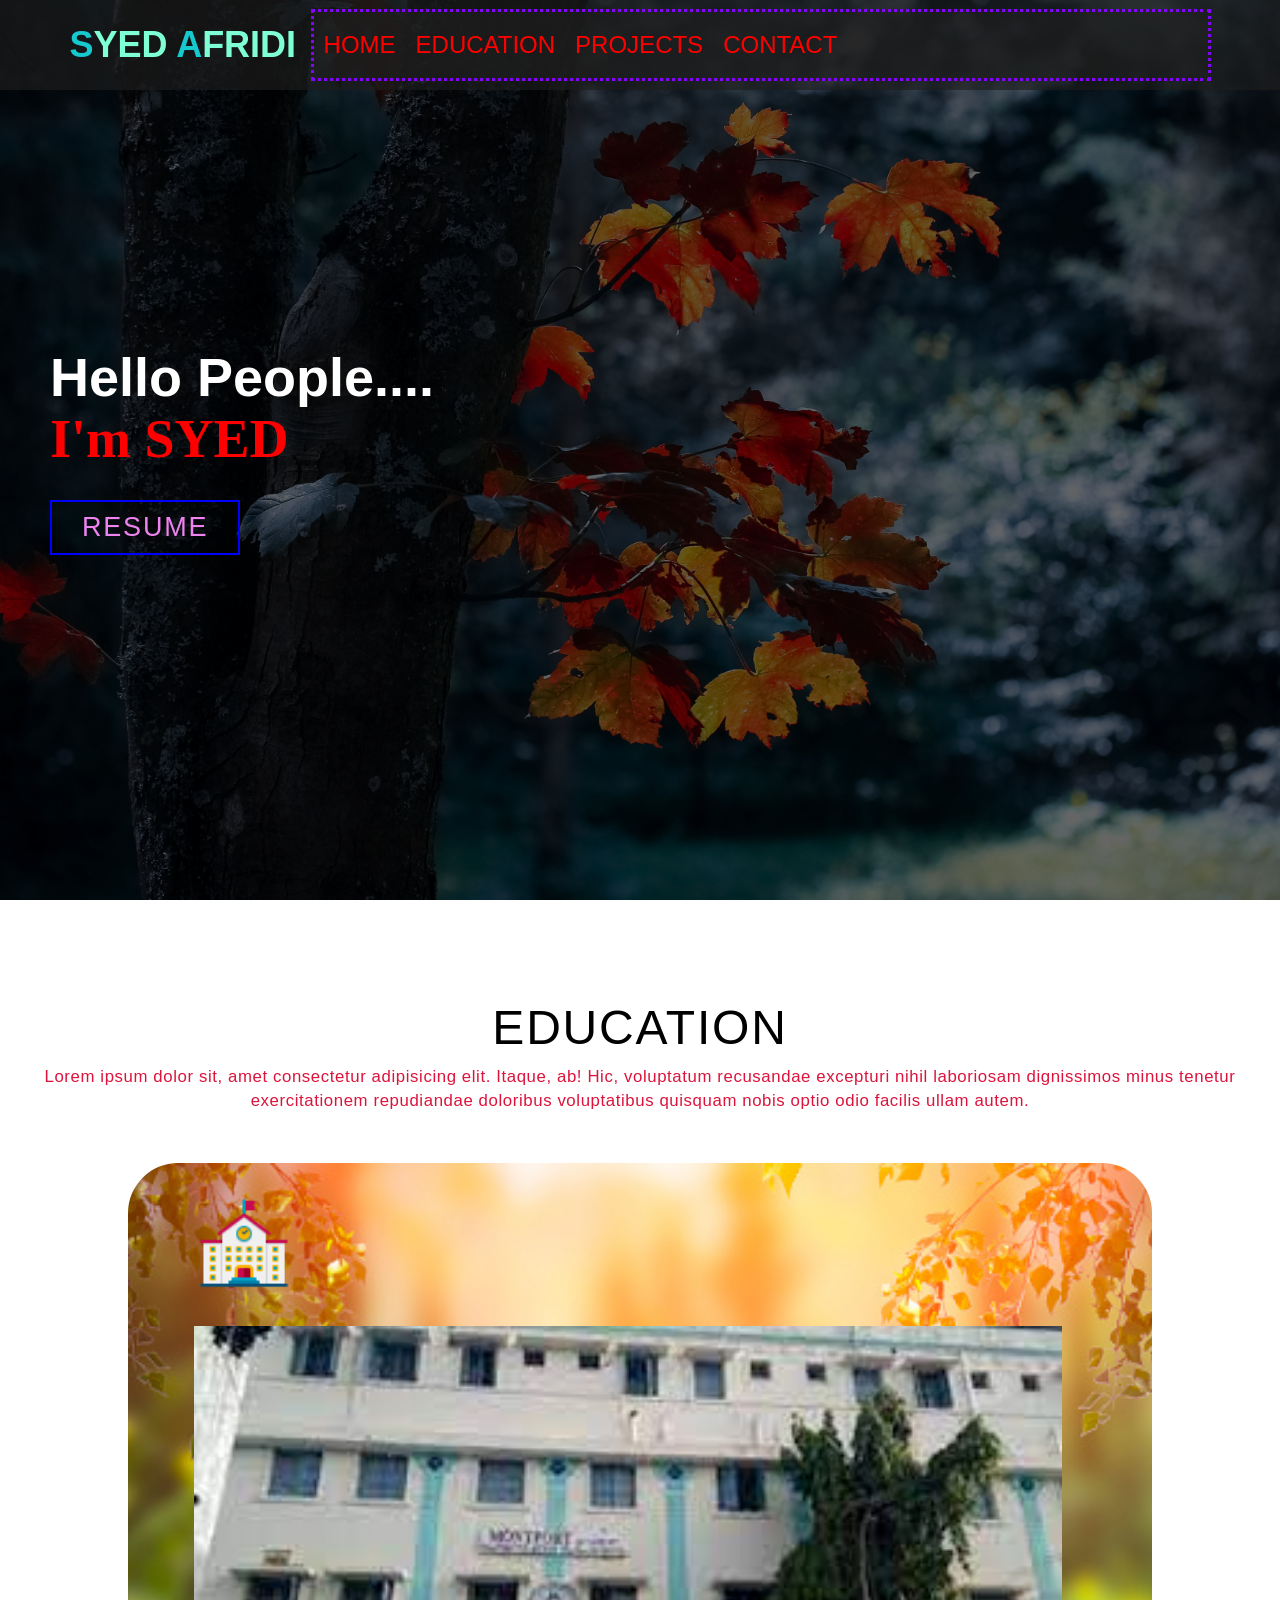
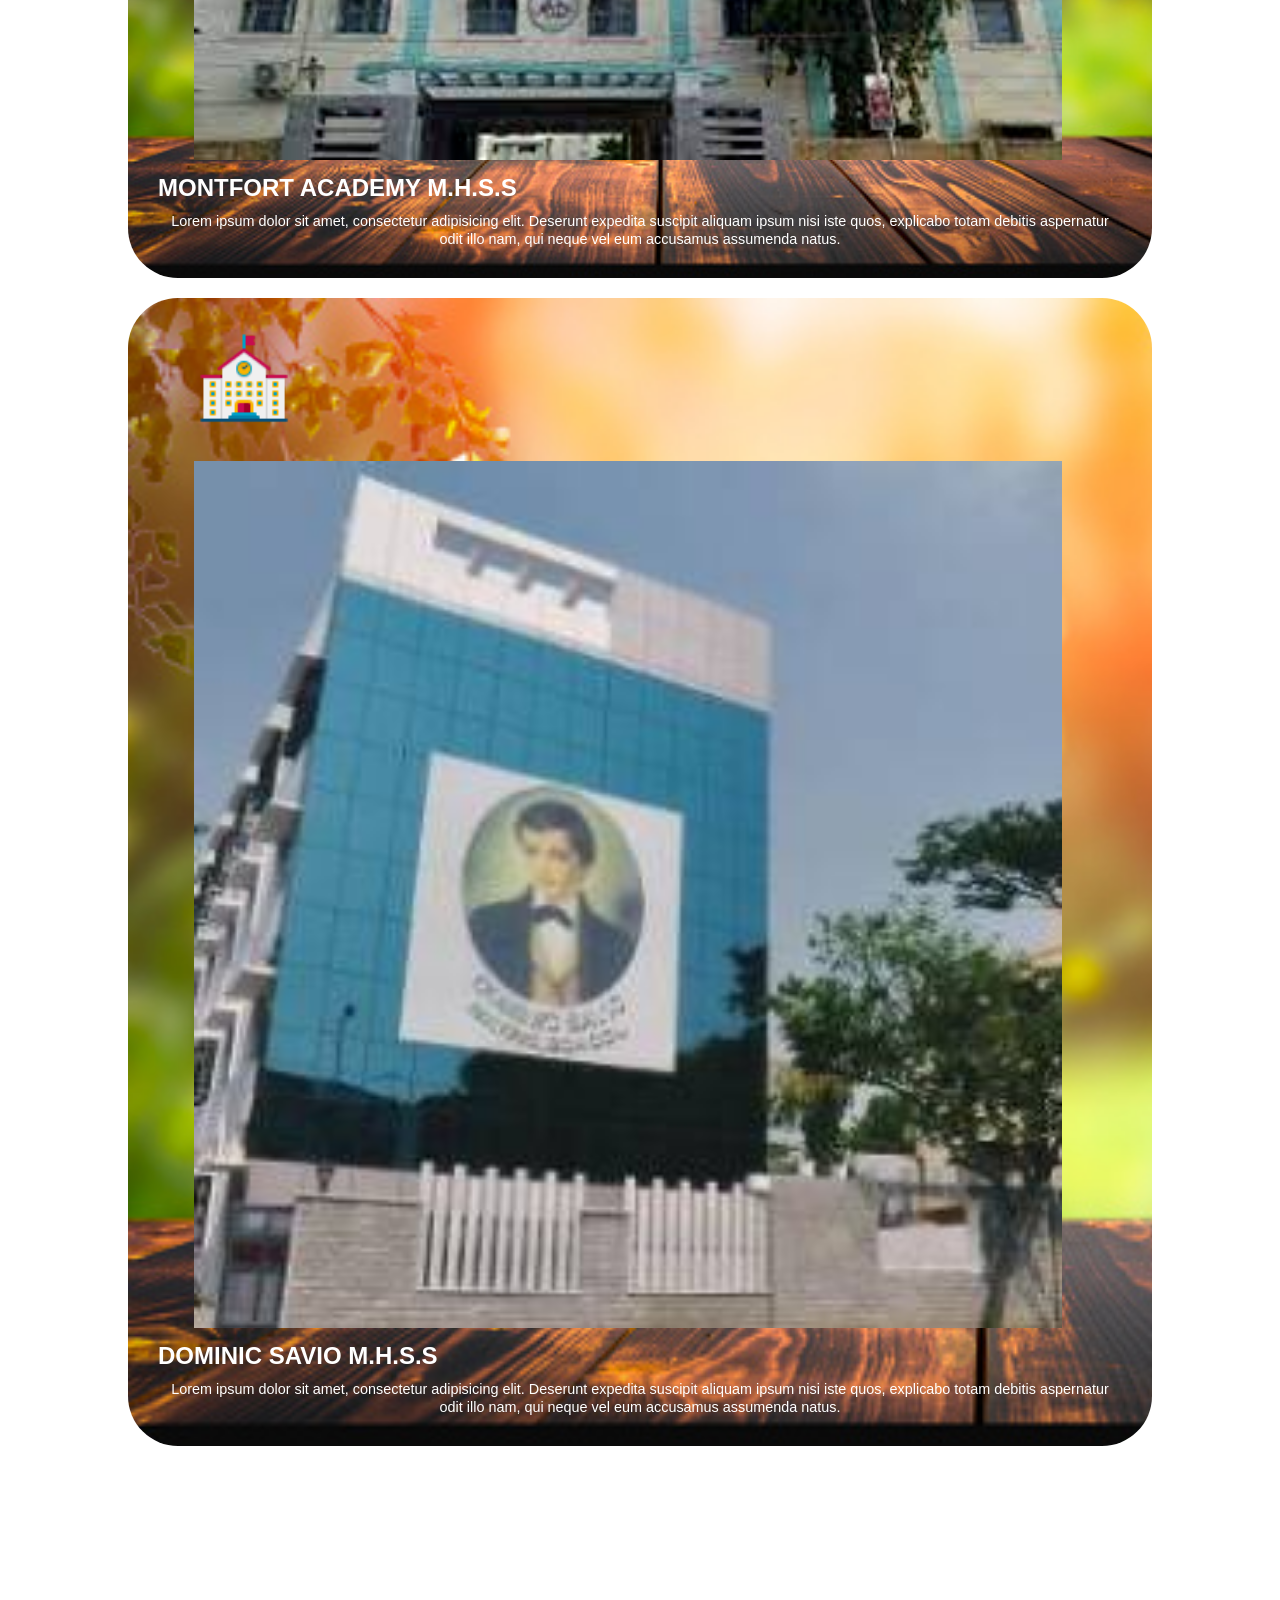
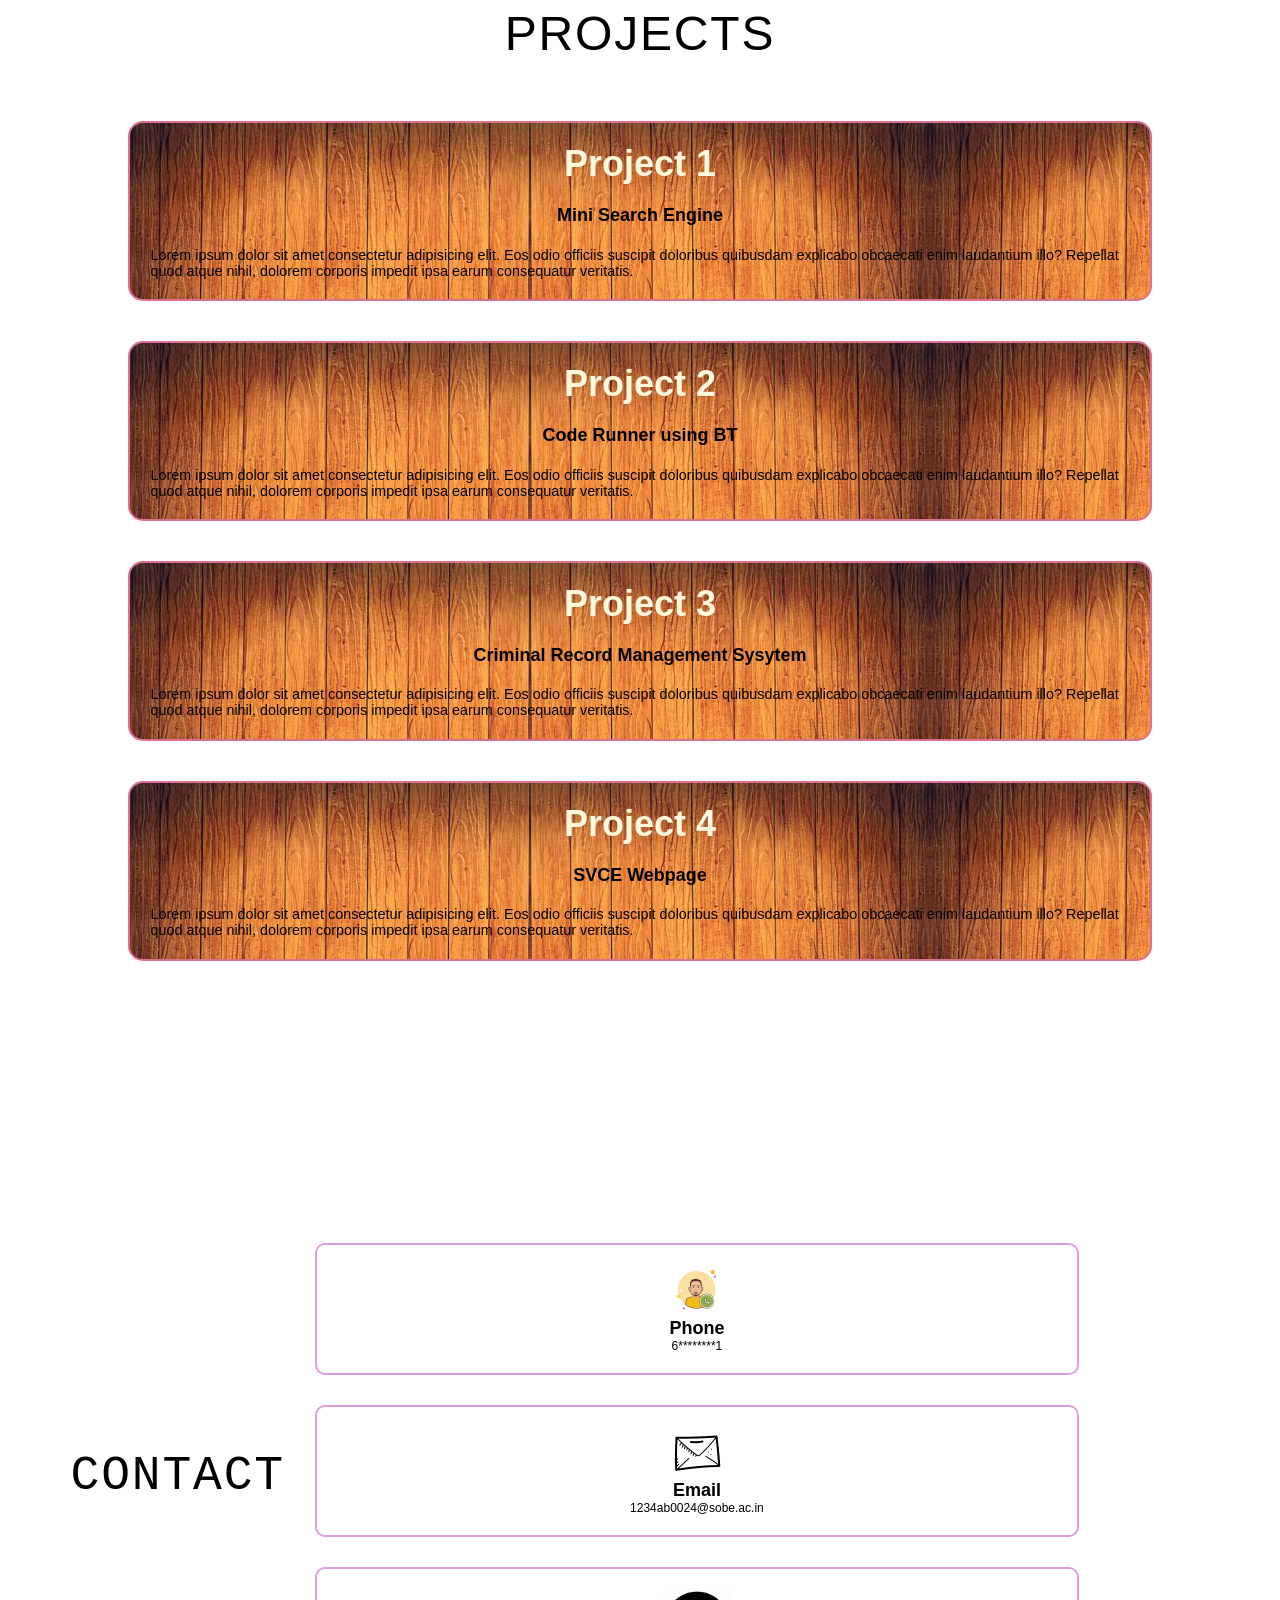
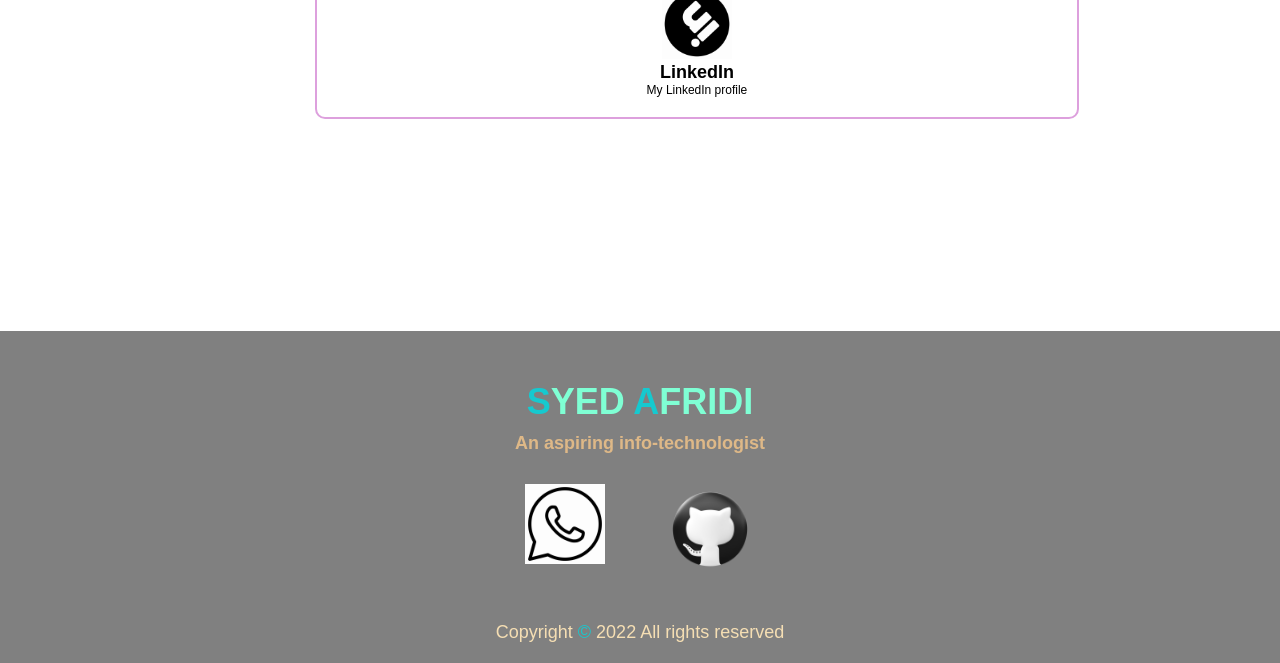
==== index.html @ 88360a67 "Add files via upload" ====
<!DOCTYPE html>
<html lang="en">

<head>
    <meta charset="UTF-8">
    <meta http-equiv="X-UA-Compatible" content="IE=edge">
    <meta name="viewport" content="width=device-width, initial-scale=1.0">
    <link rel="stylesheet" href="style.css">
    <title>Portfolio</title>
</head>

<body>
    <section id="header">
        <div class="header container">
            <div class="navbar">
                <div class="brand">
                    <h1><span>S</span>YED <span>A</span>FRIDI</h1>
                </div>
                <div class="list">
                    <ul>
                        <li><a href="#home">HOME</a></li>
                        <li><a href="#education">EDUCATION</a></li>
                        <li><a href="#project">PROJECTS</a></li>
                        <li><a href="#contact">CONTACT</a></li>
                    </ul>
                </div>
            </div>

        </div>
    </section>

    <section id="home">
        <div class="home container">
            <div>
                <h1>Hello People....<span></span></h1>
                <h1>I'm SYED<span></span></h1>
                <a href="resume1.jpg" download="RESUME"><button class="btn">Resume</button></a>
            </div>
        </div>
    </section>

    <section id="education">
        <div class="education container">
            <div class="edu_top">
                <h1 class="title">EDUCATION</h1>
                <p>Lorem ipsum dolor sit, amet consectetur adipisicing elit. Itaque, ab! Hic, voluptatum recusandae
                    excepturi nihil laboriosam dignissimos minus tenetur exercitationem repudiandae doloribus
                    voluptatibus quisquam nobis optio odio facilis ullam autem.
                </p>
            </div>
            <div class="edu_bot">
                <div class="school">
                    <div class="icon"><img src="school.png" alt="" width="100%"></div>
                    <img src="montfort.png" alt="" width="90%"><br>
                    <h2 style="color: white;">MONTFORT ACADEMY M.H.S.S</h2>
                    <p style="color: white;">Lorem ipsum dolor sit amet, consectetur adipisicing elit. Deserunt expedita
                        suscipit aliquam ipsum nisi iste quos, explicabo totam debitis aspernatur odit illo nam, qui
                        neque vel eum accusamus assumenda natus.</p>
                </div>
                <div class="school">
                    <div class="icon"><img src="school.png" alt="" width="100%"></div>
                    <img src="ds.jpg" alt="" width="90%" height="20%"> <br>
                    <h2 style="color: white;">DOMINIC SAVIO M.H.S.S</h2>
                    <p style="color: white;">Lorem ipsum dolor sit amet, consectetur adipisicing elit. Deserunt expedita
                        suscipit aliquam ipsum nisi iste quos, explicabo totam debitis aspernatur odit illo nam, qui
                        neque vel eum accusamus assumenda natus.</p>
                </div>
            </div>
        </div>
    </section>

    <section id="project">
        <div class="pro container">
            <div class="head">
                <h1 class="title">PROJECTS</h1>
            </div>
            <div class="list">
                <div class="each">
                    <div class="info">
                        <h1>Project 1</h1>
                        <h2>Mini Search Engine</h2>
                        <p>Lorem ipsum dolor sit amet consectetur adipisicing elit. Eos odio officiis suscipit doloribus
                            quibusdam explicabo obcaecati enim laudantium illo? Repellat quod atque nihil, dolorem
                            corporis impedit ipsa earum consequatur veritatis.</p>
                    </div>
                    <div class="info">
                        <h1>Project 2</h1>
                        <h2>Code Runner using BT</h2>
                        <p>Lorem ipsum dolor sit amet consectetur adipisicing elit. Eos odio officiis suscipit doloribus
                            quibusdam explicabo obcaecati enim laudantium illo? Repellat quod atque nihil, dolorem
                            corporis impedit ipsa earum consequatur veritatis.</p>
                    </div>
                    <div class="info">
                        <h1>Project 3</h1>
                        <h2>Criminal Record Management Sysytem</h2>
                        <p>Lorem ipsum dolor sit amet consectetur adipisicing elit. Eos odio officiis suscipit doloribus
                            quibusdam explicabo obcaecati enim laudantium illo? Repellat quod atque nihil, dolorem
                            corporis impedit ipsa earum consequatur veritatis.</p>
                    </div>
                    <div class="info">
                        <h1>Project 4</h1>
                        <h2>SVCE Webpage</h2>
                        <p>Lorem ipsum dolor sit amet consectetur adipisicing elit. Eos odio officiis suscipit doloribus
                            quibusdam explicabo obcaecati enim laudantium illo? Repellat quod atque nihil, dolorem
                            corporis impedit ipsa earum consequatur veritatis.</p>
                    </div>
                </div>
            </div>
        </div>
    </section>


    <section id="contact">
        <div class="contact container">
            <div class="head">
                <h1 class="title">
                    <pre> CONTACT</pre>
                </h1>
            </div>
            <div class="items">
                <div class="each">
                    <div class="icon">
                        <img src="call.png" alt="">
                    </div>
                    <div class="info">
                        <h2>Phone</h1>
                            <p>6********1</p>
                    </div>
                </div>
                <div class="each">
                    <div class="icon">
                        <img src="mail.png" alt="">
                    </div>
                    <div class="info">
                        <h2>Email</h1>
                            <p>1234ab0024@sobe.ac.in</p>
                    </div>
                </div>
                <div class="each">
                    <div class="icon">
                        <img src="linkedin.gif" alt="" width="70px">
                    </div>
                    <div class="info">
                        <h2>LinkedIn</h1>
                            <p>My LinkedIn profile</p>
                    </div>
                </div>
            </div>
        </div>
    </section>

    <section id="footer">
        <div class="footer container">
            <div class="brand">
                <h1><span>S</span>YED <span>A</span>FRIDI</h1>
            </div>
            <h2>An aspiring info-technologist</h2>
            <div class="media">
                <div class="items">
                    <a href="#"><img src="whatsapp.gif" alt="" width="80px"></a>
                </div>
                <div class="items">
                    <a href="#"><img src="insta.gif" alt="" width="80px"></a>
                </div>
                <div class="items">
                    <a href="#"><img src="git.png" alt="" width="90px"></a>
                </div>
            </div>
            <p style="color: wheat;">Copyright <span style="color: rgb(22, 201, 207);;">&#169</span> 2022 All rights
                reserved</p>
        </div>
    </section>
</body>

</html>
---- style.css ----
* {
    padding: 0;
    margin: 0;
    box-sizing: border-box;
}

html {
    font-size: 12px;
    font-family: Verdana, Geneva, Tahoma, sans-serif;
}

.container {
    min-height: 100vh;
    width: 100%;
    display: flex;
    align-items: center;
    justify-content: center;
}

.brand h1 {
    font-size: 3rem;
    color: aquamarine;
}

.brand h1 span {
    color: rgb(22, 201, 207);
}

/*HEADER*/
#header {
    position: relative;
    z-index: 1000;
    left: 0;
    top: 0;
    width: 60vh;
    height: auto;
    margin-top: 0;
}

#header .header {
    min-height: 10vh;
    background-color: rgba(31, 30, 30, 0.64);
    position: fixed;
}

#header .navbar {
    display: flex;
    align-items: center;
    justify-content: space-evenly;
    width: 100%;
    height: 0%;
    max-width: 1200px;
    padding: 0 15px;
    padding-top: 0%;
}

#header .list ul {
    list-style: none;
    padding-left: -5%;
    width: 100vh;
    height: 8vh;
    border: 3px dotted rgb(131, 4, 250);
    background-color: rgba(31, 30, 30, 0.64);
    display: flex;
    justify-items: center;
    align-items: center;
}

#header .list li {
    padding: 10px;
}

#header .list a {
    font-size: 2rem;
    font-weight: 400;
    text-decoration: none;
    color: red;
}

#header .list a:hover {
    color: greenyellow;
    font-size: xx-large;
}

/*HOME*/
#home {
    background-image: url(bg_img.jpg);
    background-size: cover;
    background-position: top center;
    position: relative;
    z-index: 1;
}

#home::after {
    content: '';
    position: absolute;
    left: 0;
    top: 0;
    height: 100%;
    width: 100%;
    background-color: black;
    opacity: .6;
    z-index: -1;
}

#home .home {
    max-width: 1300px;
    margin: 0 auto;
    padding: 0 50px;
    justify-content: flex-start;
}

#home h1 {
    display: block;
    width: fit-content;
    font-size: 4.5rem;
    position: relative;
    color: transparent;
    animation: txt_revl 2.5s ease forwards;
    animation-delay: 1s;
}

#home h1:nth-child(1) {
    animation-delay: 2.5s;
}

#home h1:nth-child(2) {
    animation: txt_revl_syed 2s ease forwards;
    animation-delay: 3.5s;
}

#home h1 span {
    position: absolute;
    top: 0;
    left: 0;
    width: 0;
    height: 100%;
    background-color: rgb(189, 224, 255);
    animation: txt_revl_box 2s ease;
    animation-delay: 1s;
}

#home h1:nth-child(1) span {
    animation-delay: 2s;
}

#home h1:nth-child(2) span {
    animation-delay: 3s;
}

/*PORTFOLIO BUTTON*/
.btn {
    display: inline-block;
    padding: 10px 30px;
    color: violet;
    background-color: transparent;
    border: 2px solid blue;
    font-size: 2.25rem;
    text-transform: uppercase;
    letter-spacing: .15rem;
    margin-top: 30px;
    transition: .5s ease-in-out;
    transition-property: baground-color, color;
    cursor: grab;
}

.btn:hover {
    cursor: grabbing;
    color: crimson;
    background-color: blanchedalmond;
}

/*EDUCATION*/

#education .education {
    flex-direction: column;
    text-align: center;
    max-width: 1300px;
    margin: 0 auto;
    padding: 100px 0;
}

.title {
    font-size: 4rem;
    font-weight: 300;
    margin-bottom: 10px;
    letter-spacing: .15rem;
}

#education .edu_top p {
    font-size: 1.4rem;
    margin-top: 5px;
    letter-spacing: .05rem;
    line-height: 2rem;
    color: crimson;
}

#education .edu_bot {
    margin-top: 40px;
    display: flex;
    align-items: center;
    justify-content: center;
    flex-wrap: wrap;
}

#education .edu_bot .school h2 {
    color: black;
    font-size: 2rem;
    margin-bottom: 10px;
}

#education .edu_bot .school p {
    color: rgb(65, 18, 18);
    font-size: 1.2rem;
    line-height: 1.5rem;
}

#education .edu_bot .icon {
    margin-bottom: 30px;
}

#education .edu_bot .school img {
    flex-basis: 50%;
    margin-left: 3rem;
    /* height: 300px; */
    overflow: hidden;
}

#education .school {
    display: flex;
    flex-basis: 80%;
    flex-direction: column;
    align-items: flex-start;
    padding: 30px;
    border-radius: 50px;
    margin: 10px 5%;
    background-image: url(bgg_img.jpg);
    background-size: cover;
    position: relative;
}


/*PROJECT*/


#project .pro {
    flex-direction: column;
    max-width: 1300px;
    margin: 0 auto;
    padding: 50px 0;
}

#project .head h1 {
    margin-bottom: 40px;
}

#project .each {
    display: flex;
    align-items: center;
    justify-content: center;
    flex-direction: column;
}

#project .info {
    display: flex;
    align-items: center;
    justify-content: center;
    flex-direction: column;
    width: 80%;
    margin: 20px;
    border-radius: 15px;
    border: 2px solid palevioletred;
    background-image: url(bg3.png);
}



#project .info h1 {
    padding: 20px;
    flex-basis: 50%;
    height: 100%;
    display: flex;
    align-items: flex-start;
    flex-direction: column;
    color: cornsilk;
    font-size: 3rem;
}

#project .info p {
    padding: 2%;
    font-size: 1.2rem;
    font-weight: 400;
}

/*CONTACT*/
#contact .contact {
    flex-direction: row;
    min-width: 300px;
    max-width: 1200px;
    margin: 0 auto;
    padding: 50px, 0;
}

#contact .items {
    width: 100%;
}

#contact .each {
    display: flex;
    flex-direction: column;
    width: 80%;
    padding: 20px;
    text-align: center;
    border-radius: 10px;
    margin: 30px;
    justify-content: center;
    align-items: center;
    border: 2px double plum;
}

/*FOOTER*/
#footer {
    background-color: gray;
}

#footer .footer {
    min-height: 250px;
    flex-direction: column;
    padding-top: 50px;
    padding-bottom: 20px;
}

#footer h2 {
    color: burlywood;
    font-size: 1.5rem;
    padding: 10px;
    padding-bottom: 15px;
    font-weight: bolder;
}

#footer .media {
    display: flex;
    flex-direction: row;
    margin-bottom: 30px;
}

#footer .media .items {
    padding: 15px;
}

#footer .media .items img {
    filter: grayscale(1.5);
}

#footer .media .items :hover img {
    filter: grayscale(0);
}

#footer p {
    font-size: 1.5rem;
}

/*ANIMATIONS*/
@keyframes txt_revl_box {
    50% {
        width: 100%;
        left: 0;
    }

    100% {
        width: 0;
        left: 100%;
    }
}

@keyframes txt_revl {
    100% {
        color: white;
    }
}

@keyframes txt_revl_syed {
    100% {
        color: red;
        font-family: Georgia, 'Times New Roman', Times, serif;
        font-weight: bolder;
    }
}
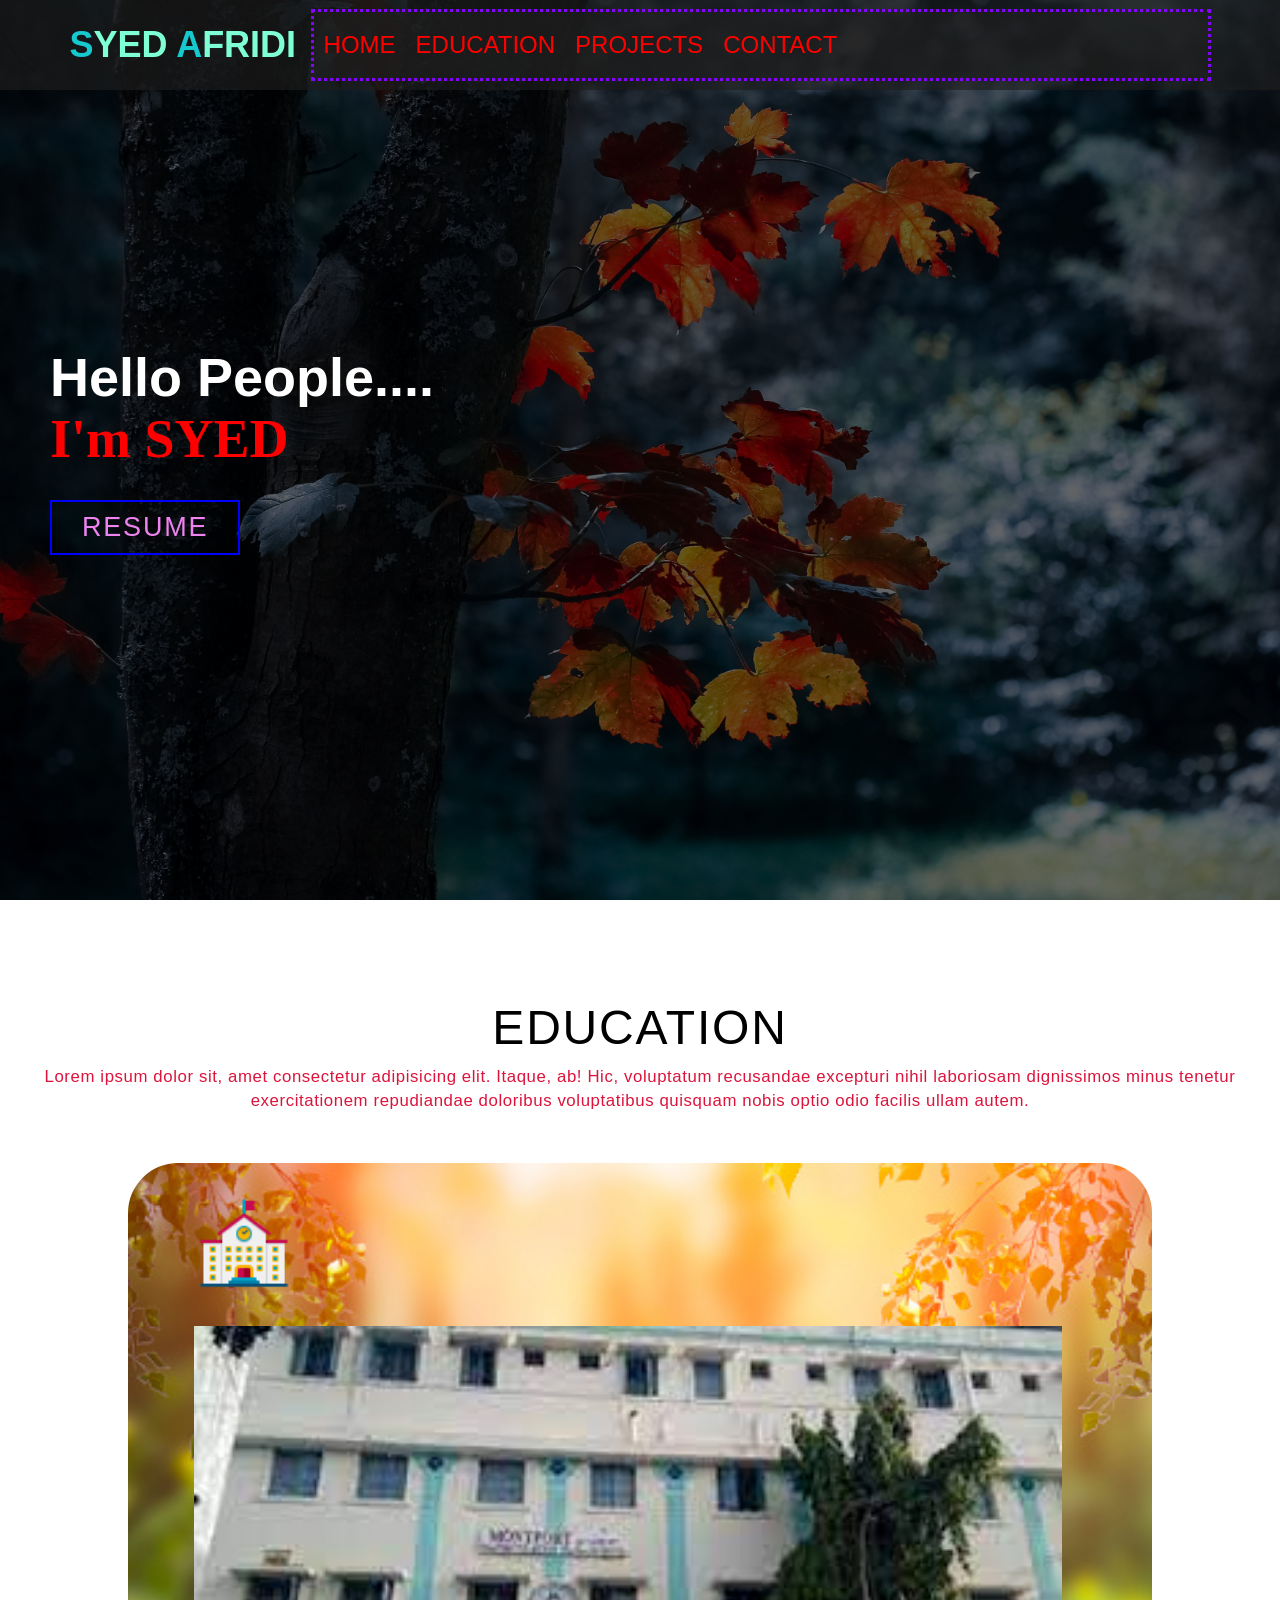
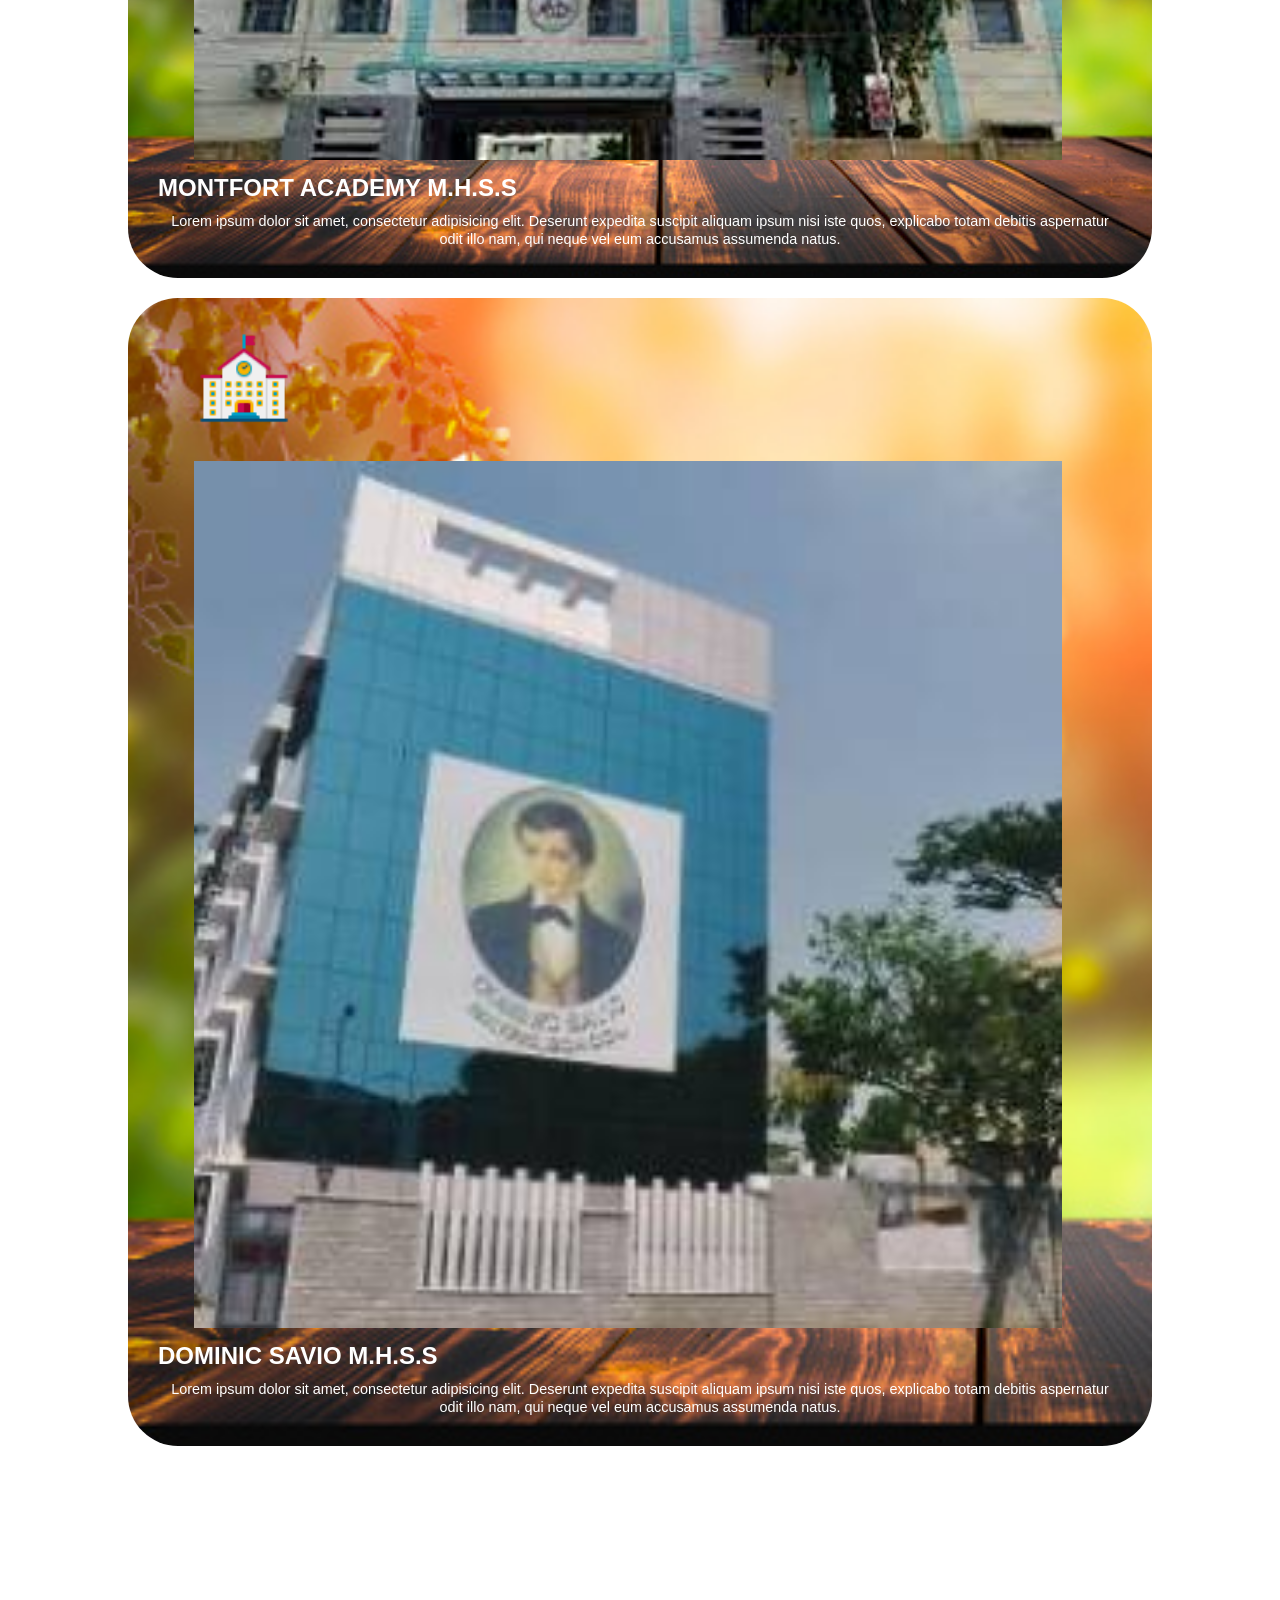
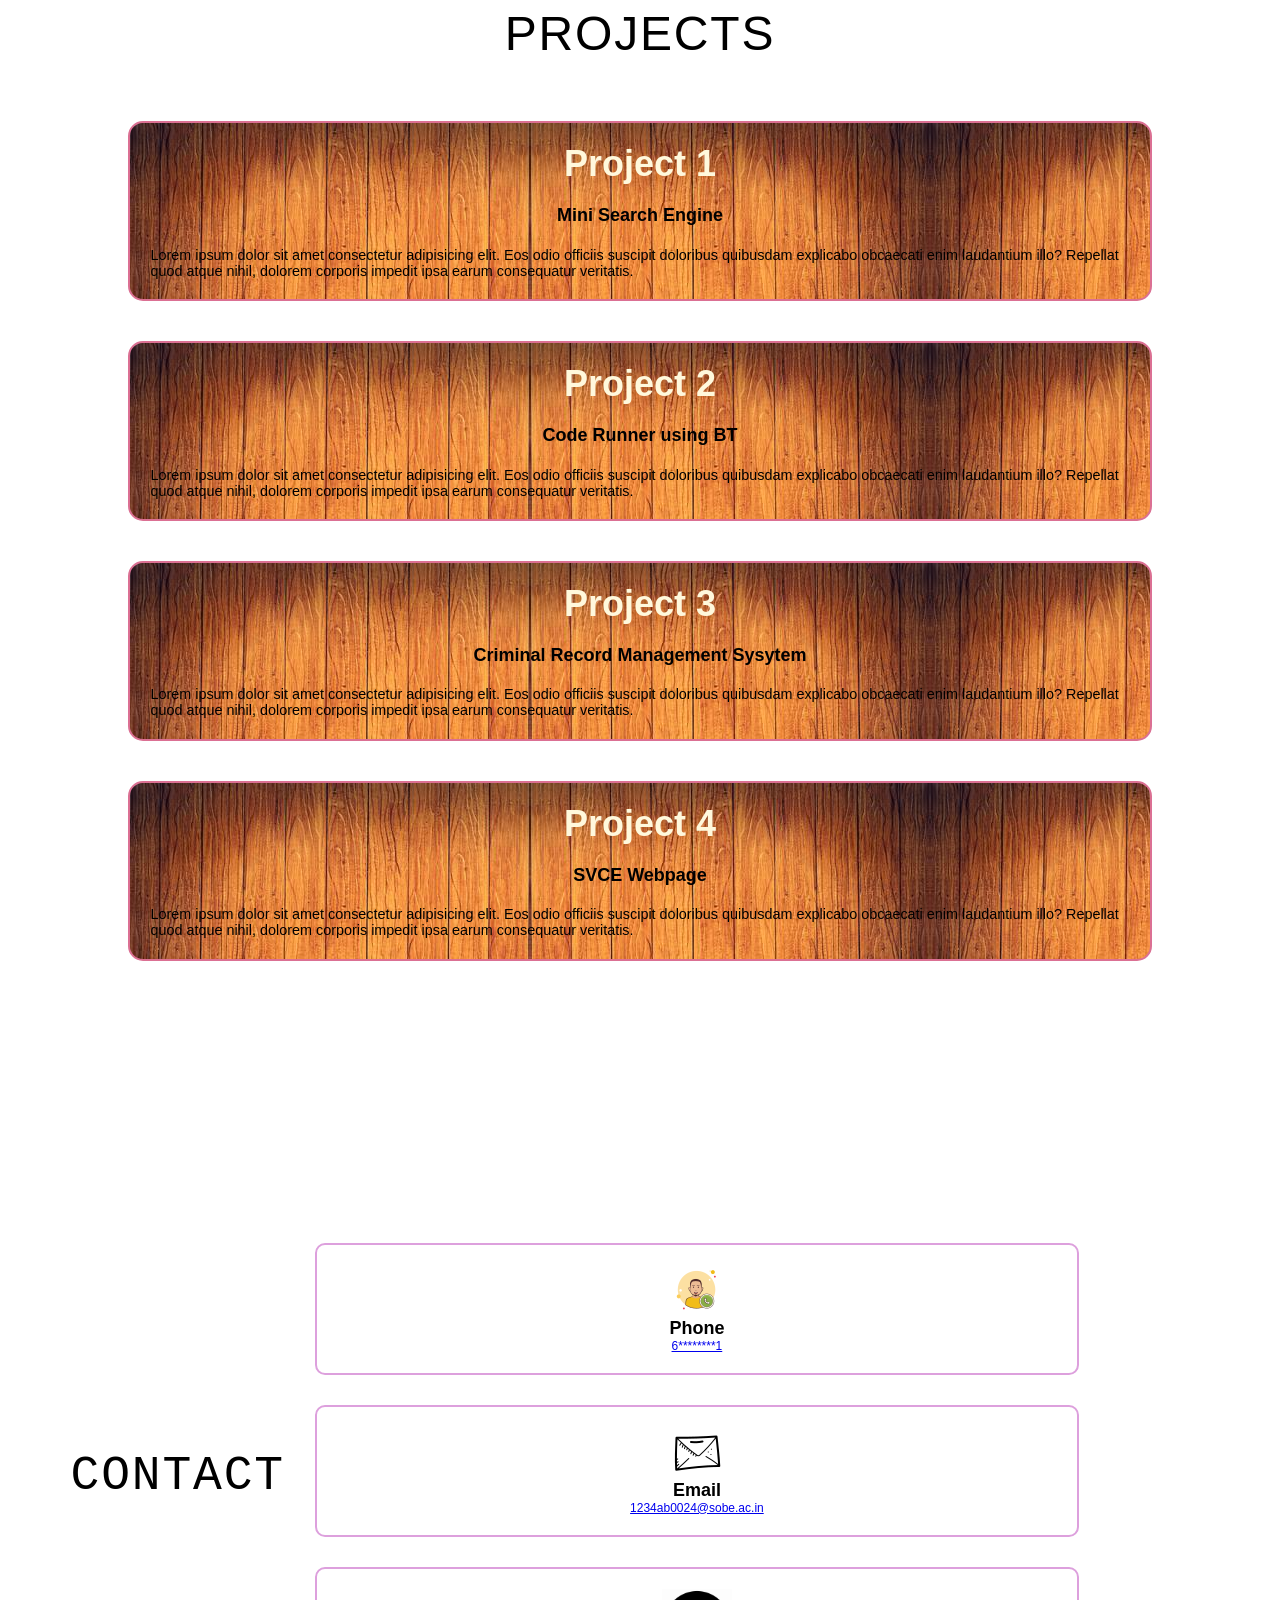
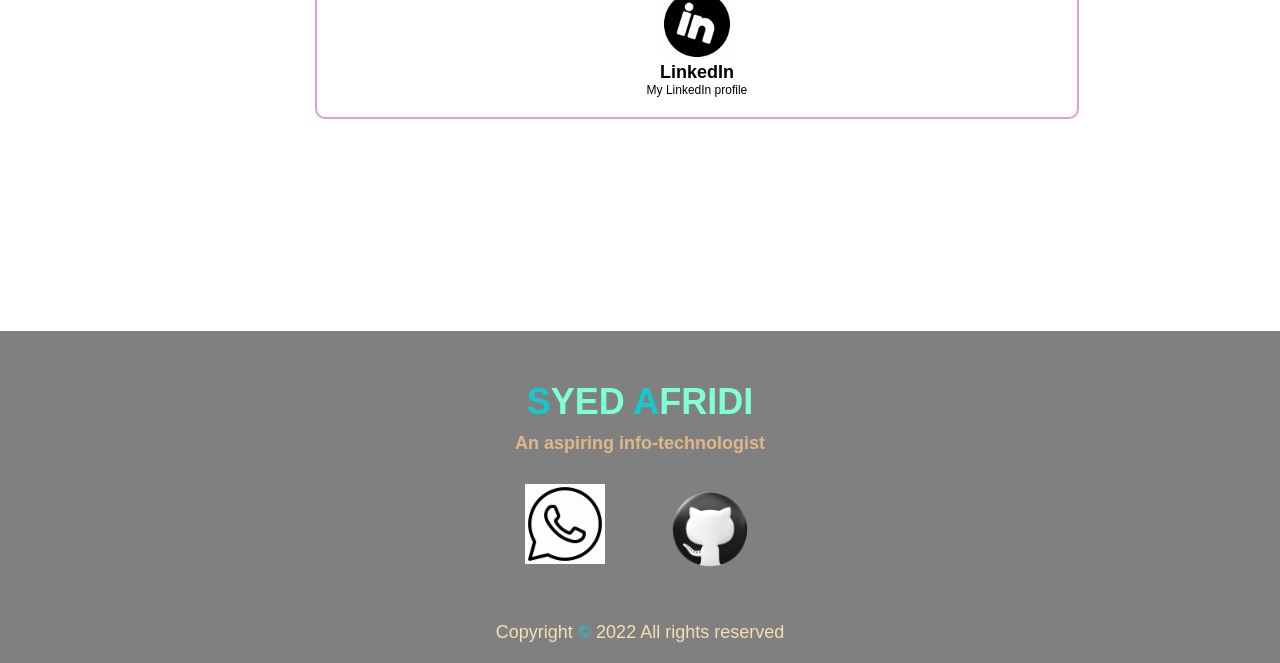
==== commit c180dd20: "Updated index.html" ====
--- a/index.html
+++ b/index.html
@@ -34,7 +34,7 @@
             <div>
                 <h1>Hello People....<span></span></h1>
                 <h1>I'm SYED<span></span></h1>
-                <a href="resume1.jpg" download="RESUME"><button class="btn">Resume</button></a>
+                <a href="Resume.pdf" download="My_Resume.pdf"><button class="btn">Resume</button></a>
             </div>
         </div>
     </section>
@@ -124,7 +124,9 @@
                     </div>
                     <div class="info">
                         <h2>Phone</h1>
+                        <a href="tel:6369891971">
                             <p>6********1</p>
+                        </a>
                     </div>
                 </div>
                 <div class="each">
@@ -133,7 +135,9 @@
                     </div>
                     <div class="info">
                         <h2>Email</h1>
+                        <a href="mailto:1234ab0024@sobe.ac.in">
                             <p>1234ab0024@sobe.ac.in</p>
+                        </a>
                     </div>
                 </div>
                 <div class="each">
@@ -172,4 +176,4 @@
     </section>
 </body>
 
-</html>+</html>
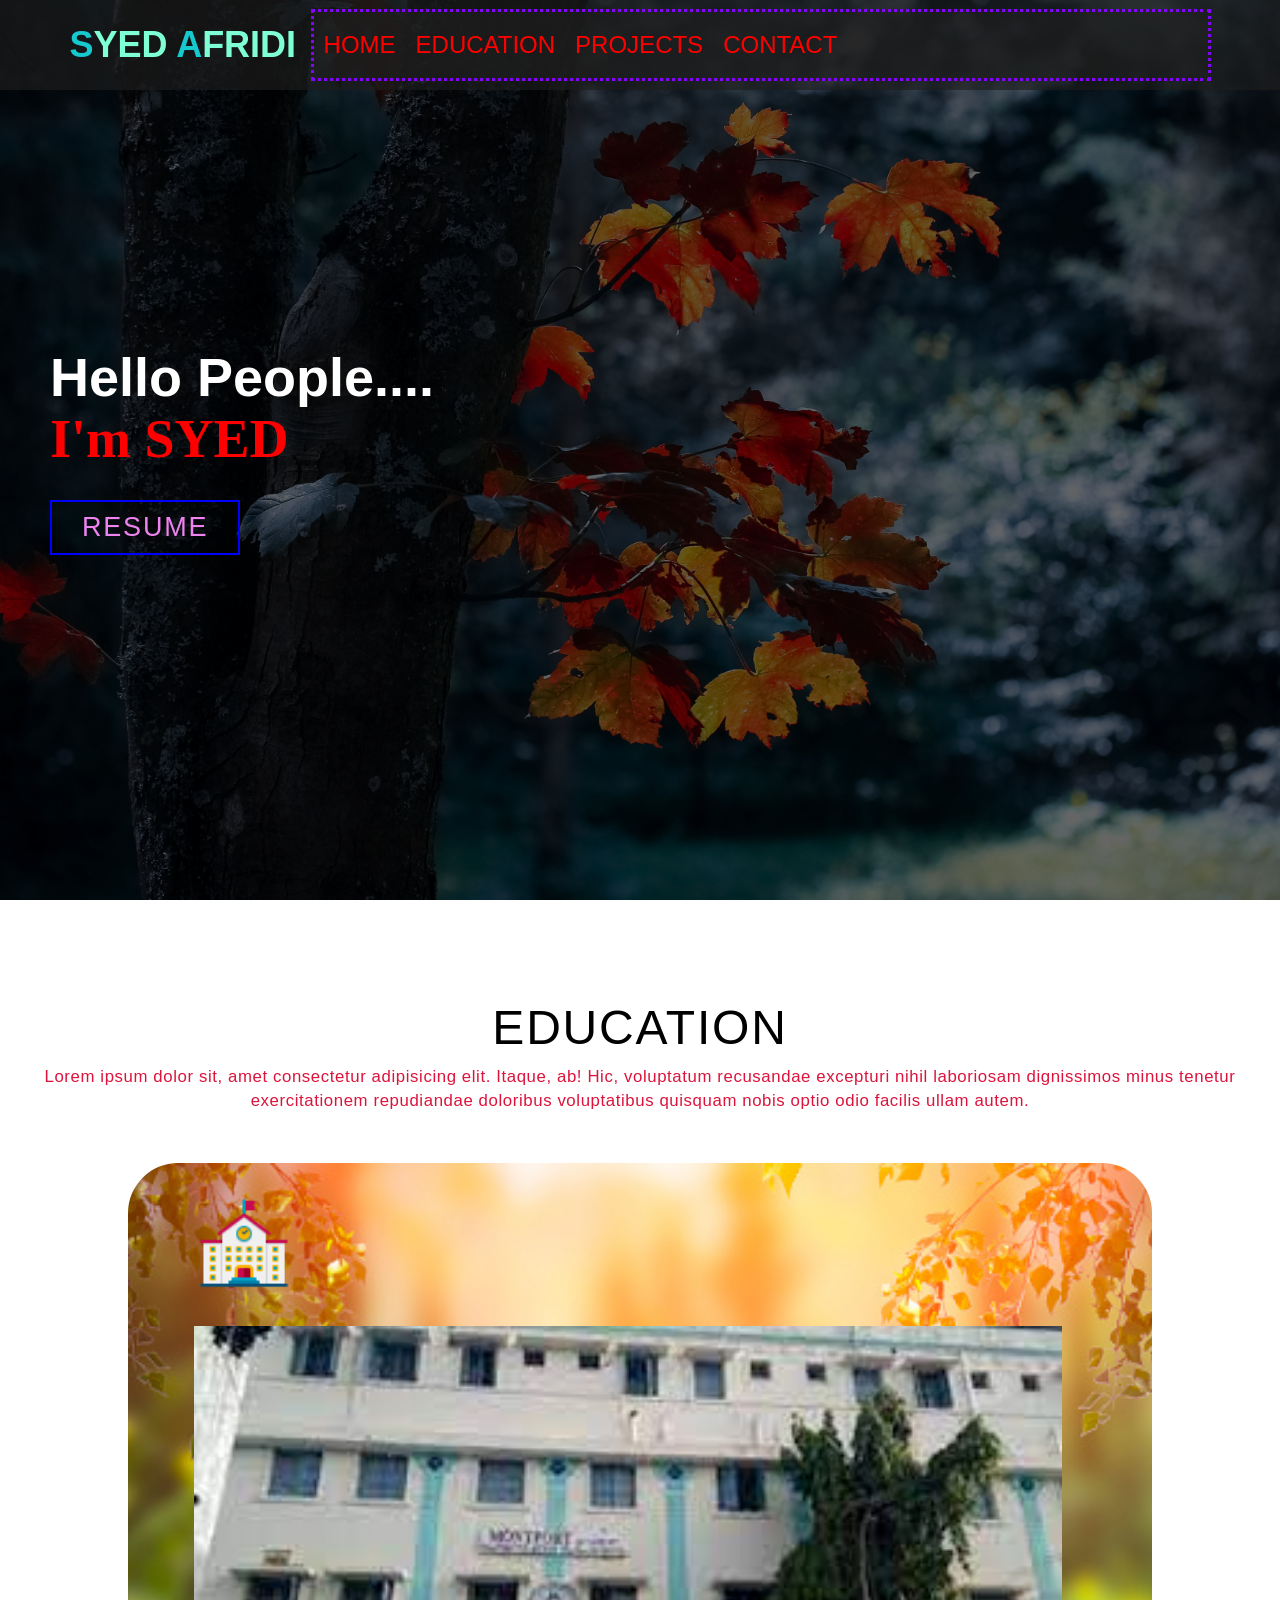
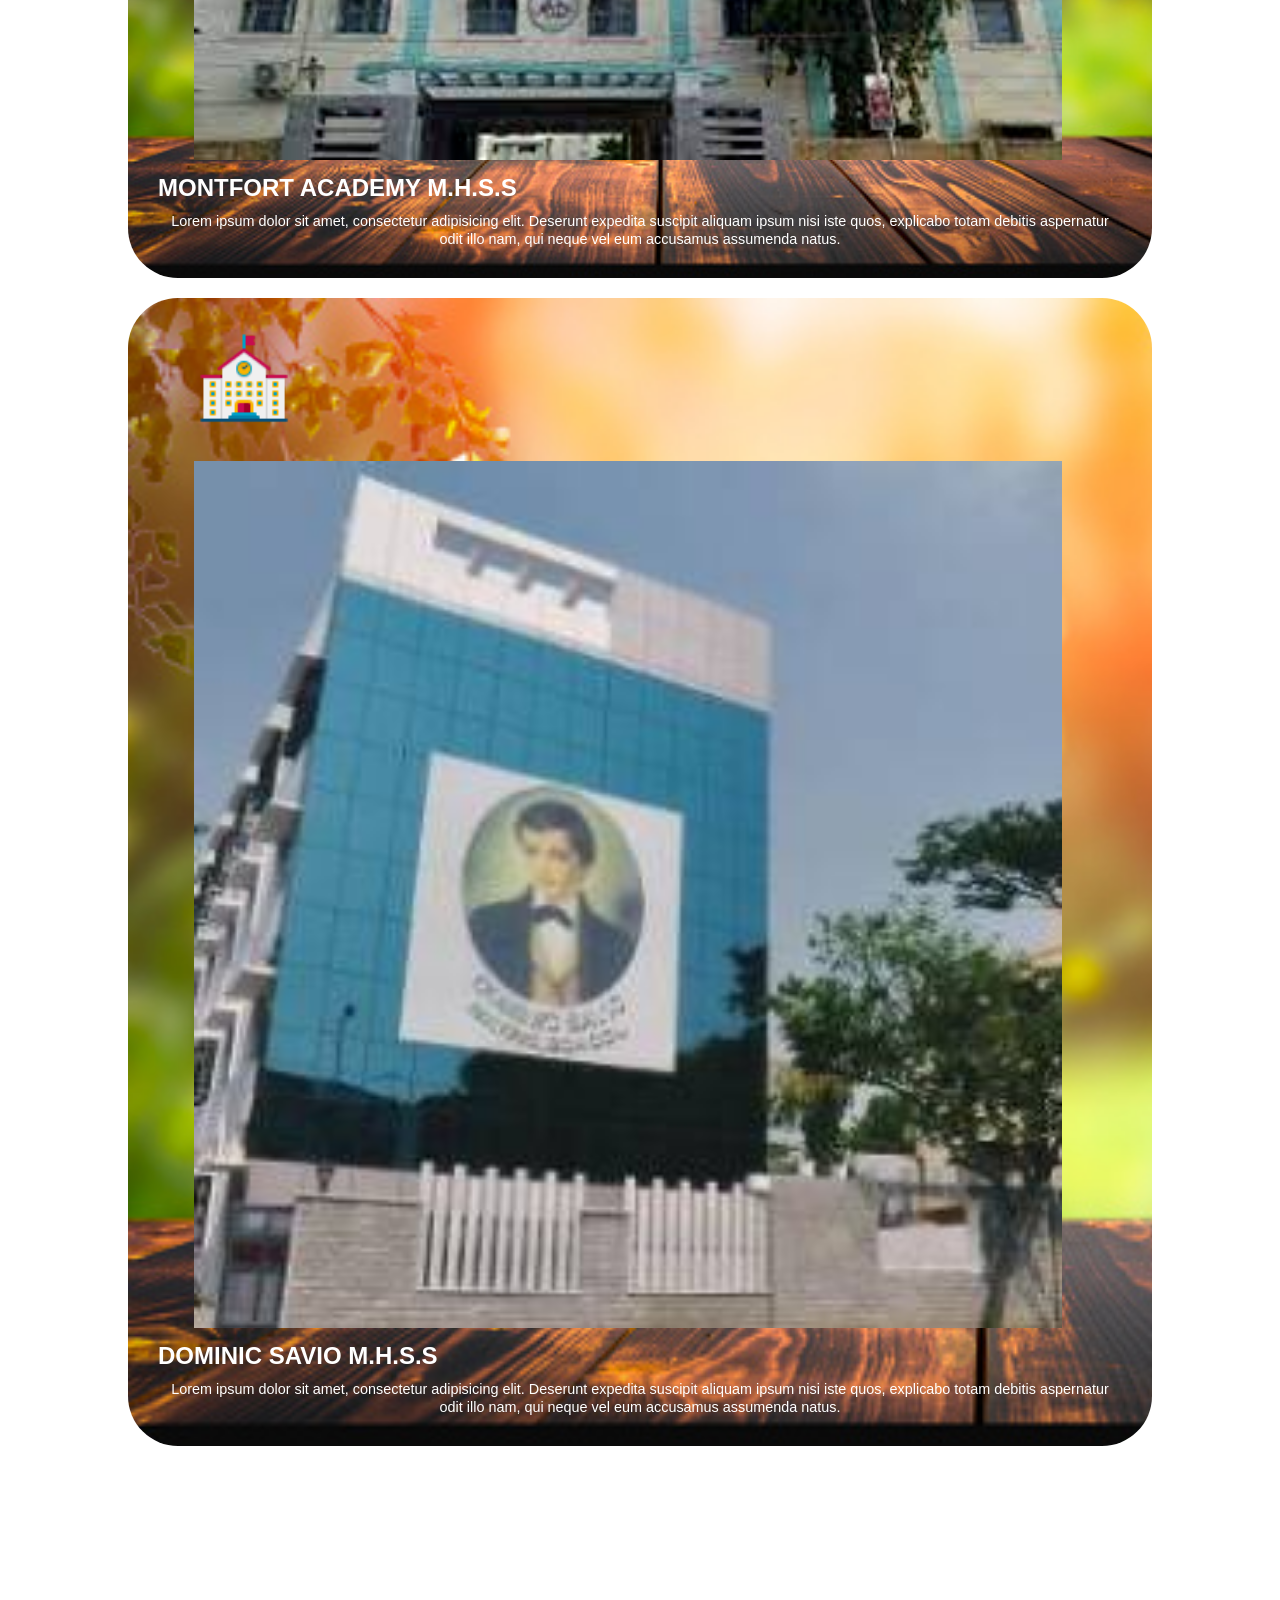
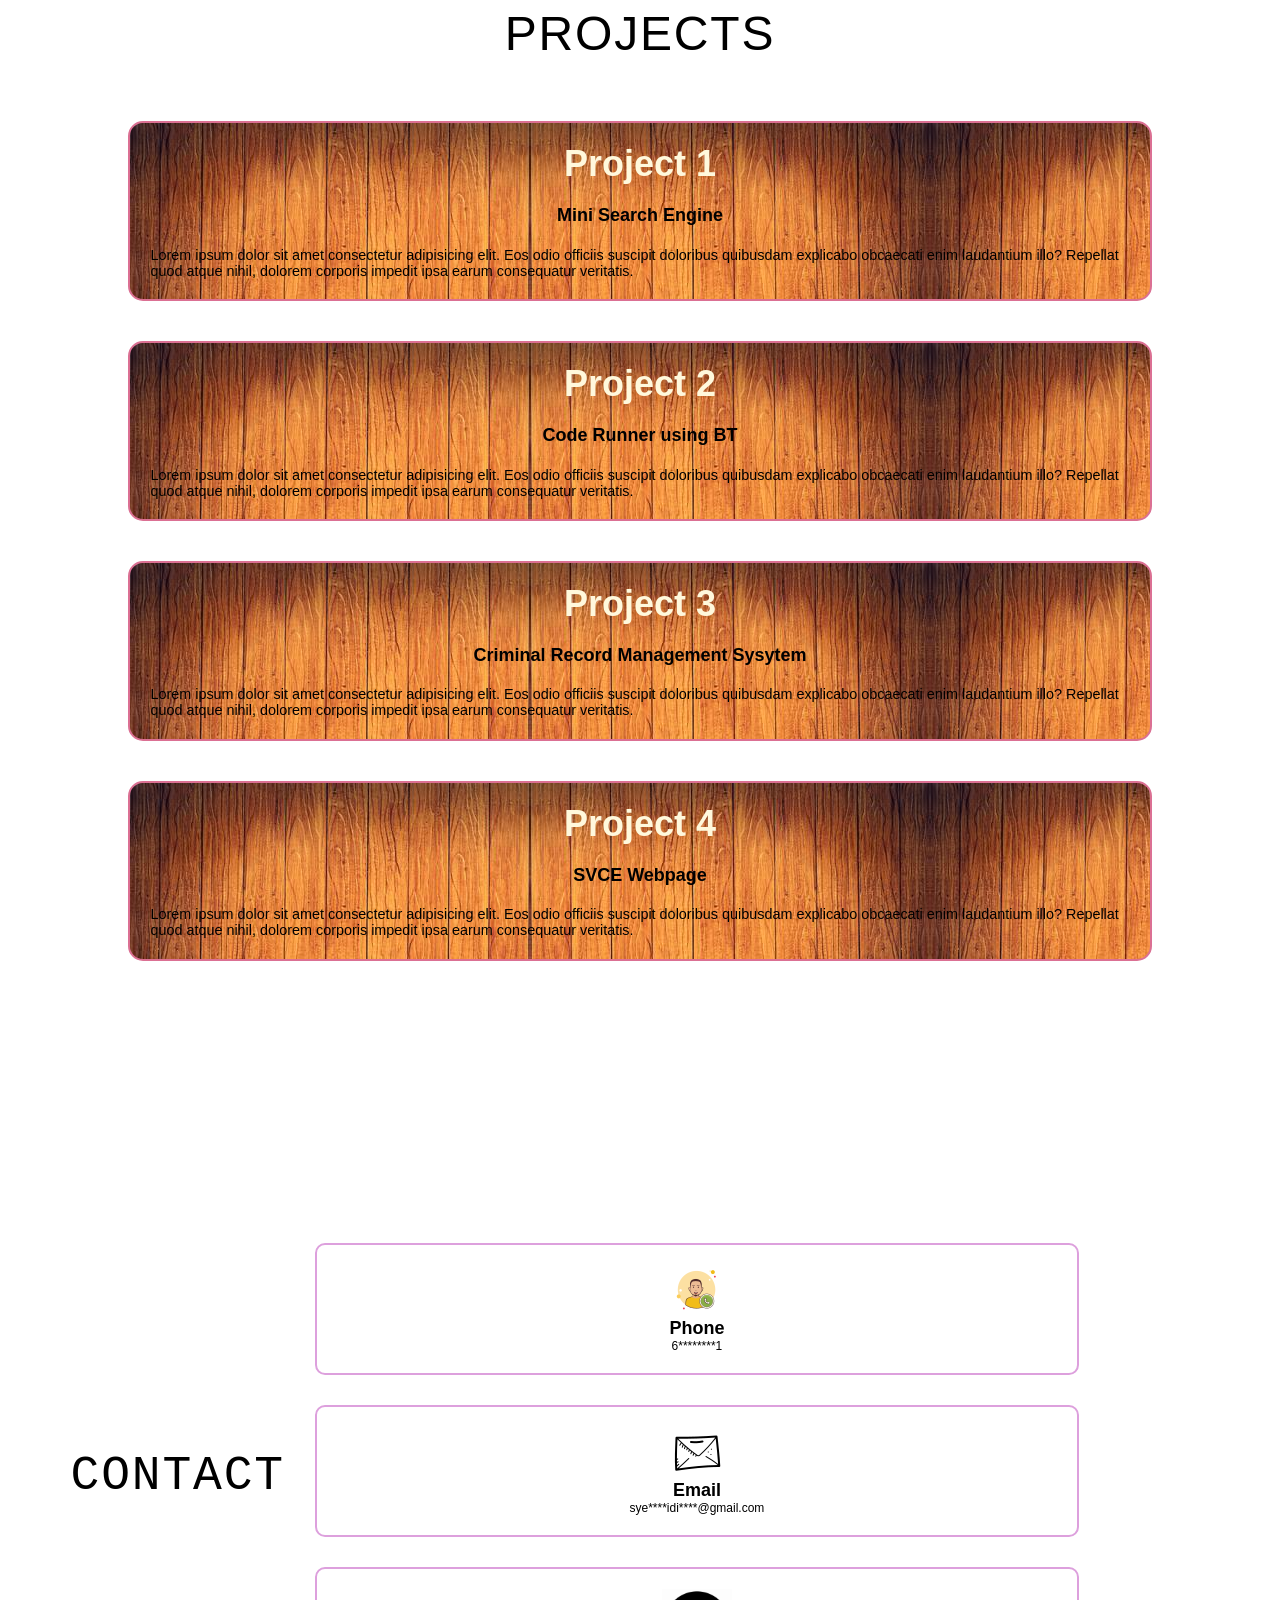
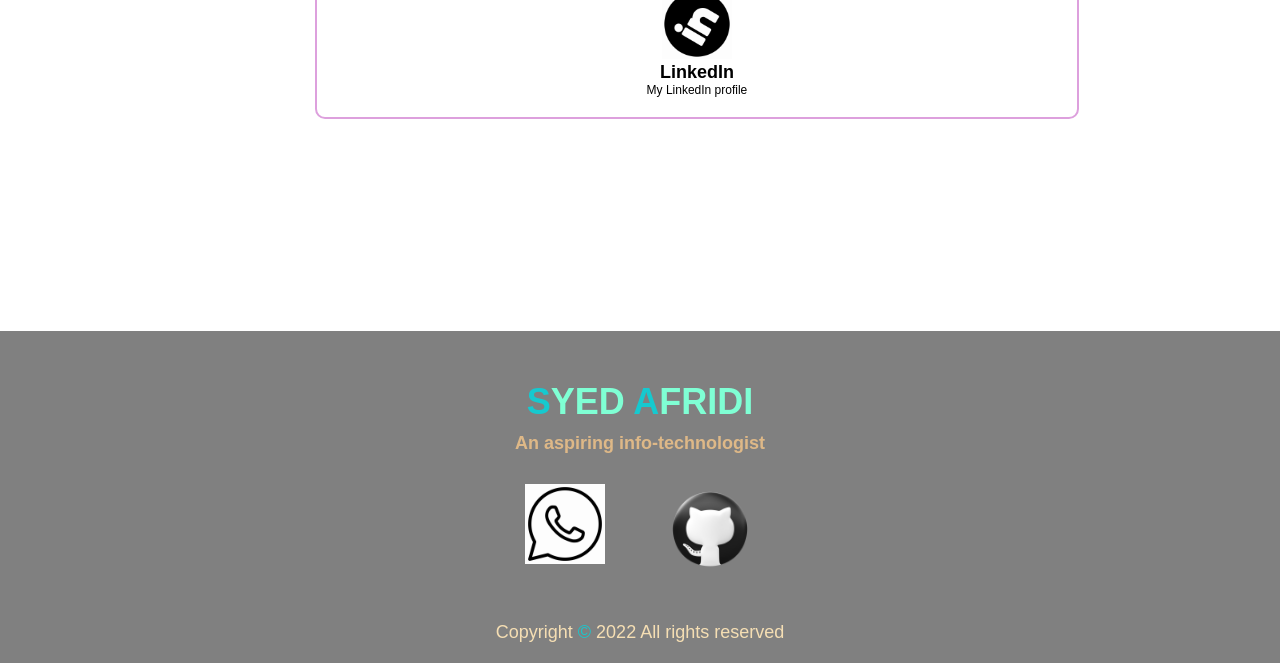
==== commit 31a6ec80: "Updated email" ====
--- a/index.html
+++ b/index.html
@@ -135,8 +135,8 @@
                     </div>
                     <div class="info">
                         <h2>Email</h1>
-                        <a href="mailto:1234ab0024@sobe.ac.in">
-                            <p>1234ab0024@sobe.ac.in</p>
+                        <a href="mailto:syedafridi0024@gmail.com">
+                            <p>sye****idi****@gmail.com</p>
                         </a>
                     </div>
                 </div>
--- a/style.css
+++ b/style.css
@@ -274,7 +274,6 @@
 }
 
 
-
 #project .info h1 {
     padding: 20px;
     flex-basis: 50%;
@@ -318,6 +317,16 @@
     border: 2px double plum;
 }
 
+#contact .info a {
+    color: black;
+    text-decoration: none;
+}
+
+#contact .info a:hover {
+    color: black; 
+}
+
+
 /*FOOTER*/
 #footer {
     background-color: gray;
@@ -385,4 +394,4 @@
         font-family: Georgia, 'Times New Roman', Times, serif;
         font-weight: bolder;
     }
-}+}
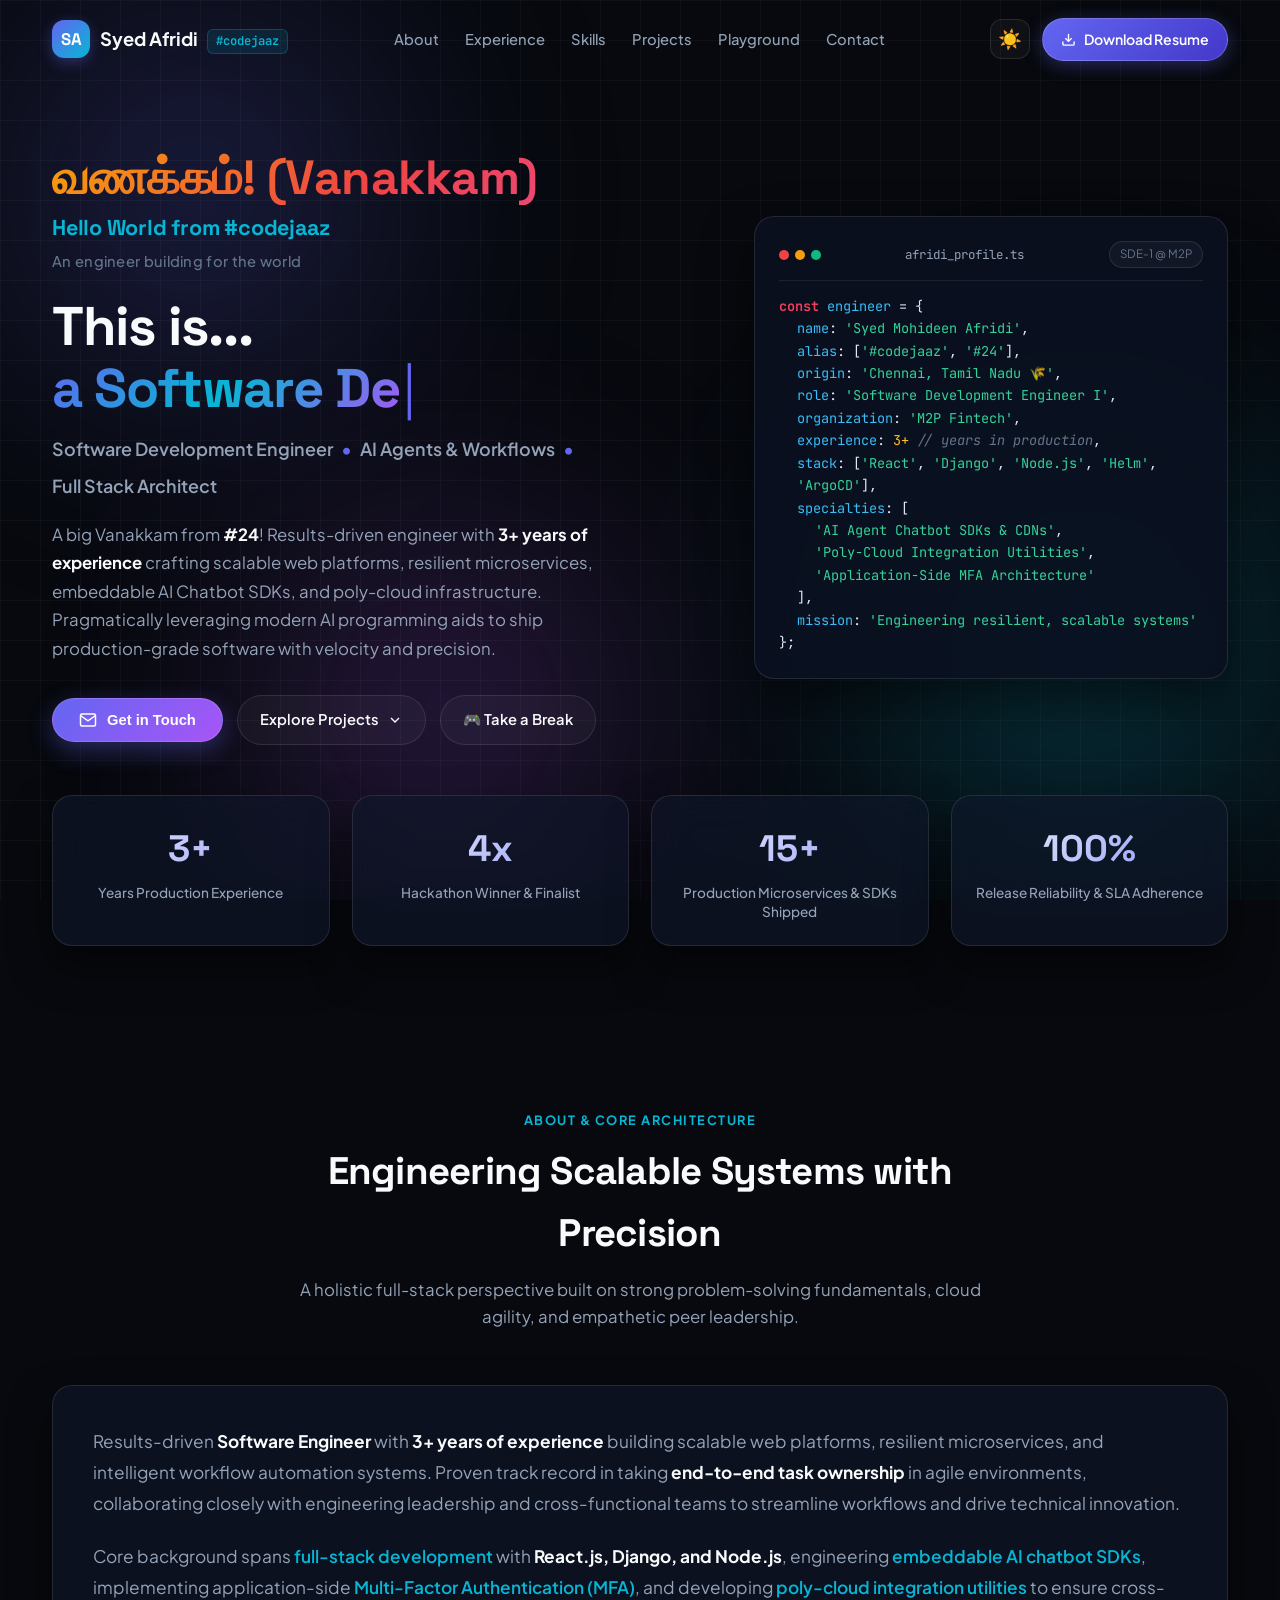
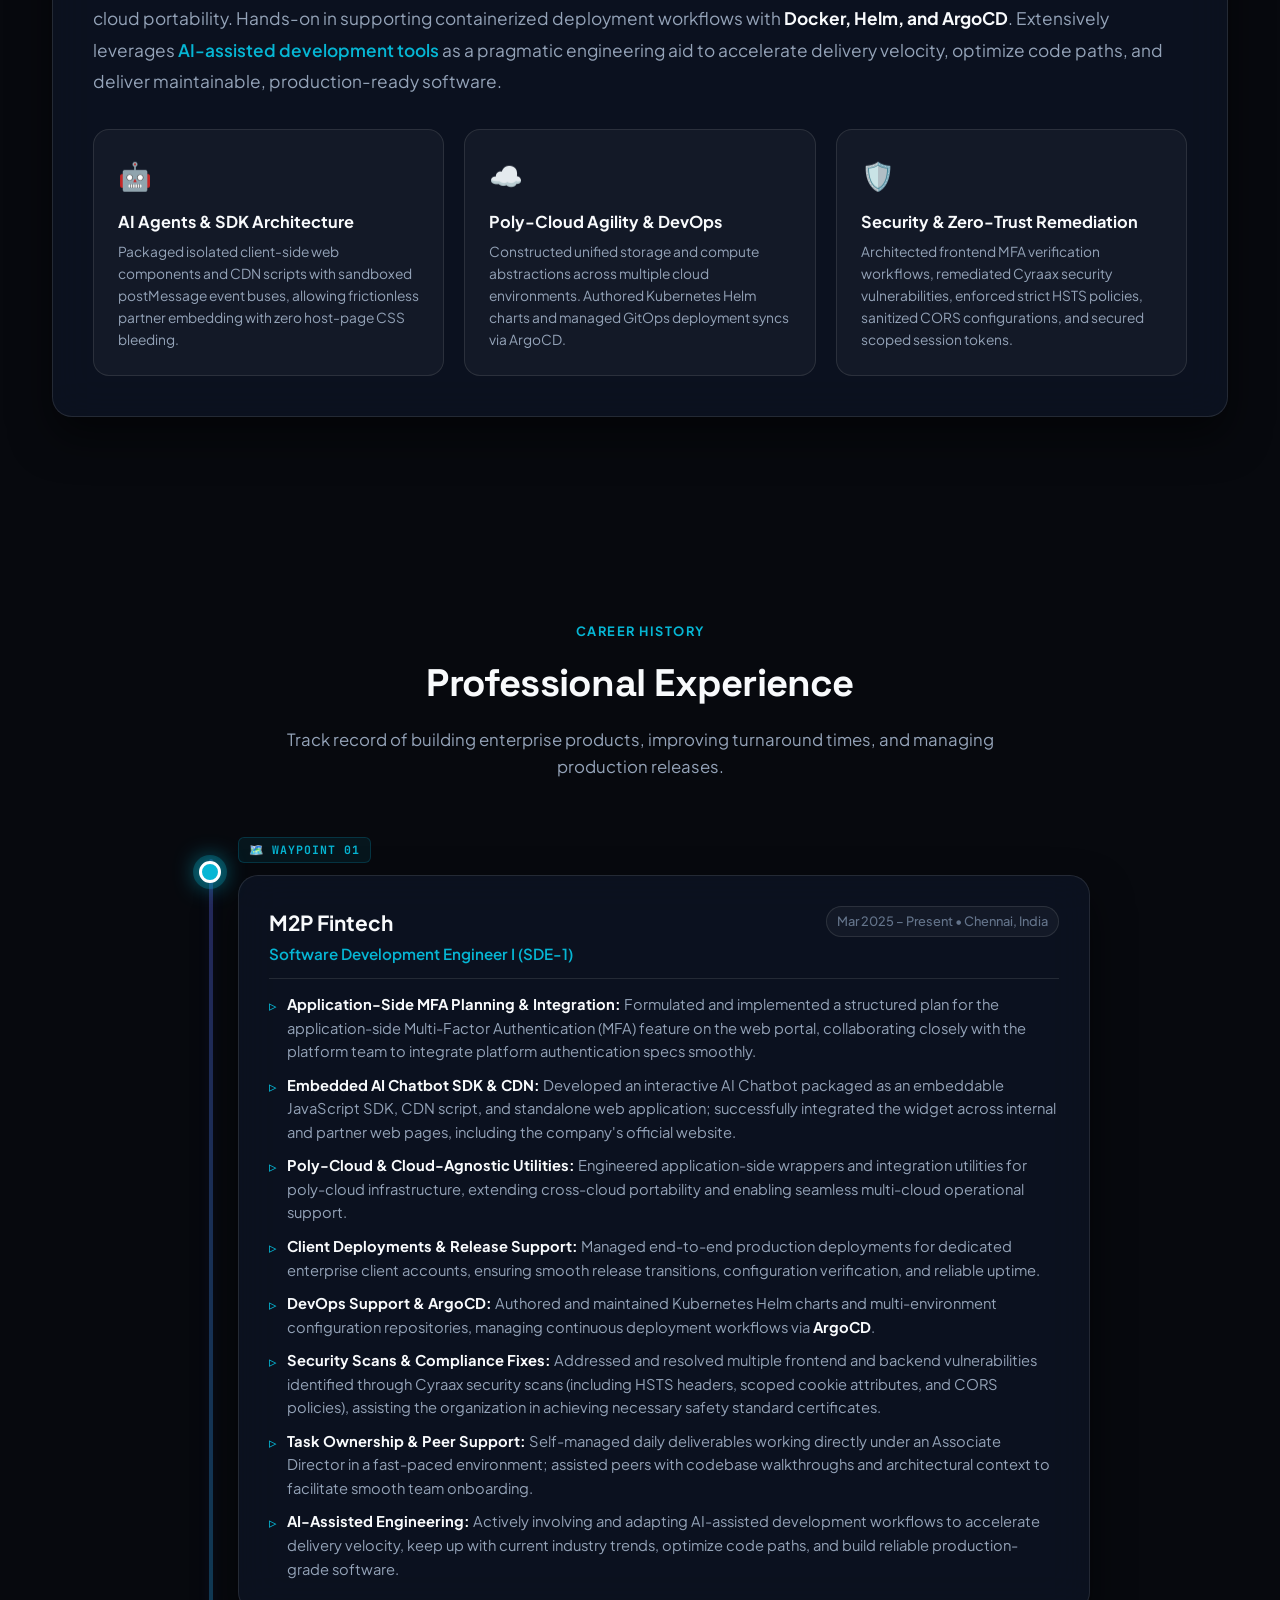
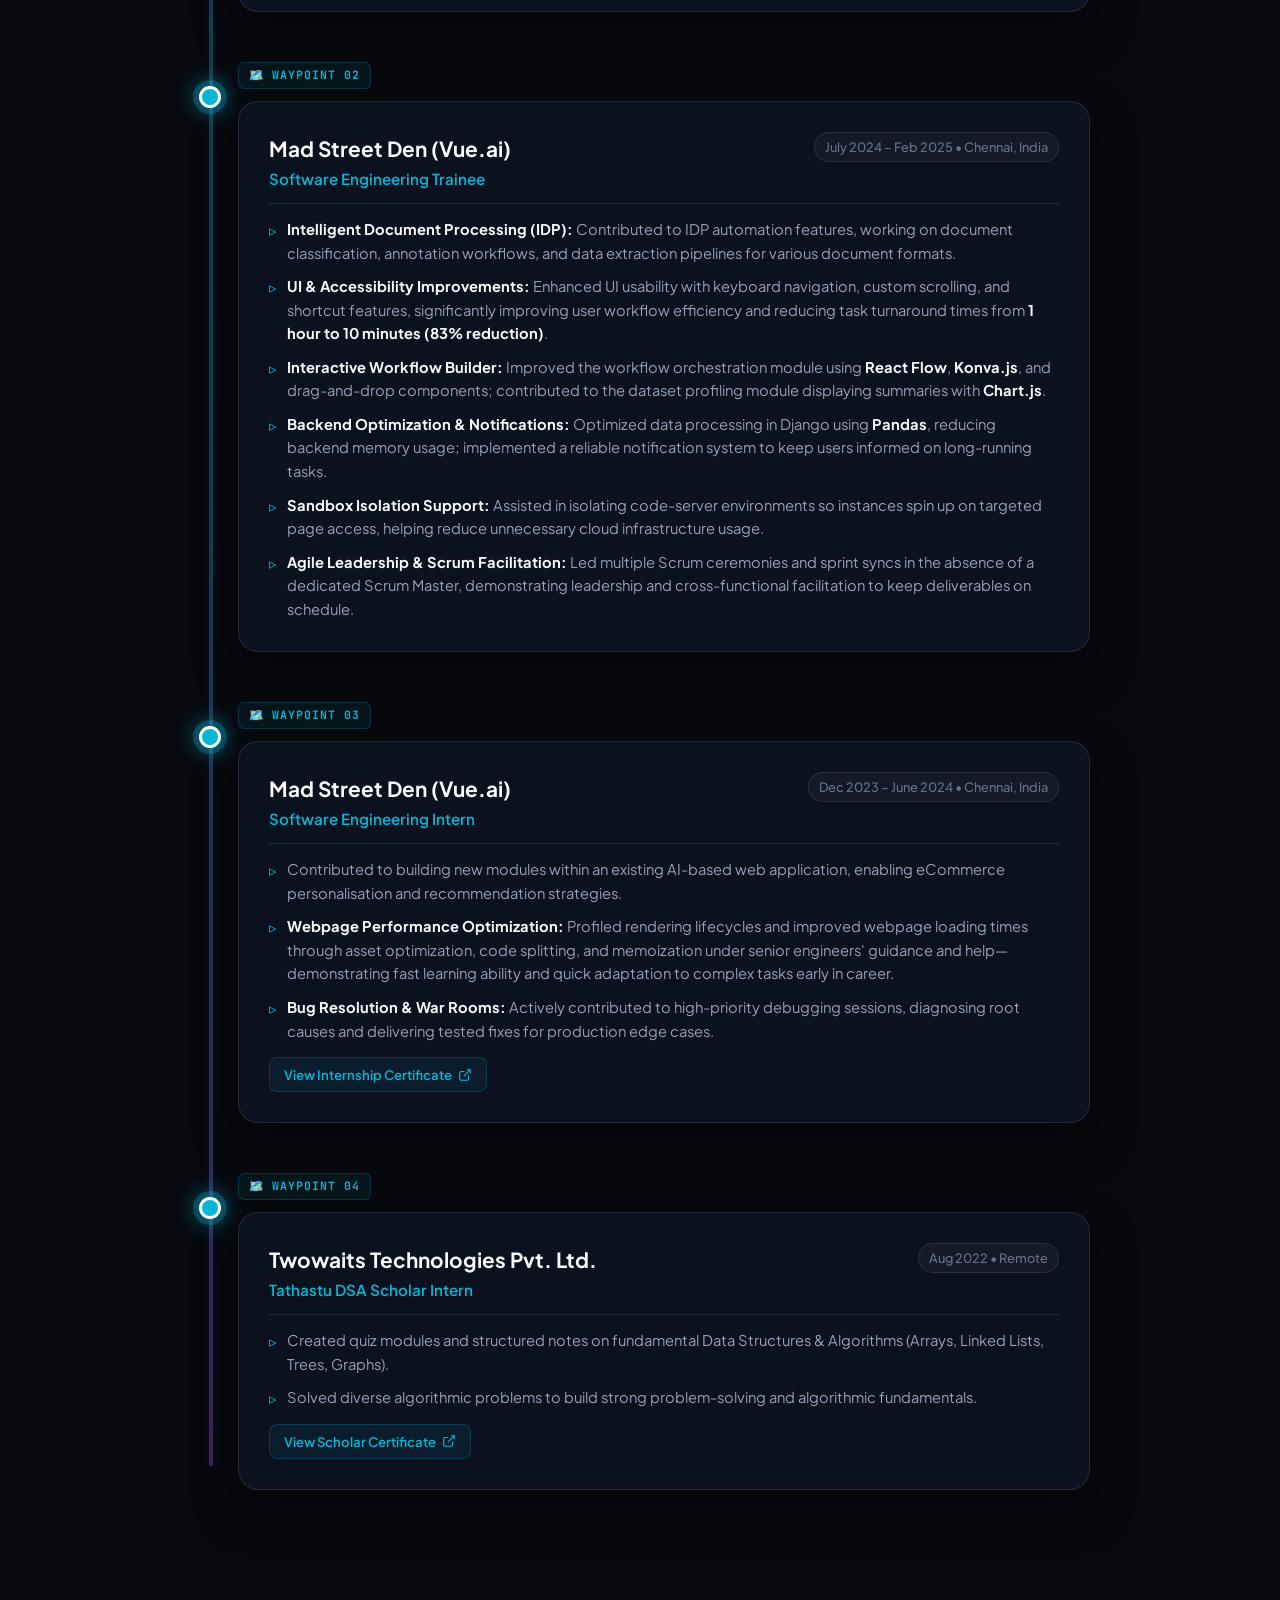
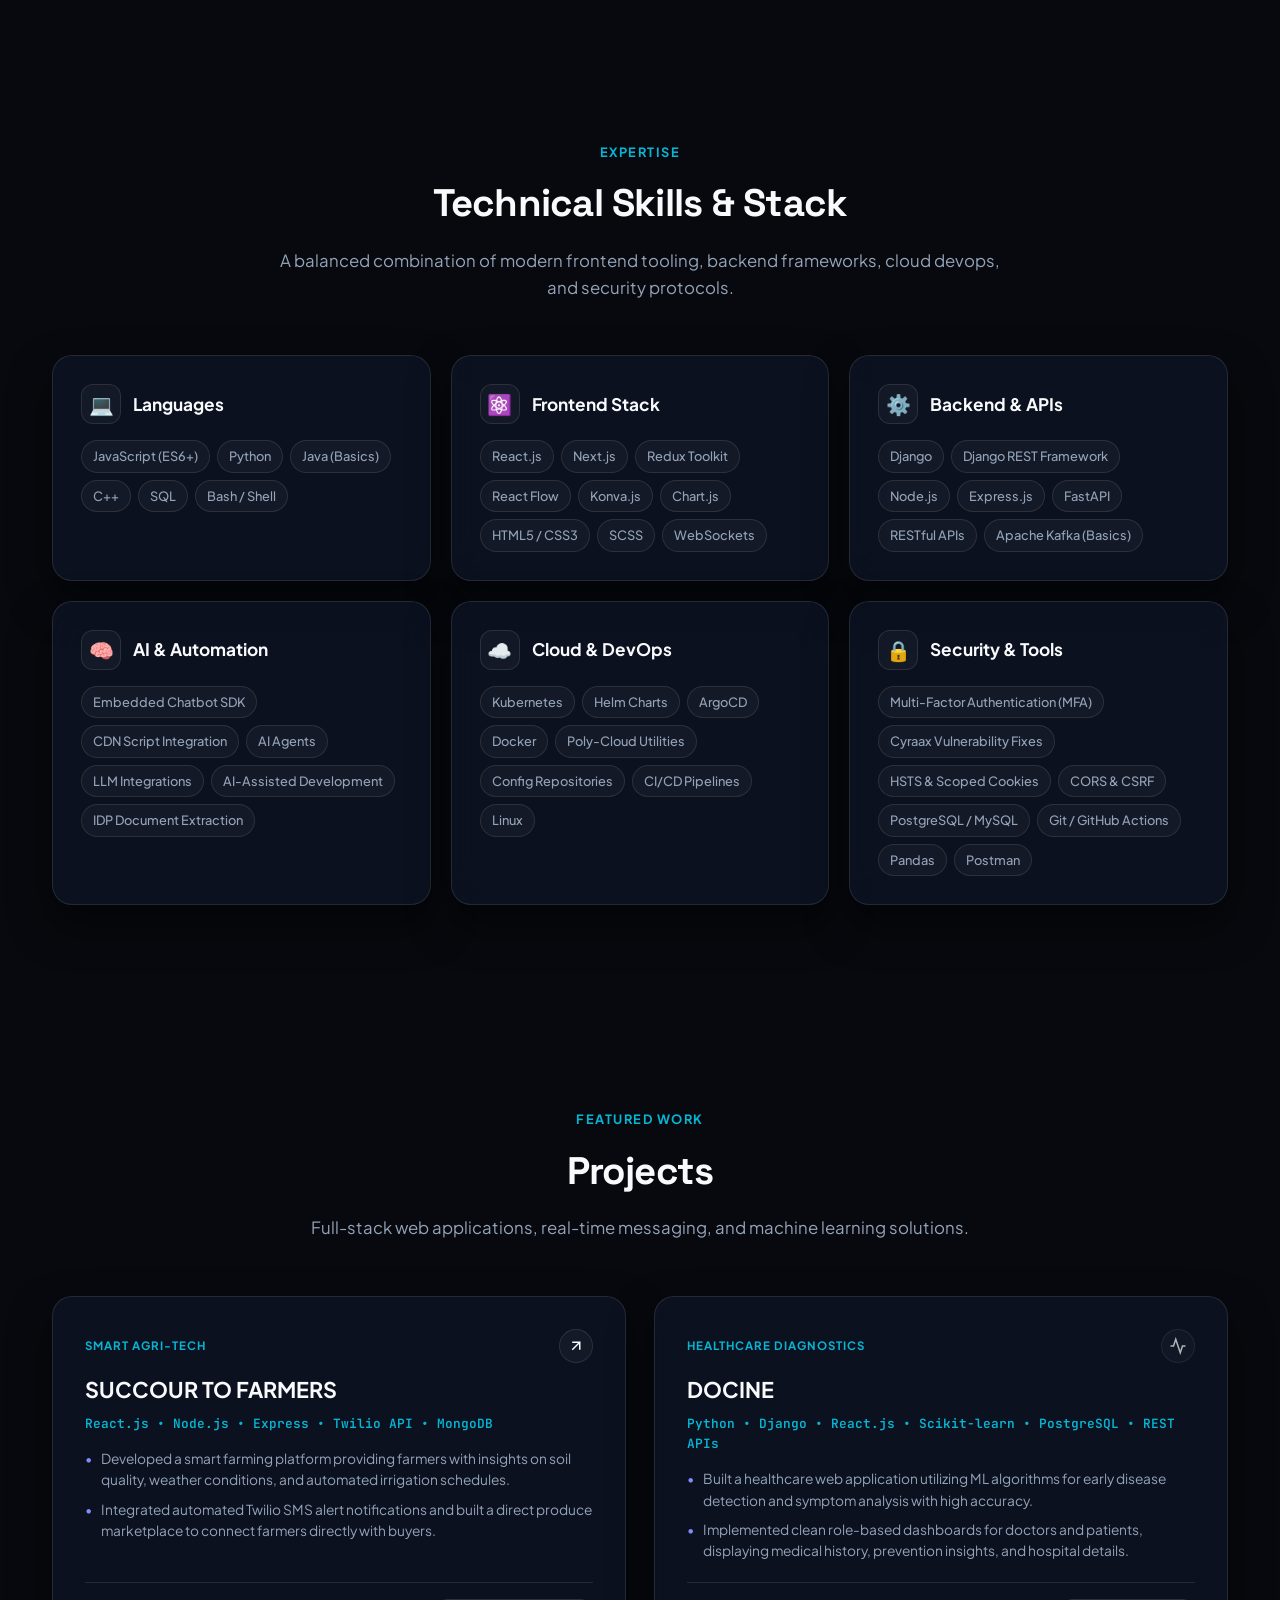
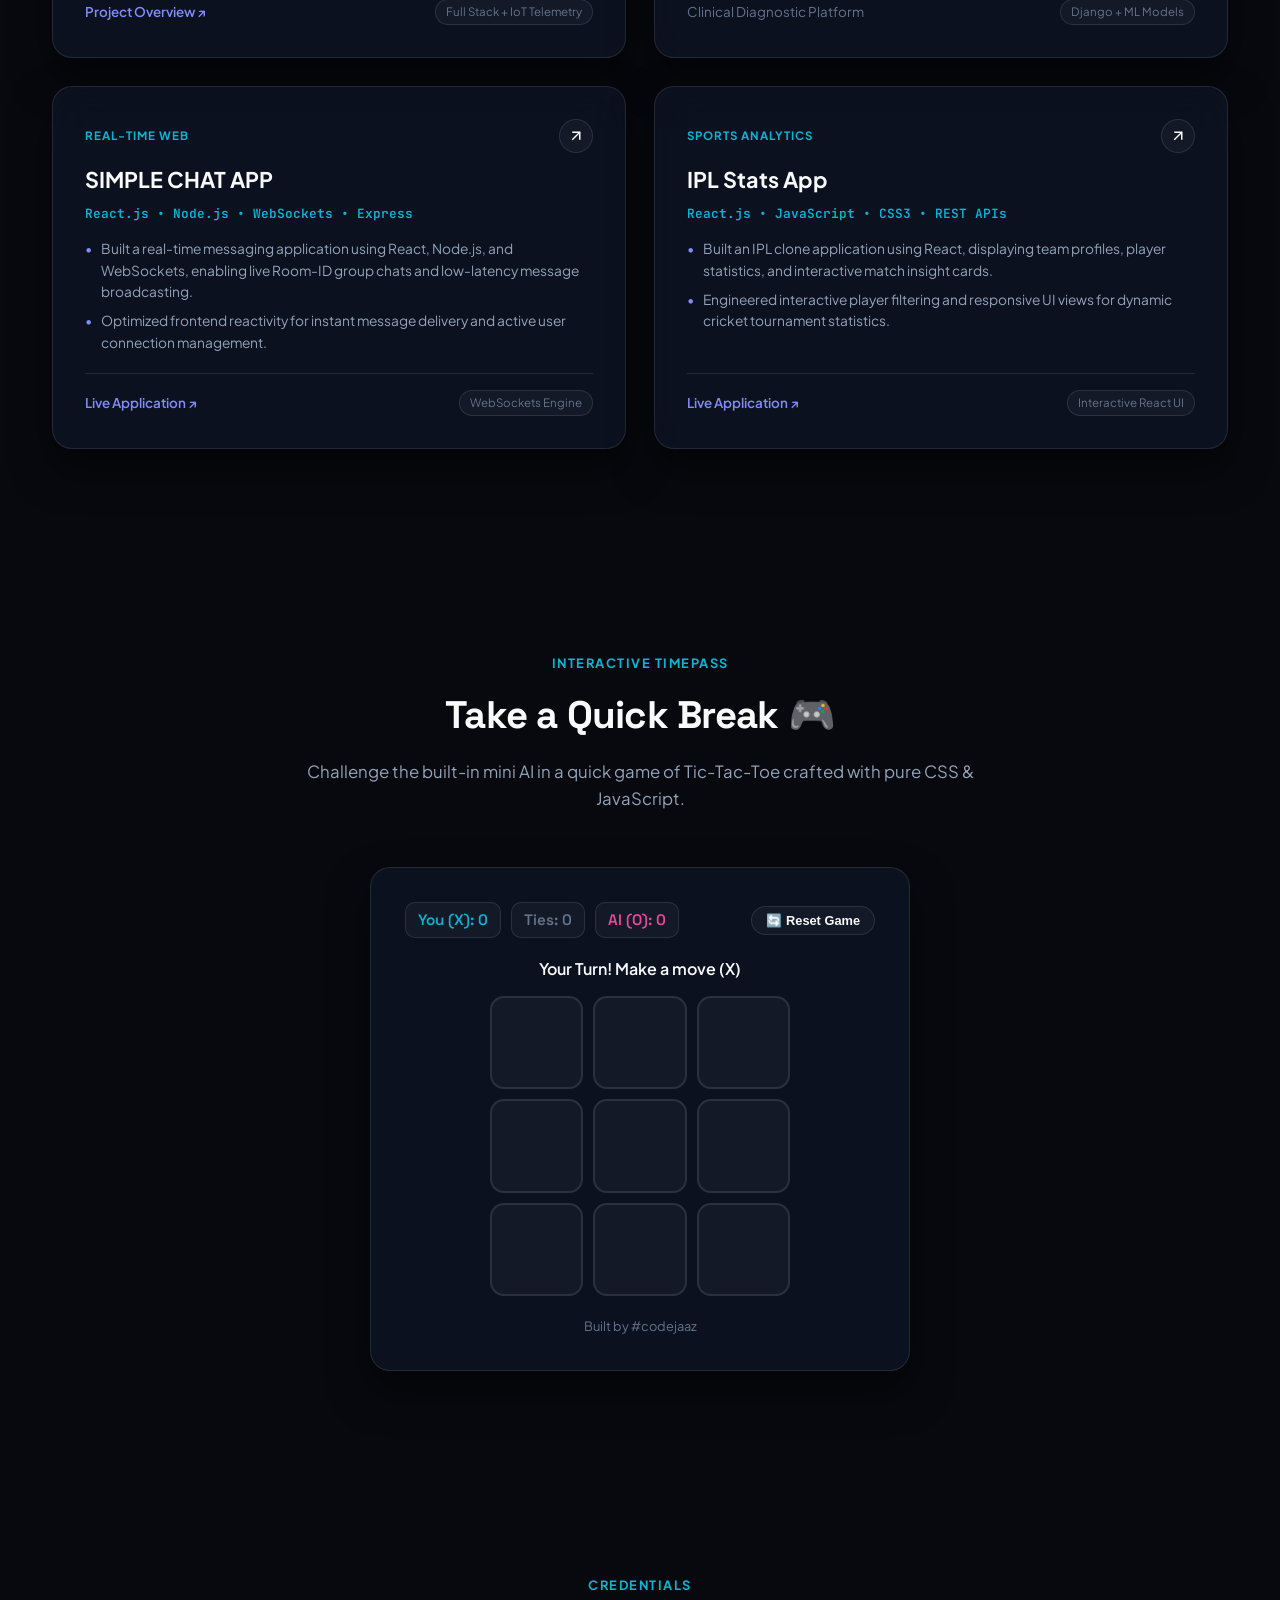
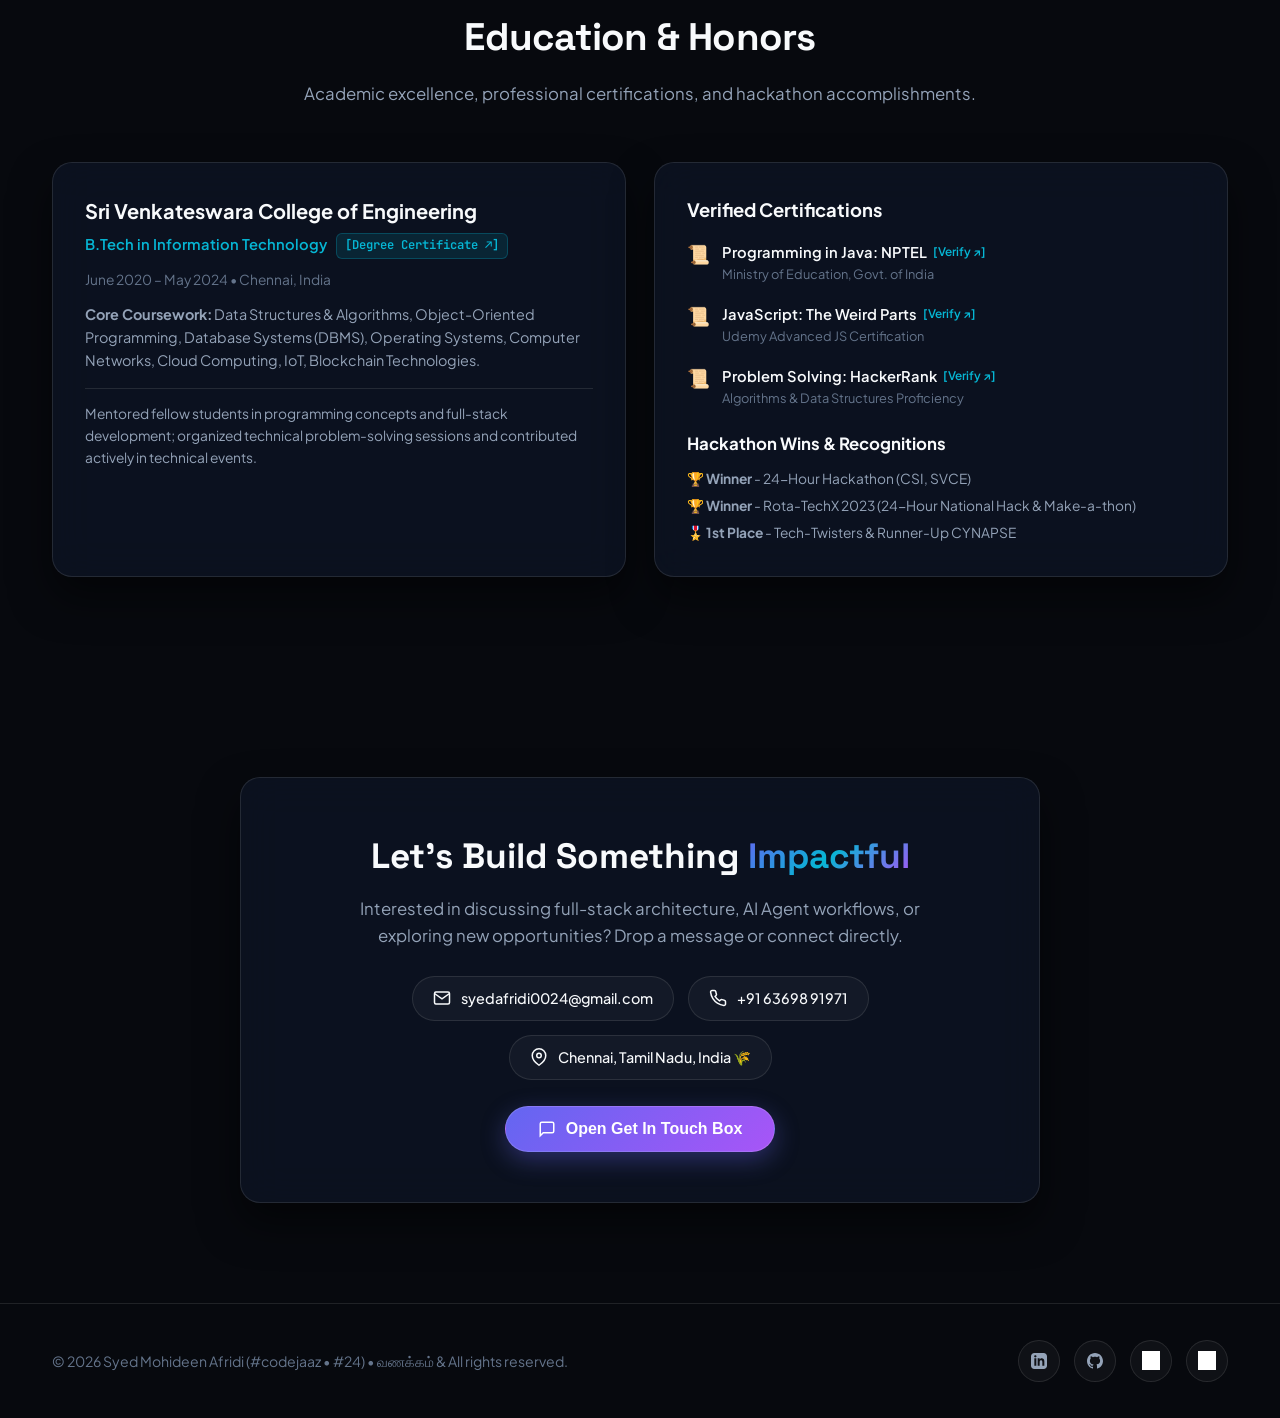
==== commit 6f6a464a: "feat: complete modern glassmorphic portfolio redesign (#codejaaz • #24)" ====
--- a/index.html
+++ b/index.html
@@ -1,179 +1,3300 @@
 <!DOCTYPE html>
-<html lang="en">
+<html lang="en" class="scroll-smooth" data-theme="dark">
 
 <head>
-    <meta charset="UTF-8">
-    <meta http-equiv="X-UA-Compatible" content="IE=edge">
-    <meta name="viewport" content="width=device-width, initial-scale=1.0">
-    <link rel="stylesheet" href="style.css">
-    <title>Portfolio</title>
+  <meta charset="UTF-8">
+  <meta name="viewport" content="width=device-width, initial-scale=1.0">
+  <title>Syed Mohideen Afridi (#codejaaz) | Software Development Engineer</title>
+  <meta name="description"
+    content="Portfolio of Syed Mohideen Afridi (#codejaaz / #24) - Software Development Engineer (SDE-1) at M2P Fintech. AI Agent SDKs, poly-cloud architecture, resilient microservices, and full-stack systems.">
+
+  <!-- Google Fonts -->
+  <link rel="preconnect" href="https://fonts.googleapis.com">
+  <link rel="preconnect" href="https://fonts.gstatic.com" crossorigin>
+  <link
+    href="https://fonts.googleapis.com/css2?family=Plus+Jakarta+Sans:ital,wght@0,300;0,400;0,500;0,600;0,700;0,800;1,400&family=Space+Grotesk:wght@500;600;700&family=JetBrains+Mono:wght@400;500;600&display=swap"
+    rel="stylesheet">
+
+  <style>
+    /* ----------------------------------------------------
+       THEME VARIABLES: DARK & LIGHT MODES
+    ---------------------------------------------------- */
+    :root,
+    [data-theme="dark"] {
+      --bg-dark: #07090e;
+      --bg-surface: rgba(15, 23, 42, 0.7);
+      --bg-glass: rgba(255, 255, 255, 0.035);
+      --bg-glass-hover: rgba(255, 255, 255, 0.075);
+      --border-glass: rgba(255, 255, 255, 0.1);
+      --border-glass-glow: rgba(99, 102, 241, 0.4);
+      --card-bg: rgba(15, 23, 42, 0.62);
+
+      --primary: #6366f1;
+      --primary-light: #818cf8;
+      --secondary: #06b6d4;
+      --accent: #a855f7;
+      --emerald: #10b981;
+      --pink: #ec4899;
+      --amber: #f59e0b;
+
+      --text-main: #f8fafc;
+      --text-muted: #94a3b8;
+      --text-dim: #64748b;
+
+      --mesh-opacity: 0.35;
+      --grid-opacity: 0.03;
+      --code-bg: rgba(11, 17, 32, 0.88);
+      --modal-bg: rgba(13, 19, 36, 0.94);
+      --shadow-color: rgba(0, 0, 0, 0.5);
+    }
+
+    [data-theme="light"] {
+      --bg-dark: #f8fafc;
+      --bg-surface: rgba(255, 255, 255, 0.88);
+      --bg-glass: rgba(255, 255, 255, 0.72);
+      --bg-glass-hover: rgba(255, 255, 255, 0.95);
+      --border-glass: rgba(15, 23, 42, 0.09);
+      --border-glass-glow: rgba(99, 102, 241, 0.35);
+      --card-bg: rgba(255, 255, 255, 0.78);
+
+      --primary: #4f46e5;
+      --primary-light: #6366f1;
+      --secondary: #0284c7;
+      --accent: #9333ea;
+      --emerald: #059669;
+      --pink: #db2777;
+      --amber: #d97706;
+
+      --text-main: #0f172a;
+      --text-muted: #475569;
+      --text-dim: #64748b;
+
+      --mesh-opacity: 0.16;
+      --grid-opacity: 0.04;
+      --code-bg: rgba(15, 23, 42, 0.95);
+      --modal-bg: rgba(255, 255, 255, 0.97);
+      --shadow-color: rgba(99, 102, 241, 0.12);
+    }
+
+    /* ----------------------------------------------------
+       GLOBAL RESET & TYPOGRAPHY
+    ---------------------------------------------------- */
+    * {
+      margin: 0;
+      padding: 0;
+      box-sizing: border-box;
+      transition: background-color 0.3s ease, border-color 0.3s ease, color 0.3s ease;
+    }
+
+    html {
+      scroll-behavior: smooth;
+    }
+
+    body {
+      font-family: 'Plus Jakarta Sans', sans-serif;
+      background-color: var(--bg-dark);
+      color: var(--text-main);
+      overflow-x: hidden;
+      width: 100%;
+      line-height: 1.6;
+      -webkit-font-smoothing: antialiased;
+      -moz-osx-font-smoothing: grayscale;
+      position: relative;
+    }
+
+    /* Modern Aesthetic Scrollbar */
+    ::-webkit-scrollbar {
+      width: 7px;
+      height: 7px;
+    }
+
+    ::-webkit-scrollbar-track {
+      background: transparent;
+    }
+
+    ::-webkit-scrollbar-thumb {
+      background: rgba(99, 102, 241, 0.35);
+      border-radius: 9999px;
+      border: 2px solid transparent;
+      background-clip: padding-box;
+      transition: all 0.25s ease;
+    }
+
+    ::-webkit-scrollbar-thumb:hover {
+      background: linear-gradient(180deg, var(--primary), var(--secondary));
+    }
+
+    * {
+      scrollbar-width: thin;
+      scrollbar-color: rgba(99, 102, 241, 0.35) transparent;
+    }
+
+    ::selection {
+      background: rgba(99, 102, 241, 0.3);
+      color: var(--primary-light);
+    }
+
+    /* ----------------------------------------------------
+       BACKGROUND MESH & GLOW ORBS
+    ---------------------------------------------------- */
+    .bg-mesh {
+      position: fixed;
+      inset: 0;
+      pointer-events: none;
+      z-index: 0;
+      overflow: hidden;
+    }
+
+    .glow-orb {
+      position: absolute;
+      border-radius: 50%;
+      filter: blur(120px);
+      opacity: var(--mesh-opacity);
+      animation: floatOrb 20s ease-in-out infinite alternate;
+    }
+
+    .glow-orb-1 {
+      width: clamp(350px, 45vw, 550px);
+      height: clamp(350px, 45vw, 550px);
+      background: radial-gradient(circle, var(--primary) 0%, transparent 70%);
+      top: -80px;
+      left: -80px;
+      animation-duration: 22s;
+    }
+
+    .glow-orb-2 {
+      width: clamp(380px, 50vw, 600px);
+      height: clamp(380px, 50vw, 600px);
+      background: radial-gradient(circle, var(--secondary) 0%, transparent 70%);
+      top: 38%;
+      right: -100px;
+      animation-duration: 26s;
+    }
+
+    .glow-orb-3 {
+      width: clamp(320px, 40vw, 500px);
+      height: clamp(320px, 40vw, 500px);
+      background: radial-gradient(circle, var(--accent) 0%, transparent 70%);
+      bottom: -60px;
+      left: 15%;
+      animation-duration: 20s;
+    }
+
+    .bg-grid {
+      position: fixed;
+      inset: 0;
+      background-image:
+        linear-gradient(to right, rgba(255, 255, 255, var(--grid-opacity)) 1px, transparent 1px),
+        linear-gradient(to bottom, rgba(255, 255, 255, var(--grid-opacity)) 1px, transparent 1px);
+      background-size: 40px 40px;
+      pointer-events: none;
+      z-index: 0;
+    }
+
+    @keyframes floatOrb {
+      0% {
+        transform: translate(0, 0) scale(1);
+      }
+
+      50% {
+        transform: translate(35px, -25px) scale(1.08);
+      }
+
+      100% {
+        transform: translate(-25px, 35px) scale(0.95);
+      }
+    }
+
+    /* ----------------------------------------------------
+       LAYOUT & CONTAINERS (RESPONSIVE)
+    ---------------------------------------------------- */
+    .container {
+      max-width: 1240px;
+      margin: 0 auto;
+      padding: 0 clamp(16px, 4vw, 32px);
+      position: relative;
+      z-index: 1;
+    }
+
+    section {
+      padding: clamp(60px, 9vw, 100px) 0;
+      position: relative;
+    }
+
+    /* ----------------------------------------------------
+       GLASSMORPHISM CARDS & UTILITIES
+    ---------------------------------------------------- */
+    .glass-card {
+      background: var(--card-bg);
+      backdrop-filter: blur(20px);
+      -webkit-backdrop-filter: blur(20px);
+      border: 1px solid var(--border-glass);
+      border-radius: 20px;
+      box-shadow: 0 20px 40px var(--shadow-color);
+      position: relative;
+      overflow: hidden;
+      transition: transform 0.28s ease, border-color 0.28s ease, box-shadow 0.28s ease;
+    }
+
+    .glass-card:hover {
+      border-color: var(--border-glass-glow);
+      transform: translateY(-4px);
+      box-shadow: 0 26px 50px var(--shadow-color), 0 0 24px rgba(99, 102, 241, 0.15);
+    }
+
+    .gradient-text {
+      background: linear-gradient(135deg, #6366f1 0%, #06b6d4 50%, #a855f7 100%);
+      -webkit-background-clip: text;
+      -webkit-text-fill-color: transparent;
+    }
+
+    .pen-tag {
+      display: inline-block;
+      font-family: 'JetBrains Mono', monospace;
+      font-size: 0.76rem;
+      font-weight: 600;
+      color: var(--secondary);
+      background: rgba(6, 182, 212, 0.12);
+      border: 1px solid rgba(6, 182, 212, 0.25);
+      border-radius: 6px;
+      padding: 2px 8px;
+      margin-left: 6px;
+      vertical-align: middle;
+    }
+
+    /* ----------------------------------------------------
+       STICKY NAVBAR & HAMBURGER DRAWER
+    ---------------------------------------------------- */
+    .navbar {
+      position: fixed;
+      top: 0;
+      left: 0;
+      right: 0;
+      z-index: 1000;
+      padding: 18px 0;
+      transition: all 0.3s cubic-bezier(0.16, 1, 0.3, 1);
+    }
+
+    .navbar.scrolled {
+      padding: 12px 0;
+      background: var(--bg-surface);
+      backdrop-filter: blur(20px);
+      -webkit-backdrop-filter: blur(20px);
+      border-bottom: 1px solid var(--border-glass);
+      box-shadow: 0 10px 30px var(--shadow-color);
+    }
+
+    .nav-inner {
+      display: flex;
+      align-items: center;
+      justify-content: space-between;
+      gap: 16px;
+    }
+
+    .nav-logo {
+      display: flex;
+      align-items: center;
+      gap: 10px;
+      text-decoration: none;
+      color: var(--text-main);
+      font-weight: 700;
+      font-size: 1.15rem;
+      white-space: nowrap;
+    }
+
+    .nav-logo .pen-tag {
+      display: none;
+    }
+
+    .logo-badge {
+      width: 38px;
+      height: 38px;
+      border-radius: 12px;
+      background: linear-gradient(135deg, var(--primary), var(--secondary));
+      display: flex;
+      align-items: center;
+      justify-content: center;
+      font-family: 'Space Grotesk', sans-serif;
+      font-weight: 800;
+      color: #ffffff;
+      font-size: 1.05rem;
+      box-shadow: 0 4px 14px rgba(99, 102, 241, 0.35);
+      flex-shrink: 0;
+    }
+
+    .nav-links {
+      display: none;
+      align-items: center;
+      gap: 26px;
+      list-style: none;
+    }
+
+    .nav-link {
+      color: var(--text-muted);
+      text-decoration: none;
+      font-size: 0.92rem;
+      font-weight: 500;
+      transition: color 0.2s ease;
+      position: relative;
+    }
+
+    .nav-link:hover {
+      color: var(--text-main);
+    }
+
+    .nav-link::after {
+      content: '';
+      position: absolute;
+      bottom: -4px;
+      left: 0;
+      width: 0%;
+      height: 2px;
+      background: linear-gradient(90deg, var(--primary), var(--secondary));
+      transition: width 0.25s ease;
+      border-radius: 2px;
+    }
+
+    .nav-link:hover::after {
+      width: 100%;
+    }
+
+    .nav-actions {
+      display: flex;
+      align-items: center;
+      gap: 12px;
+      flex-shrink: 0;
+    }
+
+    /* Theme Toggle Switch */
+    .theme-toggle-btn {
+      width: 40px;
+      height: 40px;
+      border-radius: 12px;
+      background: var(--bg-glass);
+      border: 1px solid var(--border-glass);
+      color: var(--text-main);
+      cursor: pointer;
+      display: flex;
+      align-items: center;
+      justify-content: center;
+      font-size: 1.2rem;
+      transition: all 0.25s ease;
+      flex-shrink: 0;
+    }
+
+    .theme-toggle-btn:hover {
+      background: var(--bg-glass-hover);
+      border-color: var(--primary);
+      transform: scale(1.05);
+    }
+
+    /* Single Prominent Resume Download Button */
+    .btn-resume {
+      display: inline-flex;
+      align-items: center;
+      gap: 8px;
+      padding: 9px 18px;
+      border-radius: 9999px;
+      background: linear-gradient(135deg, var(--primary) 0%, #4338ca 100%);
+      color: #ffffff !important;
+      text-decoration: none;
+      font-size: 0.88rem;
+      font-weight: 600;
+      border: 1px solid rgba(255, 255, 255, 0.2);
+      box-shadow: 0 4px 18px rgba(99, 102, 241, 0.35);
+      transition: all 0.25s ease;
+      white-space: nowrap;
+    }
+
+    .nav-actions .btn-resume {
+      display: none;
+    }
+
+    .btn-resume:hover {
+      transform: translateY(-2px);
+      box-shadow: 0 8px 24px rgba(99, 102, 241, 0.5);
+      background: linear-gradient(135deg, #7175f8 0%, var(--primary) 100%);
+    }
+
+    /* Hamburger Menu Button (Visible by default on mobile) */
+    .hamburger-btn {
+      display: flex;
+      width: 40px;
+      height: 40px;
+      border-radius: 12px;
+      background: var(--bg-glass);
+      border: 1px solid var(--border-glass);
+      cursor: pointer;
+      flex-direction: column;
+      align-items: center;
+      justify-content: center;
+      gap: 5px;
+      padding: 0;
+      transition: all 0.25s ease;
+      z-index: 1002;
+      flex-shrink: 0;
+    }
+
+    @media (min-width: 860px) {
+      .nav-logo .pen-tag {
+        display: inline-block;
+      }
+
+      .nav-links {
+        display: flex;
+      }
+
+      .nav-actions .btn-resume {
+        display: inline-flex;
+      }
+
+      .hamburger-btn {
+        display: none;
+      }
+    }
+
+    .hamburger-btn:hover {
+      background: var(--bg-glass-hover);
+      border-color: var(--primary);
+    }
+
+    .hamburger-btn .bar {
+      width: 20px;
+      height: 2px;
+      background-color: var(--text-main);
+      border-radius: 2px;
+      transition: all 0.3s cubic-bezier(0.16, 1, 0.3, 1);
+    }
+
+    .hamburger-btn.active .bar-1 {
+      transform: translateY(7px) rotate(45deg);
+    }
+
+    .hamburger-btn.active .bar-2 {
+      opacity: 0;
+      transform: translateX(-10px);
+    }
+
+    .hamburger-btn.active .bar-3 {
+      transform: translateY(-7px) rotate(-45deg);
+    }
+
+    /* Mobile Drawer */
+    .mobile-drawer {
+      position: fixed;
+      top: 0;
+      left: 0;
+      right: 0;
+      bottom: 0;
+      background: var(--modal-bg);
+      backdrop-filter: blur(24px);
+      -webkit-backdrop-filter: blur(24px);
+      z-index: 999;
+      display: flex;
+      flex-direction: column;
+      justify-content: center;
+      align-items: center;
+      padding: 40px 24px;
+      opacity: 0;
+      visibility: hidden;
+      transform: translateY(-20px);
+      transition: all 0.32s cubic-bezier(0.16, 1, 0.3, 1);
+    }
+
+    .mobile-drawer.active {
+      opacity: 1;
+      visibility: visible;
+      transform: translateY(0);
+    }
+
+    .mobile-nav-links {
+      list-style: none;
+      text-align: center;
+      display: flex;
+      flex-direction: column;
+      gap: 20px;
+      margin-bottom: 32px;
+      width: 100%;
+    }
+
+    .mobile-nav-link {
+      font-family: 'Space Grotesk', sans-serif;
+      font-size: 1.45rem;
+      font-weight: 700;
+      color: var(--text-main);
+      text-decoration: none;
+      transition: color 0.2s ease, transform 0.2s ease;
+      display: inline-block;
+    }
+
+    .mobile-nav-link:hover {
+      color: var(--secondary);
+      transform: scale(1.05);
+    }
+
+    /* ----------------------------------------------------
+       HERO SECTION & TAMIL PATRIOTISM GREETING
+    ---------------------------------------------------- */
+    .hero-section {
+      padding: clamp(120px, 14vw, 150px) 0 clamp(40px, 6vw, 60px) 0;
+      display: flex;
+      align-items: center;
+    }
+
+    .hero-grid {
+      display: grid;
+      grid-template-columns: 1.15fr 0.85fr;
+      gap: clamp(30px, 5vw, 60px);
+      align-items: center;
+    }
+
+    .hero-title-area {
+      margin-bottom: 16px;
+    }
+
+    .hero-greeting {
+      font-family: 'Space Grotesk', sans-serif;
+      font-size: clamp(0.95rem, 2.2vw, 1.15rem);
+      font-weight: 600;
+      margin-bottom: 12px;
+      display: flex;
+      flex-wrap: wrap;
+      align-items: center;
+      gap: 8px;
+    }
+
+    .tamil-salute {
+      background: linear-gradient(135deg, #f59e0b 0%, #ef4444 60%, #ec4899 100%);
+      -webkit-background-clip: text;
+      -webkit-text-fill-color: transparent;
+      font-weight: 800;
+      letter-spacing: 0.5px;
+    }
+
+    .tamil-badge {
+      display: inline-flex;
+      align-items: center;
+      gap: 4px;
+      padding: 3px 10px;
+      border-radius: 9999px;
+      font-size: 0.78rem;
+      font-weight: 700;
+      color: #f59e0b;
+      background: rgba(245, 158, 11, 0.12);
+      border: 1px solid rgba(245, 158, 11, 0.3);
+    }
+
+    .tamil-motto {
+      display: block;
+      font-size: 0.82rem;
+      color: var(--text-dim);
+      font-style: italic;
+      margin-top: 4px;
+      letter-spacing: 0.3px;
+    }
+
+    .hero-name {
+      font-family: 'Space Grotesk', sans-serif;
+      font-size: clamp(2.3rem, 5.5vw, 3.4rem);
+      font-weight: 800;
+      line-height: 1.14;
+      letter-spacing: -0.025em;
+      min-height: 120px;
+      word-break: break-word;
+    }
+
+    .typewriter-cursor {
+      display: inline-block;
+      color: var(--primary);
+      font-weight: 300;
+      animation: blink 0.9s infinite;
+      margin-left: 4px;
+    }
+
+    @keyframes blink {
+
+      0%,
+      100% {
+        opacity: 1;
+      }
+
+      50% {
+        opacity: 0;
+      }
+    }
+
+    .hero-role {
+      font-size: clamp(0.95rem, 2vw, 1.12rem);
+      font-weight: 600;
+      color: var(--text-muted);
+      margin-bottom: 20px;
+      display: flex;
+      flex-wrap: wrap;
+      align-items: center;
+      gap: 8px;
+    }
+
+    .role-sep {
+      color: var(--primary);
+    }
+
+    .hero-intro {
+      font-size: clamp(0.95rem, 1.8vw, 1.05rem);
+      color: var(--text-muted);
+      line-height: 1.7;
+      margin-bottom: 32px;
+      max-width: 580px;
+    }
+
+    .hero-intro strong {
+      color: var(--text-main);
+    }
+
+    .hero-actions {
+      display: flex;
+      align-items: center;
+      gap: 14px;
+      flex-wrap: wrap;
+    }
+
+    .btn-primary {
+      display: inline-flex;
+      align-items: center;
+      gap: 10px;
+      padding: 12px 26px;
+      border-radius: 9999px;
+      background: linear-gradient(135deg, var(--primary) 0%, var(--accent) 100%);
+      color: #ffffff !important;
+      text-decoration: none;
+      font-size: 0.92rem;
+      font-weight: 600;
+      border: 1px solid rgba(255, 255, 255, 0.15);
+      box-shadow: 0 8px 24px rgba(99, 102, 241, 0.35);
+      cursor: pointer;
+      transition: all 0.25s ease;
+      white-space: nowrap;
+    }
+
+    .btn-primary:hover {
+      transform: translateY(-2px);
+      box-shadow: 0 12px 30px rgba(99, 102, 241, 0.5);
+    }
+
+    .btn-secondary {
+      display: inline-flex;
+      align-items: center;
+      gap: 8px;
+      padding: 12px 22px;
+      border-radius: 9999px;
+      background: var(--bg-glass);
+      color: var(--text-main);
+      text-decoration: none;
+      font-size: 0.92rem;
+      font-weight: 600;
+      border: 1px solid var(--border-glass);
+      transition: all 0.25s ease;
+      cursor: pointer;
+      white-space: nowrap;
+    }
+
+    .btn-secondary:hover {
+      background: var(--bg-glass-hover);
+      border-color: var(--primary);
+      transform: translateY(-2px);
+    }
+
+    /* Terminal Code Card */
+    .hero-card {
+      width: 100%;
+    }
+
+    .code-glass {
+      background: var(--code-bg);
+      backdrop-filter: blur(24px);
+      border: 1px solid var(--border-glass);
+      border-radius: 20px;
+      padding: clamp(16px, 3vw, 24px);
+      box-shadow: 0 24px 50px var(--shadow-color);
+      position: relative;
+      overflow-x: auto;
+    }
+
+    .code-glass-header {
+      display: flex;
+      align-items: center;
+      justify-content: space-between;
+      padding-bottom: 12px;
+      margin-bottom: 14px;
+      border-bottom: 1px solid rgba(255, 255, 255, 0.08);
+      gap: 8px;
+    }
+
+    .code-dots {
+      display: flex;
+      gap: 6px;
+    }
+
+    .code-dot {
+      width: 10px;
+      height: 10px;
+      border-radius: 50%;
+    }
+
+    .dot-red {
+      background: #ef4444;
+    }
+
+    .dot-yellow {
+      background: #f59e0b;
+    }
+
+    .dot-green {
+      background: #10b981;
+    }
+
+    .code-filename {
+      font-size: 0.78rem;
+      color: #94a3b8;
+      font-family: 'JetBrains Mono', monospace;
+    }
+
+    .code-body {
+      font-family: 'JetBrains Mono', monospace;
+      font-size: clamp(0.74rem, 1.4vw, 0.85rem);
+      color: #e2e8f0;
+      line-height: 1.65;
+      overflow-x: auto;
+    }
+
+    .syn-keyword {
+      color: #f43f5e;
+      font-weight: 600;
+    }
+
+    .syn-prop {
+      color: #38bdf8;
+    }
+
+    .syn-str {
+      color: #34d399;
+    }
+
+    .syn-num {
+      color: #fbbf24;
+    }
+
+    .syn-comment {
+      color: #64748b;
+      font-style: italic;
+    }
+
+    /* Factual Stats Bar */
+    .stats-bar {
+      margin-top: clamp(36px, 6vw, 50px);
+      display: grid;
+      grid-template-columns: repeat(4, 1fr);
+      gap: clamp(14px, 2.5vw, 22px);
+    }
+
+    .stat-item {
+      padding: clamp(18px, 3vw, 24px) 16px;
+      text-align: center;
+    }
+
+    .stat-num {
+      font-family: 'Space Grotesk', sans-serif;
+      font-size: clamp(1.8rem, 3.5vw, 2.3rem);
+      font-weight: 800;
+      background: linear-gradient(135deg, var(--text-main) 0%, var(--primary-light) 100%);
+      -webkit-background-clip: text;
+      -webkit-text-fill-color: transparent;
+      margin-bottom: 4px;
+    }
+
+    .stat-label {
+      font-size: clamp(0.78rem, 1.5vw, 0.85rem);
+      color: var(--text-muted);
+      font-weight: 500;
+      line-height: 1.4;
+    }
+
+    /* ----------------------------------------------------
+       SECTION HEADERS
+    ---------------------------------------------------- */
+    .section-header {
+      text-align: center;
+      max-width: 720px;
+      margin: 0 auto clamp(36px, 6vw, 54px);
+    }
+
+    .section-tag {
+      display: inline-block;
+      font-size: 0.8rem;
+      font-weight: 700;
+      text-transform: uppercase;
+      letter-spacing: 1.5px;
+      color: var(--secondary);
+      margin-bottom: 10px;
+    }
+
+    .section-title {
+      font-family: 'Space Grotesk', sans-serif;
+      font-size: clamp(1.8rem, 4vw, 2.4rem);
+      font-weight: 800;
+      letter-spacing: -0.02em;
+      margin-bottom: 14px;
+      color: var(--text-main);
+    }
+
+    .section-desc {
+      font-size: clamp(0.92rem, 1.8vw, 1.05rem);
+      color: var(--text-muted);
+      line-height: 1.6;
+    }
+
+    /* ----------------------------------------------------
+       ABOUT & SYSTEM ARCHITECTURE
+    ---------------------------------------------------- */
+    .summary-card {
+      padding: clamp(24px, 4vw, 40px);
+    }
+
+    .summary-lead {
+      font-size: clamp(0.95rem, 1.8vw, 1.08rem);
+      line-height: 1.8;
+      color: var(--text-muted);
+      margin-bottom: 22px;
+    }
+
+    .summary-lead strong {
+      color: var(--text-main);
+    }
+
+    .summary-lead em {
+      color: var(--secondary);
+      font-style: normal;
+      font-weight: 600;
+    }
+
+    .arch-grid {
+      display: grid;
+      grid-template-columns: repeat(3, 1fr);
+      gap: 20px;
+      margin-top: 32px;
+    }
+
+    .arch-box {
+      background: var(--bg-glass);
+      border: 1px solid var(--border-glass);
+      border-radius: 16px;
+      padding: clamp(18px, 3vw, 24px);
+      transition: all 0.25s ease;
+    }
+
+    .arch-box:hover {
+      background: var(--bg-glass-hover);
+      border-color: var(--primary);
+      transform: translateY(-3px);
+    }
+
+    .arch-icon {
+      font-size: 1.7rem;
+      margin-bottom: 12px;
+      display: block;
+    }
+
+    .arch-title {
+      font-size: 1.02rem;
+      font-weight: 700;
+      color: var(--text-main);
+      margin-bottom: 6px;
+    }
+
+    .arch-desc {
+      font-size: 0.86rem;
+      color: var(--text-muted);
+      line-height: 1.6;
+    }
+
+    /* ----------------------------------------------------
+       TIMELINE / WORK EXPERIENCE
+    ---------------------------------------------------- */
+    .hero-salute-wrapper {
+      margin-bottom: 22px;
+    }
+
+    .tamil-salute-large {
+      font-family: 'Space Grotesk', sans-serif;
+      font-size: clamp(2.2rem, 5.5vw, 3rem);
+      font-weight: 800;
+      line-height: 1.15;
+      background: linear-gradient(135deg, #f59e0b 0%, #ef4444 50%, #ec4899 100%);
+      -webkit-background-clip: text;
+      -webkit-text-fill-color: transparent;
+      margin-bottom: 6px;
+      letter-spacing: -0.01em;
+    }
+
+    .hero-sub-salute {
+      font-family: 'Space Grotesk', sans-serif;
+      font-size: clamp(1.1rem, 2.4vw, 1.35rem);
+      font-weight: 700;
+      color: var(--secondary);
+      margin-bottom: 4px;
+      letter-spacing: -0.01em;
+    }
+
+    .hero-motto {
+      font-size: 0.92rem;
+      color: var(--text-dim);
+      font-weight: 500;
+      letter-spacing: 0.3px;
+    }
+
+    .waypoint-tag {
+      display: inline-flex;
+      align-items: center;
+      gap: 6px;
+      font-family: 'JetBrains Mono', monospace;
+      font-size: 0.72rem;
+      font-weight: 700;
+      color: var(--secondary);
+      letter-spacing: 1px;
+      text-transform: uppercase;
+      margin-bottom: 12px;
+      background: rgba(6, 182, 212, 0.08);
+      border: 1px solid rgba(6, 182, 212, 0.2);
+      padding: 3px 10px;
+      border-radius: 6px;
+    }
+
+    /* Exact centered vertical line & map exploration */
+    .timeline {
+      position: relative;
+      max-width: 900px;
+      margin: 0 auto;
+      padding-left: 48px;
+    }
+
+    .timeline::before {
+      content: '';
+      position: absolute;
+      top: 24px;
+      bottom: 24px;
+      left: 19px;
+      /* Exact 21px center with width 4px */
+      width: 4px;
+      background: linear-gradient(180deg, var(--primary) 0%, var(--secondary) 50%, var(--accent) 100%);
+      border-radius: 4px;
+      opacity: 0.35;
+      box-shadow: 0 0 12px rgba(99, 102, 241, 0.35);
+    }
+
+    .timeline-item {
+      position: relative;
+      margin-bottom: clamp(32px, 5vw, 48px);
+      opacity: 0.45;
+      transform: translateY(20px) scale(0.98);
+      filter: grayscale(30%);
+      transition: all 0.65s cubic-bezier(0.16, 1, 0.3, 1);
+    }
+
+    .timeline-item.waypoint-active {
+      opacity: 1;
+      transform: translateY(0) scale(1);
+      filter: none;
+    }
+
+    .timeline-marker {
+      position: absolute;
+      left: -39px;
+      /* (48px padding - 39px = 9px; line center 21px; 9px + 11px radius = 20px centered) */
+      top: 26px;
+      width: 22px;
+      height: 22px;
+      border-radius: 50%;
+      background: var(--bg-dark);
+      border: 3.5px solid var(--primary);
+      box-shadow: 0 0 14px var(--primary);
+      z-index: 2;
+      transition: all 0.4s ease;
+    }
+
+    .timeline-item.waypoint-active .timeline-marker {
+      background: var(--secondary);
+      border-color: #ffffff;
+      box-shadow: 0 0 0 6px rgba(6, 182, 212, 0.25), 0 0 24px var(--secondary);
+    }
+
+    .timeline-marker::after {
+      content: '';
+      position: absolute;
+      inset: -5px;
+      border-radius: 50%;
+      border: 2px solid var(--secondary);
+      opacity: 0;
+    }
+
+    .timeline-item.waypoint-active .timeline-marker::after {
+      animation: radarPing 2.4s cubic-bezier(0, 0, 0.2, 1) infinite;
+    }
+
+    @keyframes radarPing {
+      0% {
+        transform: scale(0.85);
+        opacity: 0.9;
+      }
+
+      80%,
+      100% {
+        transform: scale(2.4);
+        opacity: 0;
+      }
+    }
+
+    /* Custom Image Icons for LeetCode and HackerRank */
+    .social-custom-img {
+      width: 19px;
+      height: 19px;
+      object-fit: contain;
+      filter: brightness(0) invert(1);
+      transition: all 0.25s ease;
+    }
+
+    [data-theme="light"] .social-custom-img {
+      filter: brightness(0) opacity(0.8);
+    }
+
+    .social-btn.btn-leetcode:hover .social-custom-img,
+    .social-btn.btn-hackerrank:hover .social-custom-img {
+      filter: brightness(0) invert(1);
+      transform: scale(1.12);
+    }
+
+    .timeline-marker_old {
+      position: absolute;
+      left: clamp(-28px, -3.5vw, -36px);
+      top: 24px;
+      width: 18px;
+      height: 18px;
+      border-radius: 50%;
+      background: var(--bg-dark);
+      border: 3px solid var(--primary);
+      box-shadow: 0 0 12px var(--primary);
+      z-index: 2;
+    }
+
+    .timeline-card-inner {
+      padding: clamp(20px, 3.5vw, 30px);
+    }
+
+    .timeline-header {
+      display: flex;
+      justify-content: space-between;
+      align-items: flex-start;
+      flex-wrap: wrap;
+      gap: 10px;
+      margin-bottom: 14px;
+      padding-bottom: 12px;
+      border-bottom: 1px solid var(--border-glass);
+    }
+
+    .timeline-company {
+      font-size: clamp(1.15rem, 2.5vw, 1.3rem);
+      font-weight: 700;
+      color: var(--text-main);
+    }
+
+    .timeline-role {
+      font-size: clamp(0.85rem, 1.8vw, 0.95rem);
+      color: var(--secondary);
+      font-weight: 600;
+      display: block;
+      margin-top: 2px;
+    }
+
+    .timeline-date {
+      font-size: 0.8rem;
+      color: var(--text-dim);
+      font-weight: 500;
+      background: var(--bg-glass);
+      padding: 4px 10px;
+      border-radius: 9999px;
+      border: 1px solid var(--border-glass);
+      white-space: nowrap;
+    }
+
+    .timeline-bullets {
+      list-style: none;
+      display: flex;
+      flex-direction: column;
+      gap: 10px;
+    }
+
+    .timeline-bullets li {
+      font-size: clamp(0.85rem, 1.6vw, 0.92rem);
+      color: var(--text-muted);
+      line-height: 1.6;
+      padding-left: 18px;
+      position: relative;
+    }
+
+    .timeline-bullets li::before {
+      content: '▹';
+      position: absolute;
+      left: 0;
+      color: var(--secondary);
+      font-size: 0.95rem;
+    }
+
+    .timeline-bullets li strong {
+      color: var(--text-main);
+    }
+
+    .cert-view-btn {
+      display: inline-flex;
+      align-items: center;
+      gap: 6px;
+      margin-top: 14px;
+      font-size: 0.82rem;
+      font-weight: 600;
+      color: var(--secondary);
+      text-decoration: none;
+      padding: 6px 14px;
+      border-radius: 8px;
+      background: rgba(6, 182, 212, 0.08);
+      border: 1px solid rgba(6, 182, 212, 0.2);
+      transition: all 0.2s ease;
+    }
+
+    .cert-view-btn:hover {
+      background: rgba(6, 182, 212, 0.18);
+      transform: translateX(3px);
+    }
+
+    /* ----------------------------------------------------
+       SKILLS GRID
+    ---------------------------------------------------- */
+    .skills-grid {
+      display: grid;
+      grid-template-columns: repeat(3, 1fr);
+      gap: 20px;
+    }
+
+    .skill-card {
+      padding: clamp(20px, 3.5vw, 28px);
+    }
+
+    .skill-card-header {
+      display: flex;
+      align-items: center;
+      gap: 12px;
+      margin-bottom: 16px;
+    }
+
+    .skill-icon-wrapper {
+      width: 40px;
+      height: 40px;
+      border-radius: 12px;
+      background: var(--bg-glass);
+      border: 1px solid var(--border-glass);
+      display: flex;
+      align-items: center;
+      justify-content: center;
+      font-size: 1.25rem;
+      flex-shrink: 0;
+    }
+
+    .skill-card-title {
+      font-size: 1.08rem;
+      font-weight: 700;
+      color: var(--text-main);
+    }
+
+    .skill-tags {
+      display: flex;
+      flex-wrap: wrap;
+      gap: 7px;
+    }
+
+    .skill-tag {
+      padding: 5px 11px;
+      border-radius: 9999px;
+      background: var(--bg-glass);
+      border: 1px solid var(--border-glass);
+      font-size: 0.8rem;
+      color: var(--text-muted);
+      font-weight: 500;
+      transition: all 0.2s ease;
+    }
+
+    .skill-tag:hover {
+      background: rgba(99, 102, 241, 0.15);
+      border-color: var(--primary);
+      color: var(--text-main);
+      transform: translateY(-2px);
+    }
+
+    /* ----------------------------------------------------
+       PROJECTS SECTION
+    ---------------------------------------------------- */
+    .projects-grid {
+      display: grid;
+      grid-template-columns: repeat(2, 1fr);
+      gap: clamp(20px, 3.5vw, 28px);
+    }
+
+    .project-card {
+      display: flex;
+      flex-direction: column;
+      justify-content: space-between;
+      padding: clamp(22px, 3.5vw, 32px);
+      height: 100%;
+    }
+
+    .project-badge {
+      font-size: 0.72rem;
+      font-weight: 700;
+      text-transform: uppercase;
+      letter-spacing: 1px;
+      color: var(--secondary);
+    }
+
+    .project-header-bar {
+      display: flex;
+      align-items: center;
+      justify-content: space-between;
+      margin-bottom: 10px;
+    }
+
+    .project-link-icon {
+      width: 34px;
+      height: 34px;
+      border-radius: 50%;
+      background: var(--bg-glass);
+      border: 1px solid var(--border-glass);
+      display: flex;
+      align-items: center;
+      justify-content: center;
+      color: var(--text-main);
+      text-decoration: none;
+      transition: all 0.2s ease;
+      flex-shrink: 0;
+    }
+
+    .project-link-icon:hover {
+      background: var(--primary);
+      color: #ffffff;
+      transform: rotate(45deg);
+    }
+
+    .project-title {
+      font-size: clamp(1.15rem, 2.2vw, 1.35rem);
+      font-weight: 700;
+      color: var(--text-main);
+      margin-bottom: 6px;
+    }
+
+    .project-tech-line {
+      font-size: 0.8rem;
+      color: var(--secondary);
+      font-weight: 600;
+      margin-bottom: 14px;
+      font-family: 'JetBrains Mono', monospace;
+      word-break: break-word;
+    }
+
+    .project-desc-list {
+      list-style: none;
+      display: flex;
+      flex-direction: column;
+      gap: 8px;
+      margin-bottom: 20px;
+    }
+
+    .project-desc-list li {
+      font-size: 0.86rem;
+      color: var(--text-muted);
+      line-height: 1.55;
+      padding-left: 16px;
+      position: relative;
+    }
+
+    .project-desc-list li::before {
+      content: '•';
+      position: absolute;
+      left: 0;
+      color: var(--primary-light);
+    }
+
+    .project-footer {
+      display: flex;
+      align-items: center;
+      justify-content: space-between;
+      flex-wrap: wrap;
+      gap: 10px;
+      padding-top: 16px;
+      border-top: 1px solid var(--border-glass);
+    }
+
+    .btn-project-link {
+      font-size: 0.84rem;
+      font-weight: 600;
+      color: var(--primary-light);
+      text-decoration: none;
+      display: inline-flex;
+      align-items: center;
+      gap: 4px;
+      transition: color 0.2s ease;
+    }
+
+    .btn-project-link:hover {
+      color: var(--secondary);
+    }
+
+    .badge-pill {
+      font-size: 0.72rem;
+      padding: 3px 10px;
+      border-radius: 9999px;
+      background: var(--bg-glass);
+      border: 1px solid var(--border-glass);
+      color: var(--text-dim);
+    }
+
+    /* ----------------------------------------------------
+       TIME-PASS: TIC-TAC-TOE MINI GAME
+    ---------------------------------------------------- */
+    .game-container {
+      max-width: 540px;
+      margin: 0 auto;
+      padding: clamp(20px, 4vw, 34px);
+      text-align: center;
+    }
+
+    .game-status-bar {
+      display: flex;
+      justify-content: space-between;
+      align-items: center;
+      margin-bottom: 18px;
+      flex-wrap: wrap;
+      gap: 12px;
+    }
+
+    .game-scoreboard {
+      display: flex;
+      gap: 10px;
+      font-family: 'Space Grotesk', sans-serif;
+      font-size: clamp(0.82rem, 1.8vw, 0.95rem);
+      font-weight: 600;
+      flex-wrap: wrap;
+      justify-content: center;
+    }
+
+    .score-badge {
+      padding: 5px 12px;
+      border-radius: 10px;
+      background: var(--bg-glass);
+      border: 1px solid var(--border-glass);
+    }
+
+    .score-x {
+      color: var(--secondary);
+    }
+
+    .score-o {
+      color: var(--pink);
+    }
+
+    .score-tie {
+      color: var(--text-dim);
+    }
+
+    .game-board {
+      display: grid;
+      grid-template-columns: repeat(3, 1fr);
+      gap: 10px;
+      max-width: 300px;
+      margin: 0 auto 20px;
+    }
+
+    .game-cell {
+      aspect-ratio: 1 / 1;
+      background: var(--bg-glass);
+      border: 2px solid var(--border-glass);
+      border-radius: 14px;
+      display: flex;
+      align-items: center;
+      justify-content: center;
+      font-family: 'Space Grotesk', sans-serif;
+      font-size: clamp(1.8rem, 5vw, 2.3rem);
+      font-weight: 800;
+      cursor: pointer;
+      user-select: none;
+      transition: all 0.2s cubic-bezier(0.16, 1, 0.3, 1);
+    }
+
+    .game-cell:hover:not(.taken) {
+      background: var(--bg-glass-hover);
+      border-color: var(--primary);
+      transform: scale(1.04);
+    }
+
+    .game-cell.x-cell {
+      color: var(--secondary);
+      text-shadow: 0 0 14px rgba(6, 182, 212, 0.6);
+    }
+
+    .game-cell.o-cell {
+      color: var(--pink);
+      text-shadow: 0 0 14px rgba(236, 72, 153, 0.6);
+    }
+
+    .game-cell.winner-cell {
+      background: rgba(16, 185, 129, 0.2);
+      border-color: var(--emerald);
+      animation: pulseWin 1s infinite alternate;
+    }
+
+    @keyframes pulseWin {
+      0% {
+        transform: scale(1);
+      }
+
+      100% {
+        transform: scale(1.06);
+      }
+    }
+
+    .game-turn-text {
+      font-size: clamp(0.9rem, 2vw, 1rem);
+      font-weight: 600;
+      color: var(--text-main);
+      margin-bottom: 14px;
+      min-height: 24px;
+    }
+
+    /* ----------------------------------------------------
+       EDUCATION & HONORS
+    ---------------------------------------------------- */
+    .edu-grid {
+      display: grid;
+      grid-template-columns: 1fr 1fr;
+      gap: clamp(20px, 3.5vw, 28px);
+    }
+
+    .edu-card {
+      padding: clamp(22px, 3.5vw, 32px);
+    }
+
+    .edu-title {
+      font-size: clamp(1.15rem, 2.2vw, 1.25rem);
+      font-weight: 700;
+      color: var(--text-main);
+      margin-bottom: 6px;
+    }
+
+    .edu-sub {
+      font-size: 0.92rem;
+      color: var(--secondary);
+      font-weight: 600;
+      margin-bottom: 10px;
+    }
+
+    .cert-item {
+      display: flex;
+      align-items: flex-start;
+      gap: 12px;
+      margin-bottom: 16px;
+    }
+
+    .cert-item:last-child {
+      margin-bottom: 0;
+    }
+
+    .cert-link {
+      color: var(--text-main);
+      text-decoration: none;
+      font-weight: 600;
+      font-size: 0.92rem;
+      display: inline-flex;
+      align-items: center;
+      gap: 6px;
+      transition: color 0.2s ease;
+    }
+
+    .cert-link:hover {
+      color: var(--secondary);
+    }
+
+    /* ----------------------------------------------------
+       CONTACT SECTION & FOOTER
+    ---------------------------------------------------- */
+    .contact-card {
+      padding: clamp(32px, 5vw, 50px) clamp(20px, 4vw, 36px);
+      text-align: center;
+      max-width: 800px;
+      margin: 0 auto;
+    }
+
+    .contact-pills {
+      display: flex;
+      justify-content: center;
+      gap: 14px;
+      flex-wrap: wrap;
+      margin: 26px 0;
+    }
+
+    .contact-pill {
+      display: inline-flex;
+      align-items: center;
+      gap: 10px;
+      padding: 10px 20px;
+      background: var(--bg-glass);
+      border: 1px solid var(--border-glass);
+      border-radius: 9999px;
+      color: var(--text-main);
+      text-decoration: none;
+      font-size: 0.9rem;
+      font-weight: 500;
+      transition: all 0.2s ease;
+    }
+
+    .contact-pill:hover {
+      background: var(--bg-glass-hover);
+      border-color: var(--primary);
+      transform: translateY(-2px);
+    }
+
+    /* Social Icons in Footer & Contact */
+    .social-row {
+      display: flex;
+      align-items: center;
+      justify-content: center;
+      gap: 14px;
+      margin-top: 20px;
+    }
+
+    .social-btn {
+      width: 42px;
+      height: 42px;
+      border-radius: 50%;
+      background: var(--bg-glass);
+      border: 1px solid var(--border-glass);
+      display: flex;
+      align-items: center;
+      justify-content: center;
+      color: var(--text-muted);
+      text-decoration: none;
+      transition: all 0.25s ease;
+    }
+
+    .social-btn:hover {
+      transform: translateY(-3px);
+      box-shadow: 0 6px 20px var(--shadow-color);
+    }
+
+    .social-btn.btn-linkedin:hover {
+      background: #0077b5;
+      color: #ffffff;
+      border-color: #0077b5;
+    }
+
+    .social-btn.btn-github:hover {
+      background: #24292e;
+      color: #ffffff;
+      border-color: #404448;
+    }
+
+    .social-btn.btn-leetcode:hover {
+      background: #ffa116;
+      color: #111111;
+      border-color: #ffa116;
+    }
+
+    .social-btn.btn-hackerrank:hover {
+      background: #2ec866;
+      color: #ffffff;
+      border-color: #2ec866;
+    }
+
+    footer {
+      padding: 36px 0;
+      border-top: 1px solid var(--border-glass);
+      position: relative;
+      z-index: 2;
+    }
+
+    .footer-content {
+      display: flex;
+      justify-content: space-between;
+      align-items: center;
+      flex-wrap: wrap;
+      gap: 16px;
+    }
+
+    .footer-text {
+      font-size: 0.88rem;
+      color: var(--text-dim);
+    }
+
+    /* ----------------------------------------------------
+       X-LARGE VARIANT "GET IN TOUCH" MODAL WINDOW
+    ---------------------------------------------------- */
+    .modal-overlay {
+      position: fixed;
+      inset: 0;
+      background: rgba(0, 0, 0, 0.78);
+      backdrop-filter: blur(12px);
+      -webkit-backdrop-filter: blur(12px);
+      z-index: 2000;
+      display: flex;
+      align-items: center;
+      justify-content: center;
+      padding: 16px;
+      overflow-y: auto;
+      scrollbar-width: none;
+      -ms-overflow-style: none;
+      opacity: 0;
+      visibility: hidden;
+      transition: opacity 0.3s cubic-bezier(0.16, 1, 0.3, 1), visibility 0.3s cubic-bezier(0.16, 1, 0.3, 1);
+    }
+
+    .modal-overlay::-webkit-scrollbar {
+      display: none;
+    }
+
+    .modal-overlay.active {
+      opacity: 1;
+      visibility: visible;
+    }
+
+    .modal-card.modal-xl {
+      background: var(--modal-bg);
+      border: 1px solid var(--border-glass-glow);
+      border-radius: 24px;
+      box-shadow: 0 32px 70px rgba(0, 0, 0, 0.7), 0 0 40px rgba(99, 102, 241, 0.2);
+      width: 100%;
+      max-width: 880px;
+      overflow: visible;
+      scrollbar-width: none;
+      -ms-overflow-style: none;
+      padding: clamp(20px, 3.2vw, 32px);
+      position: relative;
+      transform: scale(0.85) translateY(28px);
+      opacity: 0;
+      transition: transform 0.32s cubic-bezier(0.16, 1, 0.3, 1), opacity 0.32s cubic-bezier(0.16, 1, 0.3, 1);
+    }
+
+    .modal-card.modal-xl::-webkit-scrollbar {
+      display: none;
+    }
+
+    .modal-overlay.active .modal-card.modal-xl {
+      transform: scale(1) translateY(0);
+      opacity: 1;
+    }
+
+    .modal-overlay.closing {
+      opacity: 0;
+    }
+
+    .modal-overlay.closing .modal-card.modal-xl {
+      transform: scale(0.85) translateY(24px);
+      opacity: 0;
+    }
+
+    .modal-close-btn {
+      position: absolute;
+      top: 16px;
+      right: 16px;
+      width: 28px;
+      height: 28px;
+      border-radius: 50%;
+      background: var(--bg-glass);
+      border: 1px solid var(--border-glass);
+      color: var(--text-muted);
+      cursor: pointer;
+      display: flex;
+      align-items: center;
+      justify-content: center;
+      padding: 0;
+      transition: all 0.2s ease;
+      z-index: 10;
+    }
+
+    .modal-close-btn:hover {
+      color: var(--text-main);
+      background: var(--bg-glass-hover);
+      border-color: var(--primary);
+      transform: scale(1.08) rotate(90deg);
+    }
+
+    .modal-grid-xl {
+      display: grid;
+      grid-template-columns: 0.95fr 1.35fr;
+      gap: 32px;
+    }
+
+    .modal-sidebar {
+      display: flex;
+      flex-direction: column;
+      justify-content: space-between;
+      border-right: 1px solid var(--border-glass);
+      padding-right: 28px;
+    }
+
+    .modal-title {
+      font-family: 'Space Grotesk', sans-serif;
+      font-size: clamp(1.4rem, 2.5vw, 1.75rem);
+      font-weight: 700;
+      color: var(--text-main);
+      margin-bottom: 6px;
+    }
+
+    .modal-desc {
+      font-size: 0.88rem;
+      color: var(--text-muted);
+      line-height: 1.55;
+      margin-bottom: 14px;
+    }
+
+    .modal-contact-details {
+      display: flex;
+      flex-direction: column;
+      gap: 10px;
+      margin: 12px 0 0 0;
+    }
+
+    .modal-contact-item {
+      display: flex;
+      align-items: center;
+      gap: 10px;
+      font-size: 0.86rem;
+      color: var(--text-muted);
+    }
+
+    .modal-contact-item a {
+      color: var(--secondary);
+      text-decoration: none;
+      font-weight: 600;
+    }
+
+    .modal-contact-item a:hover {
+      text-decoration: underline;
+    }
+
+    .form-group {
+      margin-bottom: 11px;
+    }
+
+    .form-label {
+      display: block;
+      font-size: 0.82rem;
+      font-weight: 600;
+      color: var(--text-main);
+      margin-bottom: 5px;
+    }
+
+    .form-input,
+    .form-textarea {
+      width: 100%;
+      padding: 10px 14px;
+      border-radius: 12px;
+      background: var(--bg-glass);
+      border: 1px solid var(--border-glass);
+      color: var(--text-main);
+      font-family: inherit;
+      font-size: 0.9rem;
+      outline: none;
+      transition: border-color 0.2s ease, box-shadow 0.2s ease;
+    }
+
+    .form-input:focus,
+    .form-textarea:focus {
+      border-color: var(--primary);
+      box-shadow: 0 0 0 3px rgba(99, 102, 241, 0.2);
+    }
+
+    .form-textarea {
+      resize: none;
+      min-height: 72px;
+      height: 72px;
+      line-height: 1.45;
+      overflow: hidden;
+    }
+
+    .modal-actions {
+      display: flex;
+      gap: 10px;
+      justify-content: flex-end;
+      align-items: center;
+      margin-top: 14px;
+      flex-wrap: wrap;
+    }
+
+    /* Toast Notification */
+    .toast {
+      position: fixed;
+      bottom: 24px;
+      right: 24px;
+      background: var(--card-bg);
+      backdrop-filter: blur(16px);
+      border: 1px solid var(--emerald);
+      color: var(--text-main);
+      padding: 12px 20px;
+      border-radius: 12px;
+      font-size: 0.88rem;
+      font-weight: 600;
+      box-shadow: 0 10px 30px rgba(0, 0, 0, 0.4);
+      z-index: 3000;
+      transform: translateY(100px);
+      opacity: 0;
+      transition: all 0.3s cubic-bezier(0.16, 1, 0.3, 1);
+    }
+
+    .toast.show {
+      transform: translateY(0);
+      opacity: 1;
+    }
+
+    /* ----------------------------------------------------
+       RESPONSIVE BREAKPOINTS (TRULY RESPONSIVE)
+    ---------------------------------------------------- */
+    @media (max-width: 992px) {
+      .hero-grid {
+        grid-template-columns: 1fr;
+        gap: 36px;
+      }
+
+      .arch-grid {
+        grid-template-columns: 1fr;
+      }
+
+      .skills-grid {
+        grid-template-columns: repeat(2, 1fr);
+      }
+
+      .edu-grid {
+        grid-template-columns: 1fr;
+      }
+
+      .stats-bar {
+        grid-template-columns: repeat(2, 1fr);
+      }
+    }
+
+    @media (max-width: 860px) {
+      .nav-links {
+        display: none;
+      }
+
+      .nav-actions .btn-resume {
+        display: none !important;
+      }
+
+      .hamburger-btn {
+        display: flex !important;
+      }
+
+      .modal-grid-xl {
+        grid-template-columns: 1fr;
+        gap: 24px;
+      }
+
+      .modal-sidebar {
+        border-right: none;
+        border-bottom: 1px solid var(--border-glass);
+        padding-right: 0;
+        padding-bottom: 20px;
+      }
+    }
+
+    @media (max-width: 768px) {
+      .projects-grid {
+        grid-template-columns: 1fr;
+      }
+
+      .skills-grid {
+        grid-template-columns: 1fr;
+      }
+
+      .hero-name {
+        min-height: 96px;
+      }
+    }
+
+    @media (max-width: 480px) {
+      .nav-logo .pen-tag {
+        display: none;
+      }
+
+      .stats-bar {
+        grid-template-columns: 1fr;
+      }
+
+      .hero-actions {
+        flex-direction: column;
+        align-items: stretch;
+      }
+
+      .hero-actions .btn-primary,
+      .hero-actions .btn-secondary {
+        justify-content: center;
+      }
+
+      .contact-pills {
+        flex-direction: column;
+      }
+
+      .contact-pill {
+        width: 100%;
+        justify-content: center;
+      }
+
+      .modal-actions {
+        flex-direction: column;
+        align-items: stretch;
+      }
+
+      .modal-actions button {
+        width: 100%;
+        justify-content: center;
+      }
+    }
+  </style>
 </head>
 
 <body>
-    <section id="header">
-        <div class="header container">
-            <div class="navbar">
-                <div class="brand">
-                    <h1><span>S</span>YED <span>A</span>FRIDI</h1>
+
+  <!-- Ambient Glow Orbs & Grid -->
+  <div class="bg-mesh">
+    <div class="glow-orb glow-orb-1"></div>
+    <div class="glow-orb glow-orb-2"></div>
+    <div class="glow-orb glow-orb-3"></div>
+  </div>
+  <div class="bg-grid"></div>
+
+  <!-- NAVIGATION BAR -->
+  <header class="navbar" id="navbar">
+    <div class="container nav-inner">
+      <a href="#hero" class="nav-logo">
+        <div class="logo-badge">SA</div>
+        <span>Syed Afridi <span class="pen-tag">#codejaaz</span></span>
+      </a>
+
+      <!-- Desktop Nav Links -->
+      <nav>
+        <ul class="nav-links">
+          <li><a href="#about" class="nav-link">About</a></li>
+          <li><a href="#experience" class="nav-link">Experience</a></li>
+          <li><a href="#skills" class="nav-link">Skills</a></li>
+          <li><a href="#projects" class="nav-link">Projects</a></li>
+          <li><a href="#playground" class="nav-link">Playground</a></li>
+          <li><a href="#contact" class="nav-link">Contact</a></li>
+        </ul>
+      </nav>
+
+      <div class="nav-actions">
+        <!-- Theme Toggle (Sun / Moon) -->
+        <button class="theme-toggle-btn" id="themeToggleBtn" title="Toggle Light / Dark Mode" aria-label="Toggle Theme">
+          <span id="themeIcon">☀️</span>
+        </button>
+
+        <!-- SINGLE DOWNLOAD RESUME CTA BUTTON -->
+        <a href="https://drive.google.com/uc?export=download&id=1eOCVqFUPTqAZwi6mKnLDBVmHuRU8d-fZ"
+          download="Syed_Mohideen_Afridi_Resume.pdf" class="btn-resume">
+          <svg width="15" height="15" viewBox="0 0 24 24" fill="none" stroke="currentColor" stroke-width="2.2">
+            <path d="M21 15v4a2 2 0 0 1-2 2H5a2 2 0 0 1-2-2v-4"></path>
+            <polyline points="7 10 12 15 17 10"></polyline>
+            <line x1="12" y1="15" x2="12" y2="3"></line>
+          </svg>
+          <span>Download Resume</span>
+        </a>
+
+        <!-- Animated Hamburger Button for Responsive Screens -->
+        <button class="hamburger-btn" id="hamburgerBtn" aria-label="Toggle Navigation Menu">
+          <span class="bar bar-1"></span>
+          <span class="bar bar-2"></span>
+          <span class="bar bar-3"></span>
+        </button>
+      </div>
+    </div>
+  </header>
+
+  <!-- MOBILE NAVIGATION DRAWER -->
+  <div class="mobile-drawer" id="mobileDrawer">
+    <ul class="mobile-nav-links">
+      <li><a href="#about" class="mobile-nav-link" onclick="closeMobileDrawer()">About</a></li>
+      <li><a href="#experience" class="mobile-nav-link" onclick="closeMobileDrawer()">Experience</a></li>
+      <li><a href="#skills" class="mobile-nav-link" onclick="closeMobileDrawer()">Skills</a></li>
+      <li><a href="#projects" class="mobile-nav-link" onclick="closeMobileDrawer()">Projects</a></li>
+      <li><a href="#playground" class="mobile-nav-link" onclick="closeMobileDrawer()">🎮 Playground</a></li>
+      <li><a href="#contact" class="mobile-nav-link" onclick="closeMobileDrawer()">Contact</a></li>
+    </ul>
+
+    <div style="width: 100%; max-width: 280px; text-align: center;">
+      <a href="https://drive.google.com/uc?export=download&id=1eOCVqFUPTqAZwi6mKnLDBVmHuRU8d-fZ"
+        download="Syed_Mohideen_Afridi_Resume.pdf" class="btn-resume"
+        style="display: inline-flex; width: 100%; justify-content: center; padding: 12px 20px; font-size: 0.95rem;">
+        <svg width="16" height="16" viewBox="0 0 24 24" fill="none" stroke="currentColor" stroke-width="2.2">
+          <path d="M21 15v4a2 2 0 0 1-2 2H5a2 2 0 0 1-2-2v-4"></path>
+          <polyline points="7 10 12 15 17 10"></polyline>
+          <line x1="12" y1="15" x2="12" y2="3"></line>
+        </svg>
+        <span>Download Resume</span>
+      </a>
+    </div>
+  </div>
+
+  <!-- HERO SECTION -->
+  <section class="hero-section" id="hero">
+    <div class="container">
+      <div class="hero-grid">
+        <div class="hero-content">
+          <div class="hero-title-area">
+
+            <!-- BIG VANAKKAM & HELLO WORLD FROM #24 #codejaaz -->
+            <div class="hero-salute-wrapper">
+              <div class="tamil-salute-large">வணக்கம்! (Vanakkam)</div>
+              <div class="hero-sub-salute">Hello World from #codejaaz</div>
+              <div class="hero-motto">An engineer building for the world</div>
+            </div>
+
+            <!-- Dynamic Keyboard Typewriter Name & Roles -->
+            <h1 class="hero-name" style="margin-top: 14px;">
+              This is...<br>
+              <span class="gradient-text" id="typewriterText">Syed Mohideen Afridi</span><span
+                class="typewriter-cursor">|</span>
+            </h1>
+          </div>
+
+          <div class="hero-role">
+            <span>Software Development Engineer</span>
+            <span class="role-sep">•</span>
+            <span>AI Agents &amp; Workflows</span>
+            <span class="role-sep">•</span>
+            <span>Full Stack Architect</span>
+          </div>
+
+          <p class="hero-intro">
+            A big Vanakkam from <strong>#24</strong>! Results-driven engineer with <strong>3+ years of
+              experience</strong> crafting scalable web platforms, resilient microservices, embeddable AI Chatbot SDKs,
+            and poly-cloud infrastructure. Pragmatically leveraging modern AI programming aids to ship production-grade
+            software with velocity and precision.
+          </p>
+
+          <div class="hero-actions">
+            <!-- Opens X-Large Interactive Get in Touch Modal -->
+            <button class="btn-primary" onclick="openContactModal()">
+              <svg width="18" height="18" viewBox="0 0 24 24" fill="none" stroke="currentColor" stroke-width="2">
+                <path d="M4 4h16c1.1 0 2 .9 2 2v12c0 1.1-.9 2-2 2H4c-1.1 0-2-.9-2-2V6c0-1.1.9-2 2-2z"></path>
+                <polyline points="22,6 12,13 2,6"></polyline>
+              </svg>
+              <span>Get in Touch</span>
+            </button>
+
+            <a href="#projects" class="btn-secondary">
+              <span>Explore Projects</span>
+              <svg width="16" height="16" viewBox="0 0 24 24" fill="none" stroke="currentColor" stroke-width="2">
+                <polyline points="6 9 12 15 18 9"></polyline>
+              </svg>
+            </a>
+
+            <a href="#playground" class="btn-secondary">
+              <span>🎮 Take a Break</span>
+            </a>
+          </div>
+        </div>
+
+        <!-- Glassmorphism Interactive Terminal Card -->
+        <div class="hero-card">
+          <div class="code-glass">
+            <div class="code-glass-header">
+              <div class="code-dots">
+                <span class="code-dot dot-red"></span>
+                <span class="code-dot dot-yellow"></span>
+                <span class="code-dot dot-green"></span>
+              </div>
+              <span class="code-filename">afridi_profile.ts</span>
+              <span class="badge-pill">SDE-1 @ M2P</span>
+            </div>
+
+            <div class="code-body">
+              <p><span class="syn-keyword">const</span> <span class="syn-prop">engineer</span> = {</p>
+              <p style="padding-left: 18px;"><span class="syn-prop">name</span>: <span class="syn-str">'Syed Mohideen
+                  Afridi'</span>,</p>
+              <p style="padding-left: 18px;"><span class="syn-prop">alias</span>: [<span
+                  class="syn-str">'#codejaaz'</span>, <span class="syn-str">'#24'</span>],</p>
+              <p style="padding-left: 18px;"><span class="syn-prop">origin</span>: <span class="syn-str">'Chennai, Tamil
+                  Nadu 🌾'</span>,</p>
+              <p style="padding-left: 18px;"><span class="syn-prop">role</span>: <span class="syn-str">'Software
+                  Development Engineer I'</span>,</p>
+              <p style="padding-left: 18px;"><span class="syn-prop">organization</span>: <span class="syn-str">'M2P
+                  Fintech'</span>,</p>
+              <p style="padding-left: 18px;"><span class="syn-prop">experience</span>: <span class="syn-num">3+</span>
+                <span class="syn-comment">// years in production</span>,
+              </p>
+              <p style="padding-left: 18px;"><span class="syn-prop">stack</span>: [<span class="syn-str">'React'</span>,
+                <span class="syn-str">'Django'</span>, <span class="syn-str">'Node.js'</span>, <span
+                  class="syn-str">'Helm'</span>, <span class="syn-str">'ArgoCD'</span>],
+              </p>
+              <p style="padding-left: 18px;"><span class="syn-prop">specialties</span>: [</p>
+              <p style="padding-left: 36px;"><span class="syn-str">'AI Agent Chatbot SDKs &amp; CDNs'</span>,</p>
+              <p style="padding-left: 36px;"><span class="syn-str">'Poly-Cloud Integration Utilities'</span>,</p>
+              <p style="padding-left: 36px;"><span class="syn-str">'Application-Side MFA Architecture'</span></p>
+              <p style="padding-left: 18px;">],</p>
+              <p style="padding-left: 18px;"><span class="syn-prop">mission</span>: <span class="syn-str">'Engineering
+                  resilient, scalable systems'</span></p>
+              <p>};</p>
+            </div>
+          </div>
+        </div>
+      </div>
+
+      <!-- Factual Metrics Bar -->
+      <div class="stats-bar">
+        <div class="glass-card stat-item">
+          <div class="stat-num">3+</div>
+          <div class="stat-label">Years Production Experience</div>
+        </div>
+        <div class="glass-card stat-item">
+          <div class="stat-num">4x</div>
+          <div class="stat-label">Hackathon Winner &amp; Finalist</div>
+        </div>
+        <div class="glass-card stat-item">
+          <div class="stat-num">15+</div>
+          <div class="stat-label">Production Microservices &amp; SDKs Shipped</div>
+        </div>
+        <div class="glass-card stat-item">
+          <div class="stat-num">100%</div>
+          <div class="stat-label">Release Reliability &amp; SLA Adherence</div>
+        </div>
+      </div>
+    </div>
+  </section>
+
+  <!-- ABOUT & DETAILED ENGINEERING ARCHITECTURE -->
+  <section id="about">
+    <div class="container">
+      <div class="section-header">
+        <span class="section-tag">About &amp; Core Architecture</span>
+        <h2 class="section-title">Engineering Scalable Systems with Precision</h2>
+        <p class="section-desc">A holistic full-stack perspective built on strong problem-solving fundamentals, cloud
+          agility, and empathetic peer leadership.</p>
+      </div>
+
+      <div class="glass-card summary-card">
+        <p class="summary-lead">
+          Results-driven <strong>Software Engineer</strong> with <strong>3+ years of experience</strong> building
+          scalable web platforms, resilient microservices, and intelligent workflow automation systems. Proven track
+          record in taking <strong>end-to-end task ownership</strong> in agile environments, collaborating closely with
+          engineering leadership and cross-functional teams to streamline workflows and drive technical innovation.
+        </p>
+
+        <p class="summary-lead" style="margin-bottom: 0;">
+          Core background spans <em>full-stack development</em> with <strong>React.js, Django, and Node.js</strong>,
+          engineering <em>embeddable AI chatbot SDKs</em>, implementing application-side <em>Multi-Factor Authentication
+            (MFA)</em>, and developing <em>poly-cloud integration utilities</em> to ensure cross-cloud portability.
+          Hands-on in supporting containerized deployment workflows with <strong>Docker, Helm, and ArgoCD</strong>.
+          Extensively leverages <em>AI-assisted development tools</em> as a pragmatic engineering aid to accelerate
+          delivery velocity, optimize code paths, and deliver maintainable, production-ready software.
+        </p>
+
+        <div class="arch-grid">
+          <div class="arch-box">
+            <span class="arch-icon">🤖</span>
+            <h4 class="arch-title">AI Agents &amp; SDK Architecture</h4>
+            <p class="arch-desc">Packaged isolated client-side web components and CDN scripts with sandboxed postMessage
+              event buses, allowing frictionless partner embedding with zero host-page CSS bleeding.</p>
+          </div>
+
+          <div class="arch-box">
+            <span class="arch-icon">☁️</span>
+            <h4 class="arch-title">Poly-Cloud Agility &amp; DevOps</h4>
+            <p class="arch-desc">Constructed unified storage and compute abstractions across multiple cloud
+              environments. Authored Kubernetes Helm charts and managed GitOps deployment syncs via ArgoCD.</p>
+          </div>
+
+          <div class="arch-box">
+            <span class="arch-icon">🛡️</span>
+            <h4 class="arch-title">Security &amp; Zero-Trust Remediation</h4>
+            <p class="arch-desc">Architected frontend MFA verification workflows, remediated Cyraax security
+              vulnerabilities, enforced strict HSTS policies, sanitized CORS configurations, and secured scoped session
+              tokens.</p>
+          </div>
+        </div>
+      </div>
+    </div>
+  </section>
+
+  <!-- WORK EXPERIENCE -->
+  <section id="experience">
+    <div class="container">
+      <div class="section-header">
+        <span class="section-tag">Career History</span>
+        <h2 class="section-title">Professional Experience</h2>
+        <p class="section-desc">Track record of building enterprise products, improving turnaround times, and managing
+          production releases.</p>
+      </div>
+
+      <div class="timeline">
+
+        <!-- 1. M2P FINTECH -->
+        <div class="timeline-item waypoint-active">
+          <span class="waypoint-tag">🗺️ Waypoint 01</span>
+          <div class="timeline-marker"></div>
+          <div class="glass-card timeline-card-inner">
+            <div class="timeline-header">
+              <div>
+                <h3 class="timeline-company">M2P Fintech</h3>
+                <span class="timeline-role">Software Development Engineer I (SDE-1)</span>
+              </div>
+              <span class="timeline-date">Mar 2025 – Present • Chennai, India</span>
+            </div>
+
+            <ul class="timeline-bullets">
+              <li><strong>Application-Side MFA Planning &amp; Integration:</strong> Formulated and implemented a
+                structured plan for the application-side Multi-Factor Authentication (MFA) feature on the web portal,
+                collaborating closely with the platform team to integrate platform authentication specs smoothly.</li>
+              <li><strong>Embedded AI Chatbot SDK &amp; CDN:</strong> Developed an interactive AI Chatbot packaged as an
+                embeddable JavaScript SDK, CDN script, and standalone web application; successfully integrated the
+                widget across internal and partner web pages, including the company's official website.</li>
+              <li><strong>Poly-Cloud &amp; Cloud-Agnostic Utilities:</strong> Engineered application-side wrappers and
+                integration utilities for poly-cloud infrastructure, extending cross-cloud portability and enabling
+                seamless multi-cloud operational support.</li>
+              <li><strong>Client Deployments &amp; Release Support:</strong> Managed end-to-end production deployments
+                for dedicated enterprise client accounts, ensuring smooth release transitions, configuration
+                verification, and reliable uptime.</li>
+              <li><strong>DevOps Support &amp; ArgoCD:</strong> Authored and maintained Kubernetes Helm charts and
+                multi-environment configuration repositories, managing continuous deployment workflows via
+                <strong>ArgoCD</strong>.
+              </li>
+              <li><strong>Security Scans &amp; Compliance Fixes:</strong> Addressed and resolved multiple frontend and
+                backend vulnerabilities identified through Cyraax security scans (including HSTS headers, scoped cookie
+                attributes, and CORS policies), assisting the organization in achieving necessary safety standard
+                certificates.</li>
+              <li><strong>Task Ownership &amp; Peer Support:</strong> Self-managed daily deliverables working directly
+                under an Associate Director in a fast-paced environment; assisted peers with codebase walkthroughs and
+                architectural context to facilitate smooth team onboarding.</li>
+              <li><strong>AI-Assisted Engineering:</strong> Actively involving and adapting AI-assisted development
+                workflows to accelerate delivery velocity, keep up with current industry trends, optimize code paths,
+                and build reliable production-grade software.</li>
+            </ul>
+          </div>
+        </div>
+
+        <!-- 2. MAD STREET DEN (TRAINEE) -->
+        <div class="timeline-item">
+          <span class="waypoint-tag">🗺️ Waypoint 02</span>
+          <div class="timeline-marker"></div>
+          <div class="glass-card timeline-card-inner">
+            <div class="timeline-header">
+              <div>
+                <h3 class="timeline-company">Mad Street Den (Vue.ai)</h3>
+                <span class="timeline-role">Software Engineering Trainee</span>
+              </div>
+              <span class="timeline-date">July 2024 – Feb 2025 • Chennai, India</span>
+            </div>
+
+            <ul class="timeline-bullets">
+              <li><strong>Intelligent Document Processing (IDP):</strong> Contributed to IDP automation features,
+                working on document classification, annotation workflows, and data extraction pipelines for various
+                document formats.</li>
+              <li><strong>UI &amp; Accessibility Improvements:</strong> Enhanced UI usability with keyboard navigation,
+                custom scrolling, and shortcut features, significantly improving user workflow efficiency and reducing
+                task turnaround times from <strong>1 hour to 10 minutes (83% reduction)</strong>.</li>
+              <li><strong>Interactive Workflow Builder:</strong> Improved the workflow orchestration module using
+                <strong>React Flow</strong>, <strong>Konva.js</strong>, and drag-and-drop components; contributed to the
+                dataset profiling module displaying summaries with <strong>Chart.js</strong>.
+              </li>
+              <li><strong>Backend Optimization &amp; Notifications:</strong> Optimized data processing in Django using
+                <strong>Pandas</strong>, reducing backend memory usage; implemented a reliable notification system to
+                keep users informed on long-running tasks.
+              </li>
+              <li><strong>Sandbox Isolation Support:</strong> Assisted in isolating code-server environments so
+                instances spin up on targeted page access, helping reduce unnecessary cloud infrastructure usage.</li>
+              <li><strong>Agile Leadership &amp; Scrum Facilitation:</strong> Led multiple Scrum ceremonies and sprint
+                syncs in the absence of a dedicated Scrum Master, demonstrating leadership and cross-functional
+                facilitation to keep deliverables on schedule.</li>
+            </ul>
+          </div>
+        </div>
+
+        <!-- 3. MAD STREET DEN (INTERN) -->
+        <div class="timeline-item">
+          <span class="waypoint-tag">🗺️ Waypoint 03</span>
+          <div class="timeline-marker"></div>
+          <div class="glass-card timeline-card-inner">
+            <div class="timeline-header">
+              <div>
+                <h3 class="timeline-company">Mad Street Den (Vue.ai)</h3>
+                <span class="timeline-role">Software Engineering Intern</span>
+              </div>
+              <span class="timeline-date">Dec 2023 – June 2024 • Chennai, India</span>
+            </div>
+
+            <ul class="timeline-bullets">
+              <li>Contributed to building new modules within an existing AI-based web application, enabling eCommerce
+                personalisation and recommendation strategies.</li>
+              <li><strong>Webpage Performance Optimization:</strong> Profiled rendering lifecycles and improved webpage
+                loading times through asset optimization, code splitting, and memoization under senior engineers'
+                guidance and help—demonstrating fast learning ability and quick adaptation to complex tasks early in
+                career.</li>
+              <li><strong>Bug Resolution &amp; War Rooms:</strong> Actively contributed to high-priority debugging
+                sessions, diagnosing root causes and delivering tested fixes for production edge cases.</li>
+            </ul>
+
+            <a href="https://drive.google.com/file/d/1WquhocGQyn2RsbBk_FN29adwrq1MNt2r/view?usp=drivesdk"
+              target="_blank" class="cert-view-btn">
+              <span>View Internship Certificate</span>
+              <svg width="14" height="14" viewBox="0 0 24 24" fill="none" stroke="currentColor" stroke-width="2">
+                <path d="M18 13v6a2 2 0 0 1-2 2H5a2 2 0 0 1-2-2V8a2 2 0 0 1 2-2h6"></path>
+                <polyline points="15 3 21 3 21 9"></polyline>
+                <line x1="10" y1="14" x2="21" y2="3"></line>
+              </svg>
+            </a>
+          </div>
+        </div>
+
+        <!-- 4. TWOWAITS TECHNOLOGIES -->
+        <div class="timeline-item">
+          <span class="waypoint-tag">🗺️ Waypoint 04</span>
+          <div class="timeline-marker"></div>
+          <div class="glass-card timeline-card-inner">
+            <div class="timeline-header">
+              <div>
+                <h3 class="timeline-company">Twowaits Technologies Pvt. Ltd.</h3>
+                <span class="timeline-role">Tathastu DSA Scholar Intern</span>
+              </div>
+              <span class="timeline-date">Aug 2022 • Remote</span>
+            </div>
+
+            <ul class="timeline-bullets">
+              <li>Created quiz modules and structured notes on fundamental Data Structures &amp; Algorithms (Arrays,
+                Linked Lists, Trees, Graphs).</li>
+              <li>Solved diverse algorithmic problems to build strong problem-solving and algorithmic fundamentals.</li>
+            </ul>
+
+            <a href="https://drive.google.com/file/d/1WotNd1E1_-sOCmH2pbjWh-JUPwzJcaJG/view?usp=drivesdk"
+              target="_blank" class="cert-view-btn">
+              <span>View Scholar Certificate</span>
+              <svg width="14" height="14" viewBox="0 0 24 24" fill="none" stroke="currentColor" stroke-width="2">
+                <path d="M18 13v6a2 2 0 0 1-2 2H5a2 2 0 0 1-2-2V8a2 2 0 0 1 2-2h6"></path>
+                <polyline points="15 3 21 3 21 9"></polyline>
+                <line x1="10" y1="14" x2="21" y2="3"></line>
+              </svg>
+            </a>
+          </div>
+        </div>
+
+      </div>
+    </div>
+  </section>
+
+  <!-- TECHNICAL SKILLS -->
+  <section id="skills">
+    <div class="container">
+      <div class="section-header">
+        <span class="section-tag">Expertise</span>
+        <h2 class="section-title">Technical Skills &amp; Stack</h2>
+        <p class="section-desc">A balanced combination of modern frontend tooling, backend frameworks, cloud devops, and
+          security protocols.</p>
+      </div>
+
+      <div class="skills-grid">
+        <!-- 1: Languages -->
+        <div class="glass-card skill-card">
+          <div class="skill-card-header">
+            <div class="skill-icon-wrapper">💻</div>
+            <h3 class="skill-card-title">Languages</h3>
+          </div>
+          <div class="skill-tags">
+            <span class="skill-tag">JavaScript (ES6+)</span>
+            <span class="skill-tag">Python</span>
+            <span class="skill-tag">Java (Basics)</span>
+            <span class="skill-tag">C++</span>
+            <span class="skill-tag">SQL</span>
+            <span class="skill-tag">Bash / Shell</span>
+          </div>
+        </div>
+
+        <!-- 2: Frontend -->
+        <div class="glass-card skill-card">
+          <div class="skill-card-header">
+            <div class="skill-icon-wrapper">⚛️</div>
+            <h3 class="skill-card-title">Frontend Stack</h3>
+          </div>
+          <div class="skill-tags">
+            <span class="skill-tag">React.js</span>
+            <span class="skill-tag">Next.js</span>
+            <span class="skill-tag">Redux Toolkit</span>
+            <span class="skill-tag">React Flow</span>
+            <span class="skill-tag">Konva.js</span>
+            <span class="skill-tag">Chart.js</span>
+            <span class="skill-tag">HTML5 / CSS3</span>
+            <span class="skill-tag">SCSS</span>
+            <span class="skill-tag">WebSockets</span>
+          </div>
+        </div>
+
+        <!-- 3: Backend & APIs -->
+        <div class="glass-card skill-card">
+          <div class="skill-card-header">
+            <div class="skill-icon-wrapper">⚙️</div>
+            <h3 class="skill-card-title">Backend &amp; APIs</h3>
+          </div>
+          <div class="skill-tags">
+            <span class="skill-tag">Django</span>
+            <span class="skill-tag">Django REST Framework</span>
+            <span class="skill-tag">Node.js</span>
+            <span class="skill-tag">Express.js</span>
+            <span class="skill-tag">FastAPI</span>
+            <span class="skill-tag">RESTful APIs</span>
+            <span class="skill-tag">Apache Kafka (Basics)</span>
+          </div>
+        </div>
+
+        <!-- 4: AI & Automation -->
+        <div class="glass-card skill-card">
+          <div class="skill-card-header">
+            <div class="skill-icon-wrapper">🧠</div>
+            <h3 class="skill-card-title">AI &amp; Automation</h3>
+          </div>
+          <div class="skill-tags">
+            <span class="skill-tag">Embedded Chatbot SDK</span>
+            <span class="skill-tag">CDN Script Integration</span>
+            <span class="skill-tag">AI Agents</span>
+            <span class="skill-tag">LLM Integrations</span>
+            <span class="skill-tag">AI-Assisted Development</span>
+            <span class="skill-tag">IDP Document Extraction</span>
+          </div>
+        </div>
+
+        <!-- 5: Cloud & DevOps -->
+        <div class="glass-card skill-card">
+          <div class="skill-card-header">
+            <div class="skill-icon-wrapper">☁️</div>
+            <h3 class="skill-card-title">Cloud &amp; DevOps</h3>
+          </div>
+          <div class="skill-tags">
+            <span class="skill-tag">Kubernetes</span>
+            <span class="skill-tag">Helm Charts</span>
+            <span class="skill-tag">ArgoCD</span>
+            <span class="skill-tag">Docker</span>
+            <span class="skill-tag">Poly-Cloud Utilities</span>
+            <span class="skill-tag">Config Repositories</span>
+            <span class="skill-tag">CI/CD Pipelines</span>
+            <span class="skill-tag">Linux</span>
+          </div>
+        </div>
+
+        <!-- 6: Security & Tools -->
+        <div class="glass-card skill-card">
+          <div class="skill-card-header">
+            <div class="skill-icon-wrapper">🔒</div>
+            <h3 class="skill-card-title">Security &amp; Tools</h3>
+          </div>
+          <div class="skill-tags">
+            <span class="skill-tag">Multi-Factor Authentication (MFA)</span>
+            <span class="skill-tag">Cyraax Vulnerability Fixes</span>
+            <span class="skill-tag">HSTS &amp; Scoped Cookies</span>
+            <span class="skill-tag">CORS &amp; CSRF</span>
+            <span class="skill-tag">PostgreSQL / MySQL</span>
+            <span class="skill-tag">Git / GitHub Actions</span>
+            <span class="skill-tag">Pandas</span>
+            <span class="skill-tag">Postman</span>
+          </div>
+        </div>
+      </div>
+    </div>
+  </section>
+
+  <!-- PROJECTS SECTION -->
+  <section id="projects">
+    <div class="container">
+      <div class="section-header">
+        <span class="section-tag">Featured Work</span>
+        <h2 class="section-title">Projects</h2>
+        <p class="section-desc">Full-stack web applications, real-time messaging, and machine learning solutions.</p>
+      </div>
+
+      <div class="projects-grid">
+        <!-- 1. SUCCOUR TO FARMERS -->
+        <div class="glass-card project-card">
+          <div class="project-top">
+            <div class="project-header-bar">
+              <span class="project-badge">Smart Agri-Tech</span>
+              <a href="https://drive.google.com/file/d/1CZT9Qju0u9bh4rnwqS2JpyjE9ogaHBQp/view?usp=sharing"
+                target="_blank" class="project-link-icon" title="View Project Overview">
+                <svg width="18" height="18" viewBox="0 0 24 24" fill="none" stroke="currentColor" stroke-width="2">
+                  <line x1="7" y1="17" x2="17" y2="7"></line>
+                  <polyline points="7 7 17 7 17 17"></polyline>
+                </svg>
+              </a>
+            </div>
+
+            <h3 class="project-title">SUCCOUR TO FARMERS</h3>
+            <div class="project-tech-line">React.js • Node.js • Express • Twilio API • MongoDB</div>
+
+            <ul class="project-desc-list">
+              <li>Developed a smart farming platform providing farmers with insights on soil quality, weather
+                conditions, and automated irrigation schedules.</li>
+              <li>Integrated automated Twilio SMS alert notifications and built a direct produce marketplace to connect
+                farmers directly with buyers.</li>
+            </ul>
+          </div>
+
+          <div class="project-footer">
+            <a href="https://drive.google.com/file/d/1CZT9Qju0u9bh4rnwqS2JpyjE9ogaHBQp/view?usp=sharing" target="_blank"
+              class="btn-project-link">
+              <span>Project Overview ↗</span>
+            </a>
+            <span class="badge-pill">Full Stack + IoT Telemetry</span>
+          </div>
+        </div>
+
+        <!-- 2. DOCINE -->
+        <div class="glass-card project-card">
+          <div class="project-top">
+            <div class="project-header-bar">
+              <span class="project-badge">Healthcare Diagnostics</span>
+              <div class="project-link-icon" style="opacity: 0.7;">
+                <svg width="18" height="18" viewBox="0 0 24 24" fill="none" stroke="currentColor" stroke-width="2">
+                  <path d="M22 12h-4l-3 9L9 3l-3 9H2"></path>
+                </svg>
+              </div>
+            </div>
+
+            <h3 class="project-title">DOCINE</h3>
+            <div class="project-tech-line">Python • Django • React.js • Scikit-learn • PostgreSQL • REST APIs</div>
+
+            <ul class="project-desc-list">
+              <li>Built a healthcare web application utilizing ML algorithms for early disease detection and symptom
+                analysis with high accuracy.</li>
+              <li>Implemented clean role-based dashboards for doctors and patients, displaying medical history,
+                prevention insights, and hospital details.</li>
+            </ul>
+          </div>
+
+          <div class="project-footer">
+            <span style="font-size: 0.84rem; color: var(--text-dim);">Clinical Diagnostic Platform</span>
+            <span class="badge-pill">Django + ML Models</span>
+          </div>
+        </div>
+
+        <!-- 3. SIMPLE CHAT APP -->
+        <div class="glass-card project-card">
+          <div class="project-top">
+            <div class="project-header-bar">
+              <span class="project-badge">Real-Time Web</span>
+              <a href="https://chat-app-one-sable.vercel.app/" target="_blank" class="project-link-icon"
+                title="Open Live App">
+                <svg width="18" height="18" viewBox="0 0 24 24" fill="none" stroke="currentColor" stroke-width="2">
+                  <line x1="7" y1="17" x2="17" y2="7"></line>
+                  <polyline points="7 7 17 7 17 17"></polyline>
+                </svg>
+              </a>
+            </div>
+
+            <h3 class="project-title">SIMPLE CHAT APP</h3>
+            <div class="project-tech-line">React.js • Node.js • WebSockets • Express</div>
+
+            <ul class="project-desc-list">
+              <li>Built a real-time messaging application using React, Node.js, and WebSockets, enabling live Room-ID
+                group chats and low-latency message broadcasting.</li>
+              <li>Optimized frontend reactivity for instant message delivery and active user connection management.</li>
+            </ul>
+          </div>
+
+          <div class="project-footer">
+            <a href="https://chat-app-one-sable.vercel.app/" target="_blank" class="btn-project-link">
+              <span>Live Application ↗</span>
+            </a>
+            <span class="badge-pill">WebSockets Engine</span>
+          </div>
+        </div>
+
+        <!-- 4. IPL STATS APP -->
+        <div class="glass-card project-card">
+          <div class="project-top">
+            <div class="project-header-bar">
+              <span class="project-badge">Sports Analytics</span>
+              <a href="https://ipl-blush.vercel.app/" target="_blank" class="project-link-icon" title="Open Live App">
+                <svg width="18" height="18" viewBox="0 0 24 24" fill="none" stroke="currentColor" stroke-width="2">
+                  <line x1="7" y1="17" x2="17" y2="7"></line>
+                  <polyline points="7 7 17 7 17 17"></polyline>
+                </svg>
+              </a>
+            </div>
+
+            <h3 class="project-title">IPL Stats App</h3>
+            <div class="project-tech-line">React.js • JavaScript • CSS3 • REST APIs</div>
+
+            <ul class="project-desc-list">
+              <li>Built an IPL clone application using React, displaying team profiles, player statistics, and
+                interactive match insight cards.</li>
+              <li>Engineered interactive player filtering and responsive UI views for dynamic cricket tournament
+                statistics.</li>
+            </ul>
+          </div>
+
+          <div class="project-footer">
+            <a href="https://ipl-blush.vercel.app/" target="_blank" class="btn-project-link">
+              <span>Live Application ↗</span>
+            </a>
+            <span class="badge-pill">Interactive React UI</span>
+          </div>
+        </div>
+      </div>
+    </div>
+  </section>
+
+  <!-- TIME-PASS: TIC-TAC-TOE MINI-GAME (#codejaaz EDITION) -->
+  <section id="playground">
+    <div class="container">
+      <div class="section-header">
+        <span class="section-tag">Interactive Timepass</span>
+        <h2 class="section-title">Take a Quick Break 🎮</h2>
+        <p class="section-desc">Challenge the built-in mini AI in a quick game of Tic-Tac-Toe crafted with pure CSS
+          &amp; JavaScript.</p>
+      </div>
+
+      <div class="glass-card game-container">
+        <div class="game-status-bar">
+          <div class="game-scoreboard">
+            <div class="score-badge score-x">You (X): <span id="scoreX">0</span></div>
+            <div class="score-badge score-tie">Ties: <span id="scoreTie">0</span></div>
+            <div class="score-badge score-o">AI (O): <span id="scoreO">0</span></div>
+          </div>
+
+          <button class="btn-secondary" style="padding: 6px 14px; font-size: 0.8rem;" onclick="resetTicTacToe()">
+            <span>🔄 Reset Game</span>
+          </button>
+        </div>
+
+        <div class="game-turn-text" id="gameTurnText">Your Turn! Make a move (X)</div>
+
+        <div class="game-board" id="gameBoard">
+          <div class="game-cell" data-index="0" onclick="handleCellClick(0)"></div>
+          <div class="game-cell" data-index="1" onclick="handleCellClick(1)"></div>
+          <div class="game-cell" data-index="2" onclick="handleCellClick(2)"></div>
+          <div class="game-cell" data-index="3" onclick="handleCellClick(3)"></div>
+          <div class="game-cell" data-index="4" onclick="handleCellClick(4)"></div>
+          <div class="game-cell" data-index="5" onclick="handleCellClick(5)"></div>
+          <div class="game-cell" data-index="6" onclick="handleCellClick(6)"></div>
+          <div class="game-cell" data-index="7" onclick="handleCellClick(7)"></div>
+          <div class="game-cell" data-index="8" onclick="handleCellClick(8)"></div>
+        </div>
+
+        <p style="font-size: 0.8rem; color: var(--text-dim); margin-top: 10px;">
+          Built by #codejaaz
+        </p>
+      </div>
+    </div>
+  </section>
+
+  <!-- EDUCATION & HONORS -->
+  <section id="education">
+    <div class="container">
+      <div class="section-header">
+        <span class="section-tag">Credentials</span>
+        <h2 class="section-title">Education &amp; Honors</h2>
+        <p class="section-desc">Academic excellence, professional certifications, and hackathon accomplishments.</p>
+      </div>
+
+      <div class="edu-grid">
+        <!-- Education Card -->
+        <div class="glass-card edu-card">
+          <h3 class="edu-title">Sri Venkateswara College of Engineering</h3>
+          <div class="edu-sub">
+            <a href="https://drive.google.com/file/d/1yXUnmAUA-3Dv5QBdlSKlMl93A5tKJJZt/view?usp=drive_link"
+              target="_blank" style="color: var(--secondary); text-decoration: none;">
+              B.Tech in Information Technology <span class="pen-tag">[Degree Certificate ↗]</span>
+            </a>
+          </div>
+          <p style="font-size: 0.86rem; color: var(--text-dim); margin-bottom: 12px;">June 2020 – May 2024 • Chennai,
+            India</p>
+
+          <p style="font-size: 0.9rem; color: var(--text-muted); line-height: 1.6; margin-bottom: 16px;">
+            <strong>Core Coursework:</strong> Data Structures &amp; Algorithms, Object-Oriented Programming, Database
+            Systems (DBMS), Operating Systems, Computer Networks, Cloud Computing, IoT, Blockchain Technologies.
+          </p>
+
+          <div style="border-top: 1px solid var(--border-glass); padding-top: 14px;">
+            <p style="font-size: 0.86rem; color: var(--text-muted); line-height: 1.6;">
+              Mentored fellow students in programming concepts and full-stack development; organized technical
+              problem-solving sessions and contributed actively in technical events.
+            </p>
+          </div>
+        </div>
+
+        <!-- Certifications & Hackathons Card -->
+        <div class="glass-card edu-card">
+          <h3 style="font-size: 1.15rem; font-weight: 700; color: var(--text-main); margin-bottom: 14px;">Verified
+            Certifications</h3>
+
+          <div style="margin-bottom: 22px;">
+            <div class="cert-item">
+              <span style="font-size: 1.15rem;">📜</span>
+              <div>
+                <a href="https://nptel.ac.in/noc/E_Certificate/NPTEL23CS49S1334439004300922" target="_blank"
+                  class="cert-link">Programming in Java: NPTEL <span
+                    style="font-size: 0.74rem; color: var(--secondary);">[Verify ↗]</span></a>
+                <div style="font-size: 0.8rem; color: var(--text-dim);">Ministry of Education, Govt. of India</div>
+              </div>
+            </div>
+
+            <div class="cert-item">
+              <span style="font-size: 1.15rem;">📜</span>
+              <div>
+                <a href="https://www.udemy.com/certificate/UC-8c921369-3f1f-416f-bf68-1635f5fabcb4/" target="_blank"
+                  class="cert-link">JavaScript: The Weird Parts <span
+                    style="font-size: 0.74rem; color: var(--secondary);">[Verify ↗]</span></a>
+                <div style="font-size: 0.8rem; color: var(--text-dim);">Udemy Advanced JS Certification</div>
+              </div>
+            </div>
+
+            <div class="cert-item">
+              <span style="font-size: 1.15rem;">📜</span>
+              <div>
+                <a href="https://www.hackerrank.com/certificates/823325819cb1" target="_blank" class="cert-link">Problem
+                  Solving: HackerRank <span style="font-size: 0.74rem; color: var(--secondary);">[Verify ↗]</span></a>
+                <div style="font-size: 0.8rem; color: var(--text-dim);">Algorithms &amp; Data Structures Proficiency
                 </div>
-                <div class="list">
-                    <ul>
-                        <li><a href="#home">HOME</a></li>
-                        <li><a href="#education">EDUCATION</a></li>
-                        <li><a href="#project">PROJECTS</a></li>
-                        <li><a href="#contact">CONTACT</a></li>
-                    </ul>
-                </div>
+              </div>
             </div>
-
+          </div>
+
+          <h3 style="font-size: 1.05rem; font-weight: 700; color: var(--text-main); margin-bottom: 10px;">Hackathon Wins
+            &amp; Recognitions</h3>
+          <div>
+            <p style="font-size: 0.86rem; color: var(--text-muted); margin-bottom: 5px;">🏆 <strong>Winner</strong> -
+              24-Hour Hackathon (CSI, SVCE)</p>
+            <p style="font-size: 0.86rem; color: var(--text-muted); margin-bottom: 5px;">🏆 <strong>Winner</strong> -
+              Rota-TechX 2023 (24-Hour National Hack &amp; Make-a-thon)</p>
+            <p style="font-size: 0.86rem; color: var(--text-muted);">🎖️ <strong>1st Place</strong> - Tech-Twisters
+              &amp; Runner-Up CYNAPSE</p>
+          </div>
         </div>
-    </section>
-
-    <section id="home">
-        <div class="home container">
-            <div>
-                <h1>Hello People....<span></span></h1>
-                <h1>I'm SYED<span></span></h1>
-                <a href="Resume.pdf" download="My_Resume.pdf"><button class="btn">Resume</button></a>
+      </div>
+    </div>
+  </section>
+
+  <!-- CONTACT & CALL TO ACTION -->
+  <section id="contact">
+    <div class="container">
+      <div class="glass-card contact-card">
+        <h2
+          style="font-family: 'Space Grotesk', sans-serif; font-size: clamp(1.8rem, 4vw, 2.2rem); font-weight: 800; margin-bottom: 12px; color: var(--text-main);">
+          Let's Build Something <span class="gradient-text">Impactful</span>
+        </h2>
+        <p
+          style="font-size: clamp(0.92rem, 1.8vw, 1.05rem); color: var(--text-muted); max-width: 600px; margin: 0 auto 22px;">
+          Interested in discussing full-stack architecture, AI Agent workflows, or exploring new
+          opportunities? Drop a message or connect directly.
+        </p>
+
+        <!-- Direct Contact Pills with Callable Phone Link -->
+        <div class="contact-pills">
+          <a href="mailto:syedafridi0024@gmail.com" class="contact-pill">
+            <svg width="18" height="18" viewBox="0 0 24 24" fill="none" stroke="currentColor" stroke-width="2">
+              <path d="M4 4h16c1.1 0 2 .9 2 2v12c0 1.1-.9 2-2 2H4c-1.1 0-2-.9-2-2V6c0-1.1.9-2 2-2z"></path>
+              <polyline points="22,6 12,13 2,6"></polyline>
+            </svg>
+            <span>syedafridi0024@gmail.com</span>
+          </a>
+
+          <a href="callto:+916369891971" class="contact-pill">
+            <svg width="18" height="18" viewBox="0 0 24 24" fill="none" stroke="currentColor" stroke-width="2">
+              <path
+                d="M22 16.92v3a2 2 0 0 1-2.18 2 19.79 19.79 0 0 1-8.63-3.07 19.5 19.5 0 0 1-6-6 19.79 19.79 0 0 1-3.07-8.67A2 2 0 0 1 4.11 2h3a2 2 0 0 1 2 1.72 12.84 12.84 0 0 0 .7 2.81 2 2 0 0 1-.45 2.11L8.09 9.91a16 16 0 0 0 6 6l1.27-1.27a2 2 0 0 1 2.11-.45 12.84 12.84 0 0 0 2.81.7A2 2 0 0 1 22 16.92z">
+              </path>
+            </svg>
+            <span>+91 63698 91971</span>
+          </a>
+
+          <span class="contact-pill" style="cursor: default;">
+            <svg width="18" height="18" viewBox="0 0 24 24" fill="none" stroke="currentColor" stroke-width="2">
+              <path d="M21 10c0 7-9 13-9 13s-9-6-9-13a9 9 0 0 1 18 0z"></path>
+              <circle cx="12" cy="10" r="3"></circle>
+            </svg>
+            <span>Chennai, Tamil Nadu, India 🌾</span>
+          </span>
+        </div>
+
+        <div style="margin-top: 8px;">
+          <button class="btn-primary" style="padding: 13px 32px; font-size: 1rem;" onclick="openContactModal()">
+            <svg width="18" height="18" viewBox="0 0 24 24" fill="none" stroke="currentColor" stroke-width="2">
+              <path d="M21 15a2 2 0 0 1-2 2H7l-4 4V5a2 2 0 0 1 2-2h14a2 2 0 0 1 2 2z"></path>
+            </svg>
+            <span>Open Get In Touch Box</span>
+          </button>
+        </div>
+
+      </div>
+    </div>
+  </section>
+
+  <!-- FOOTER -->
+  <footer>
+    <div class="container footer-content">
+      <div class="footer-text">
+        © 2026 Syed Mohideen Afridi (#codejaaz • #24) • வணக்கம் &amp; All rights reserved.
+      </div>
+
+      <div class="social-row" style="margin-top: 0;">
+        <a href="https://www.linkedin.com/in/syed-afridi-5a4868245" target="_blank" class="social-btn btn-linkedin"
+          title="LinkedIn">
+          <svg width="16" height="16" viewBox="0 0 24 24" fill="currentColor">
+            <path
+              d="M19 0h-14c-2.761 0-5 2.239-5 5v14c0 2.761 2.239 5 5 5h14c2.762 0 5-2.239 5-5v-14c0-2.761-2.238-5-5-5zm-11 19h-3v-11h3v11zm-1.5-12.268c-.966 0-1.75-.79-1.75-1.764s.784-1.764 1.75-1.764 1.75.79 1.75 1.764-.783 1.764-1.75 1.764zm13.5 12.268h-3v-5.604c0-3.368-4-3.113-4 0v5.604h-3v-11h3v1.765c1.396-2.586 7-2.777 7 2.476v6.759z" />
+          </svg>
+        </a>
+        <a href="https://github.com/codejaaz24" target="_blank" class="social-btn btn-github" title="GitHub">
+          <svg width="16" height="16" viewBox="0 0 24 24" fill="currentColor">
+            <path
+              d="M12 0c-6.626 0-12 5.373-12 12 0 5.302 3.438 9.8 8.207 11.387.599.111.793-.261.793-.577v-2.234c-3.338.726-4.033-1.416-4.033-1.416-.546-1.387-1.333-1.756-1.333-1.756-1.089-.745.083-.729.083-.729 1.205.084 1.839 1.237 1.839 1.237 1.07 1.834 2.807 1.304 3.492.997.107-.775.418-1.305.762-1.604-2.665-.305-5.467-1.334-5.467-5.931 0-1.311.469-2.381 1.236-3.221-.124-.303-.535-1.524.117-3.176 0 0 1.008-.322 3.301 1.23.957-.266 1.983-.399 3.003-.404 1.02.005 2.047.138 3.006.404 2.291-1.552 3.297-1.23 3.297-1.23.653 1.653.242 2.874.118 3.176.77.84 1.235 1.911 1.235 3.221 0 4.609-2.807 5.624-5.479 5.921.43.372.823 1.102.823 2.222v3.293c0 .319.192.694.801.576 4.765-1.589 8.199-6.086 8.199-11.386 0-6.627-5.373-12-12-12z" />
+          </svg>
+        </a>
+        <a href="https://leetcode.com/u/codejaaz24/" target="_blank" class="social-btn btn-leetcode" title="LeetCode">
+          <img
+            src="[data-uri]"
+            alt="LeetCode" class="social-custom-img" />
+        </a>
+        <a href="https://www.hackerrank.com/profile/syedafridi2002" target="_blank" class="social-btn btn-hackerrank"
+          title="HackerRank">
+          <img
+            src="[data-uri]"
+            alt="HackerRank" class="social-custom-img" />
+        </a>
+      </div>
+    </div>
+  </footer>
+
+  <!-- X-LARGE VARIANT "GET IN TOUCH" MODAL WINDOW WITH COOL ANIMATIONS -->
+  <div class="modal-overlay" id="contactModal">
+    <div class="modal-card modal-xl">
+      <!-- Top Close Button -->
+      <button class="modal-close-btn" onclick="closeContactModal()" aria-label="Close modal">
+        <svg width="12" height="12" viewBox="0 0 24 24" fill="none" stroke="currentColor" stroke-width="2.5" stroke-linecap="round" stroke-linejoin="round">
+          <line x1="18" y1="6" x2="6" y2="18"></line>
+          <line x1="6" y1="6" x2="18" y2="18"></line>
+        </svg>
+      </button>
+
+      <div class="modal-grid-xl">
+        <!-- Left Sidebar: Profile, Heritage & Quick Info -->
+        <div class="modal-sidebar">
+          <div>
+            <span class="section-tag">Connect with #24</span>
+            <h3 class="modal-title">ஒரு பெரிய வணக்கம்! 🙏</h3>
+            <p class="modal-desc">
+              Have a question or a project, <br> just knock the door<br> I would love to hear from you.
+            </p>
+
+            <div class="modal-contact-details">
+              <div class="modal-contact-item">
+                <span>📍</span>
+                <span>Chennai, Tamil Nadu, India</span>
+              </div>
+              <div class="modal-contact-item">
+                <span>✉️</span>
+                <a href="mailto:syedafridi0024@gmail.com">syedafridi0024@gmail.com</a>
+              </div>
+              <div class="modal-contact-item">
+                <span>📞</span>
+                <a href="callto:+916369891971">+91 63698 91971</a>
+              </div>
+
             </div>
+          </div>
+
+
         </div>
-    </section>
-
-    <section id="education">
-        <div class="education container">
-            <div class="edu_top">
-                <h1 class="title">EDUCATION</h1>
-                <p>Lorem ipsum dolor sit, amet consectetur adipisicing elit. Itaque, ab! Hic, voluptatum recusandae
-                    excepturi nihil laboriosam dignissimos minus tenetur exercitationem repudiandae doloribus
-                    voluptatibus quisquam nobis optio odio facilis ullam autem.
-                </p>
+
+        <!-- Right Side: Message Form with Enabled Send and Close Buttons -->
+        <div>
+          <form id="contactForm" onsubmit="handleSendEmail(event)">
+            <div class="form-group">
+              <label class="form-label" for="senderName">Your Name</label>
+              <input type="text" id="senderName" class="form-input" placeholder="e.g. Sarah Jenkins" required>
             </div>
-            <div class="edu_bot">
-                <div class="school">
-                    <div class="icon"><img src="school.png" alt="" width="100%"></div>
-                    <img src="montfort.png" alt="" width="90%"><br>
-                    <h2 style="color: white;">MONTFORT ACADEMY M.H.S.S</h2>
-                    <p style="color: white;">Lorem ipsum dolor sit amet, consectetur adipisicing elit. Deserunt expedita
-                        suscipit aliquam ipsum nisi iste quos, explicabo totam debitis aspernatur odit illo nam, qui
-                        neque vel eum accusamus assumenda natus.</p>
-                </div>
-                <div class="school">
-                    <div class="icon"><img src="school.png" alt="" width="100%"></div>
-                    <img src="ds.jpg" alt="" width="90%" height="20%"> <br>
-                    <h2 style="color: white;">DOMINIC SAVIO M.H.S.S</h2>
-                    <p style="color: white;">Lorem ipsum dolor sit amet, consectetur adipisicing elit. Deserunt expedita
-                        suscipit aliquam ipsum nisi iste quos, explicabo totam debitis aspernatur odit illo nam, qui
-                        neque vel eum accusamus assumenda natus.</p>
-                </div>
+
+            <div class="form-group">
+              <label class="form-label" for="senderEmail">Your Email</label>
+              <input type="email" id="senderEmail" class="form-input" placeholder="e.g. sarah@company.com" required>
             </div>
+
+            <div class="form-group">
+              <label class="form-label" for="emailSubject">Subject</label>
+              <input type="text" id="emailSubject" class="form-input" value="Connect with #24">
+            </div>
+
+            <div class="form-group">
+              <label class="form-label" for="emailMessage">Message (Pre-pasted template, feel free to customize)</label>
+              <textarea id="emailMessage" class="form-textarea"
+                rows="4">Hello Syed, Looking forward to connect with you </textarea>
+            </div>
+
+            <!-- Bottom Action Control: Send Email -->
+            <div class="modal-actions" style="justify-content: flex-end;">
+              <button type="submit" class="btn-primary" id="modalSendBtn">
+                <svg width="17" height="17" viewBox="0 0 24 24" fill="none" stroke="currentColor" stroke-width="2">
+                  <line x1="22" y1="2" x2="11" y2="13"></line>
+                  <polygon points="22 2 15 22 11 13 2 9 22 2"></polygon>
+                </svg>
+                <span>Send Email</span>
+              </button>
+            </div>
+          </form>
         </div>
-    </section>
-
-    <section id="project">
-        <div class="pro container">
-            <div class="head">
-                <h1 class="title">PROJECTS</h1>
-            </div>
-            <div class="list">
-                <div class="each">
-                    <div class="info">
-                        <h1>Project 1</h1>
-                        <h2>Mini Search Engine</h2>
-                        <p>Lorem ipsum dolor sit amet consectetur adipisicing elit. Eos odio officiis suscipit doloribus
-                            quibusdam explicabo obcaecati enim laudantium illo? Repellat quod atque nihil, dolorem
-                            corporis impedit ipsa earum consequatur veritatis.</p>
-                    </div>
-                    <div class="info">
-                        <h1>Project 2</h1>
-                        <h2>Code Runner using BT</h2>
-                        <p>Lorem ipsum dolor sit amet consectetur adipisicing elit. Eos odio officiis suscipit doloribus
-                            quibusdam explicabo obcaecati enim laudantium illo? Repellat quod atque nihil, dolorem
-                            corporis impedit ipsa earum consequatur veritatis.</p>
-                    </div>
-                    <div class="info">
-                        <h1>Project 3</h1>
-                        <h2>Criminal Record Management Sysytem</h2>
-                        <p>Lorem ipsum dolor sit amet consectetur adipisicing elit. Eos odio officiis suscipit doloribus
-                            quibusdam explicabo obcaecati enim laudantium illo? Repellat quod atque nihil, dolorem
-                            corporis impedit ipsa earum consequatur veritatis.</p>
-                    </div>
-                    <div class="info">
-                        <h1>Project 4</h1>
-                        <h2>SVCE Webpage</h2>
-                        <p>Lorem ipsum dolor sit amet consectetur adipisicing elit. Eos odio officiis suscipit doloribus
-                            quibusdam explicabo obcaecati enim laudantium illo? Repellat quod atque nihil, dolorem
-                            corporis impedit ipsa earum consequatur veritatis.</p>
-                    </div>
-                </div>
-            </div>
-        </div>
-    </section>
-
-
-    <section id="contact">
-        <div class="contact container">
-            <div class="head">
-                <h1 class="title">
-                    <pre> CONTACT</pre>
-                </h1>
-            </div>
-            <div class="items">
-                <div class="each">
-                    <div class="icon">
-                        <img src="call.png" alt="">
-                    </div>
-                    <div class="info">
-                        <h2>Phone</h1>
-                        <a href="tel:6369891971">
-                            <p>6********1</p>
-                        </a>
-                    </div>
-                </div>
-                <div class="each">
-                    <div class="icon">
-                        <img src="mail.png" alt="">
-                    </div>
-                    <div class="info">
-                        <h2>Email</h1>
-                        <a href="mailto:syedafridi0024@gmail.com">
-                            <p>sye****idi****@gmail.com</p>
-                        </a>
-                    </div>
-                </div>
-                <div class="each">
-                    <div class="icon">
-                        <img src="linkedin.gif" alt="" width="70px">
-                    </div>
-                    <div class="info">
-                        <h2>LinkedIn</h1>
-                            <p>My LinkedIn profile</p>
-                    </div>
-                </div>
-            </div>
-        </div>
-    </section>
-
-    <section id="footer">
-        <div class="footer container">
-            <div class="brand">
-                <h1><span>S</span>YED <span>A</span>FRIDI</h1>
-            </div>
-            <h2>An aspiring info-technologist</h2>
-            <div class="media">
-                <div class="items">
-                    <a href="#"><img src="whatsapp.gif" alt="" width="80px"></a>
-                </div>
-                <div class="items">
-                    <a href="#"><img src="insta.gif" alt="" width="80px"></a>
-                </div>
-                <div class="items">
-                    <a href="#"><img src="git.png" alt="" width="90px"></a>
-                </div>
-            </div>
-            <p style="color: wheat;">Copyright <span style="color: rgb(22, 201, 207);;">&#169</span> 2022 All rights
-                reserved</p>
-        </div>
-    </section>
+      </div>
+
+    </div>
+  </div>
+
+  <!-- Toast Message -->
+  <div class="toast" id="toastBox">Message copied to clipboard!</div>
+
+  <!-- JAVASCRIPT: THEME, TYPEWRITER, TIC-TAC-TOE, MODAL, MOBILE HAMBURGER -->
+  <script>
+    // ----------------------------------------------------
+    // 1. NAVBAR SCROLL EFFECT & HAMBURGER DRAWER
+    // ----------------------------------------------------
+    const navbar = document.getElementById('navbar');
+    const hamburgerBtn = document.getElementById('hamburgerBtn');
+    const mobileDrawer = document.getElementById('mobileDrawer');
+
+    window.addEventListener('scroll', () => {
+      if (window.scrollY > 40) {
+        navbar.classList.add('scrolled');
+      } else {
+        navbar.classList.remove('scrolled');
+      }
+    });
+
+    hamburgerBtn.addEventListener('click', () => {
+      hamburgerBtn.classList.toggle('active');
+      mobileDrawer.classList.toggle('active');
+      document.body.style.overflow = mobileDrawer.classList.contains('active') ? 'hidden' : '';
+    });
+
+    function closeMobileDrawer() {
+      hamburgerBtn.classList.remove('active');
+      mobileDrawer.classList.remove('active');
+      document.body.style.overflow = '';
+    }
+
+    // ----------------------------------------------------
+    // 2. DARK & LIGHT MODE THEME TOGGLE
+    // ----------------------------------------------------
+    const themeToggleBtn = document.getElementById('themeToggleBtn');
+    const themeIcon = document.getElementById('themeIcon');
+    const htmlElem = document.documentElement;
+
+    function applyTheme(theme) {
+      htmlElem.setAttribute('data-theme', theme);
+      if (theme === 'light') {
+        themeIcon.textContent = '🌙';
+        themeToggleBtn.setAttribute('title', 'Switch to Dark Mode');
+      } else {
+        themeIcon.textContent = '☀️';
+        themeToggleBtn.setAttribute('title', 'Switch to Light Mode');
+      }
+      localStorage.setItem('syed_portfolio_theme', theme);
+    }
+
+    const savedTheme = localStorage.getItem('syed_portfolio_theme') || 'dark';
+    applyTheme(savedTheme);
+
+    themeToggleBtn.addEventListener('click', () => {
+      const currentTheme = htmlElem.getAttribute('data-theme') || 'dark';
+      applyTheme(currentTheme === 'dark' ? 'light' : 'dark');
+    });
+
+    // ----------------------------------------------------
+    // 3. KEYBOARD TYPEWRITER WITH TAMIL SALUTE
+    // ----------------------------------------------------
+    const typewriterElement = document.getElementById('typewriterText');
+    const phrases = [
+      "Syed Mohideen Afridi",
+      "a Software Developer",
+      "an AI Agent Builder",
+      "a Full Stack Architect",
+      "#codejaaz • #24"
+    ];
+
+    let phraseIndex = 0;
+    let charIndex = phrases[0].length;
+    let isDeleting = false;
+    let typingSpeed = 85;
+
+    function runTypewriter() {
+      const currentPhrase = phrases[phraseIndex];
+
+      if (isDeleting) {
+        charIndex--;
+        typewriterElement.textContent = currentPhrase.substring(0, charIndex);
+        typingSpeed = 40;
+      } else {
+        charIndex++;
+        typewriterElement.textContent = currentPhrase.substring(0, charIndex);
+        typingSpeed = 85;
+      }
+
+      if (!isDeleting && charIndex === currentPhrase.length) {
+        isDeleting = true;
+        typingSpeed = 1900;
+      } else if (isDeleting && charIndex === 0) {
+        isDeleting = false;
+        phraseIndex = (phraseIndex + 1) % phrases.length;
+        typingSpeed = 350;
+      }
+
+      setTimeout(runTypewriter, typingSpeed);
+    }
+
+    setTimeout(() => {
+      isDeleting = true;
+      runTypewriter();
+    }, 1800);
+
+    // ----------------------------------------------------
+    // 4. TIC-TAC-TOE MINI-GAME (#codejaaz vs AI)
+    // ----------------------------------------------------
+    let gameState = ["", "", "", "", "", "", "", "", ""];
+    let isGameActive = true;
+    let scoreX = 0;
+    let scoreO = 0;
+    let scoreTie = 0;
+
+    const winConditions = [
+      [0, 1, 2], [3, 4, 5], [6, 7, 8],
+      [0, 3, 6], [1, 4, 7], [2, 5, 8],
+      [0, 4, 8], [2, 4, 6]
+    ];
+
+    const turnText = document.getElementById('gameTurnText');
+    const boardCells = document.querySelectorAll('.game-cell');
+
+    function handleCellClick(index) {
+      if (gameState[index] !== "" || !isGameActive) return;
+
+      makeMove(index, "X");
+
+      if (checkWin("X")) {
+        turnText.innerHTML = "🎉 <strong>You Win!</strong> Great play!";
+        scoreX++;
+        document.getElementById('scoreX').textContent = scoreX;
+        isGameActive = false;
+        return;
+      }
+
+      if (checkTie()) {
+        turnText.innerHTML = "🤝 It's a Tie! Well played.";
+        scoreTie++;
+        document.getElementById('scoreTie').textContent = scoreTie;
+        isGameActive = false;
+        return;
+      }
+
+      turnText.textContent = "AI (#codejaaz bot) is thinking...";
+      isGameActive = false;
+
+      setTimeout(() => {
+        aiPlay();
+      }, 350);
+    }
+
+    function makeMove(index, player) {
+      gameState[index] = player;
+      const cell = boardCells[index];
+      cell.textContent = player;
+      cell.classList.add('taken', player === "X" ? "x-cell" : "o-cell");
+    }
+
+    function aiPlay() {
+      const bestMove = getBestAiMove();
+      if (bestMove !== -1) {
+        makeMove(bestMove, "O");
+
+        if (checkWin("O")) {
+          turnText.innerHTML = "🤖 <strong>AI (#codejaaz bot) Wins!</strong> Try again!";
+          scoreO++;
+          document.getElementById('scoreO').textContent = scoreO;
+          isGameActive = false;
+          return;
+        }
+
+        if (checkTie()) {
+          turnText.innerHTML = "🤝 It's a Tie! Well played.";
+          scoreTie++;
+          document.getElementById('scoreTie').textContent = scoreTie;
+          isGameActive = false;
+          return;
+        }
+      }
+
+      turnText.textContent = "Your turn! Make a move (X)";
+      isGameActive = true;
+    }
+
+    function getBestAiMove() {
+      // 1. Check if AI can win
+      for (let i = 0; i < 9; i++) {
+        if (gameState[i] === "") {
+          gameState[i] = "O";
+          if (evaluateWin("O")) {
+            gameState[i] = "";
+            return i;
+          }
+          gameState[i] = "";
+        }
+      }
+
+      // 2. Block player's immediate win
+      for (let i = 0; i < 9; i++) {
+        if (gameState[i] === "") {
+          gameState[i] = "X";
+          if (evaluateWin("X")) {
+            gameState[i] = "";
+            return i;
+          }
+          gameState[i] = "";
+        }
+      }
+
+      // 3. Take center
+      if (gameState[4] === "") return 4;
+
+      // 4. Random available corner/edge
+      const available = [];
+      for (let i = 0; i < 9; i++) {
+        if (gameState[i] === "") available.push(i);
+      }
+      if (available.length > 0) {
+        const randomIndex = Math.floor(Math.random() * available.length);
+        return available[randomIndex];
+      }
+      return -1;
+    }
+
+    function evaluateWin(player) {
+      return winConditions.some(condition => {
+        return condition.every(index => gameState[index] === player);
+      });
+    }
+
+    function checkWin(player) {
+      for (let condition of winConditions) {
+        if (condition.every(index => gameState[index] === player)) {
+          condition.forEach(idx => boardCells[idx].classList.add('winner-cell'));
+          return true;
+        }
+      }
+      return false;
+    }
+
+    function checkTie() {
+      return gameState.every(cell => cell !== "");
+    }
+
+    function resetTicTacToe() {
+      gameState = ["", "", "", "", "", "", "", "", ""];
+      isGameActive = true;
+      turnText.textContent = "Your turn! Make a move (X)";
+      boardCells.forEach(cell => {
+        cell.textContent = "";
+        cell.className = "game-cell";
+      });
+    }
+
+    // ----------------------------------------------------
+    // 5. XL VARIANT "GET IN TOUCH" MODAL (ANIMATED)
+    // ----------------------------------------------------
+    const contactModal = document.getElementById('contactModal');
+    const toastBox = document.getElementById('toastBox');
+
+    function openContactModal() {
+      contactModal.classList.remove('closing');
+      contactModal.classList.add('active');
+      document.body.style.overflow = 'hidden';
+    }
+
+    function closeContactModal() {
+      contactModal.classList.add('closing');
+      setTimeout(() => {
+        contactModal.classList.remove('active', 'closing');
+        document.body.style.overflow = '';
+      }, 300);
+    }
+
+    contactModal.addEventListener('click', (e) => {
+      if (e.target === contactModal) {
+        closeContactModal();
+      }
+    });
+
+    window.addEventListener('keydown', (e) => {
+      if (e.key === 'Escape' && contactModal.classList.contains('active')) {
+        closeContactModal();
+      }
+    });
+
+    function showToast(message) {
+      toastBox.textContent = message;
+      toastBox.classList.add('show');
+      setTimeout(() => {
+        toastBox.classList.remove('show');
+      }, 3200);
+    }
+
+    function copyModalMessage() {
+      const message = document.getElementById('emailMessage').value;
+      navigator.clipboard.writeText(message).then(() => {
+        showToast("📋 Pre-pasted note copied to clipboard!");
+      }).catch(() => {
+        showToast("Note selected. Press Ctrl+C to copy!");
+      });
+    }
+
+    // ----------------------------------------------------
+    // MAP WAYPOINT SCROLL OBSERVER
+    // ----------------------------------------------------
+    const timelineItems = document.querySelectorAll('.timeline-item');
+    if ('IntersectionObserver' in window) {
+      const waypointObserver = new IntersectionObserver((entries) => {
+        entries.forEach(entry => {
+          if (entry.isIntersecting) {
+            entry.target.classList.add('waypoint-active');
+          }
+        });
+      }, {
+        threshold: 0.25,
+        rootMargin: '0px 0px -50px 0px'
+      });
+
+      timelineItems.forEach(item => waypointObserver.observe(item));
+    }
+
+    function handleSendEmail(e) {
+      e.preventDefault();
+      const senderName = document.getElementById('senderName').value;
+      const senderEmail = document.getElementById('senderEmail').value;
+      const subject = document.getElementById('emailSubject').value;
+      const message = document.getElementById('emailMessage').value;
+
+      const fullBody = `${message}\n\n---\nFrom: ${senderName} (${senderEmail})`;
+      const mailtoUrl = `mailto:syedafridi0024@gmail.com?subject=${encodeURIComponent(subject)}&body=${encodeURIComponent(fullBody)}`;
+
+      window.location.href = mailtoUrl;
+      showToast("🚀 Opening your email client to send message to Syed...");
+      setTimeout(() => {
+        closeContactModal();
+      }, 1000);
+    }
+  </script>
+
 </body>
 
-</html>
+</html>
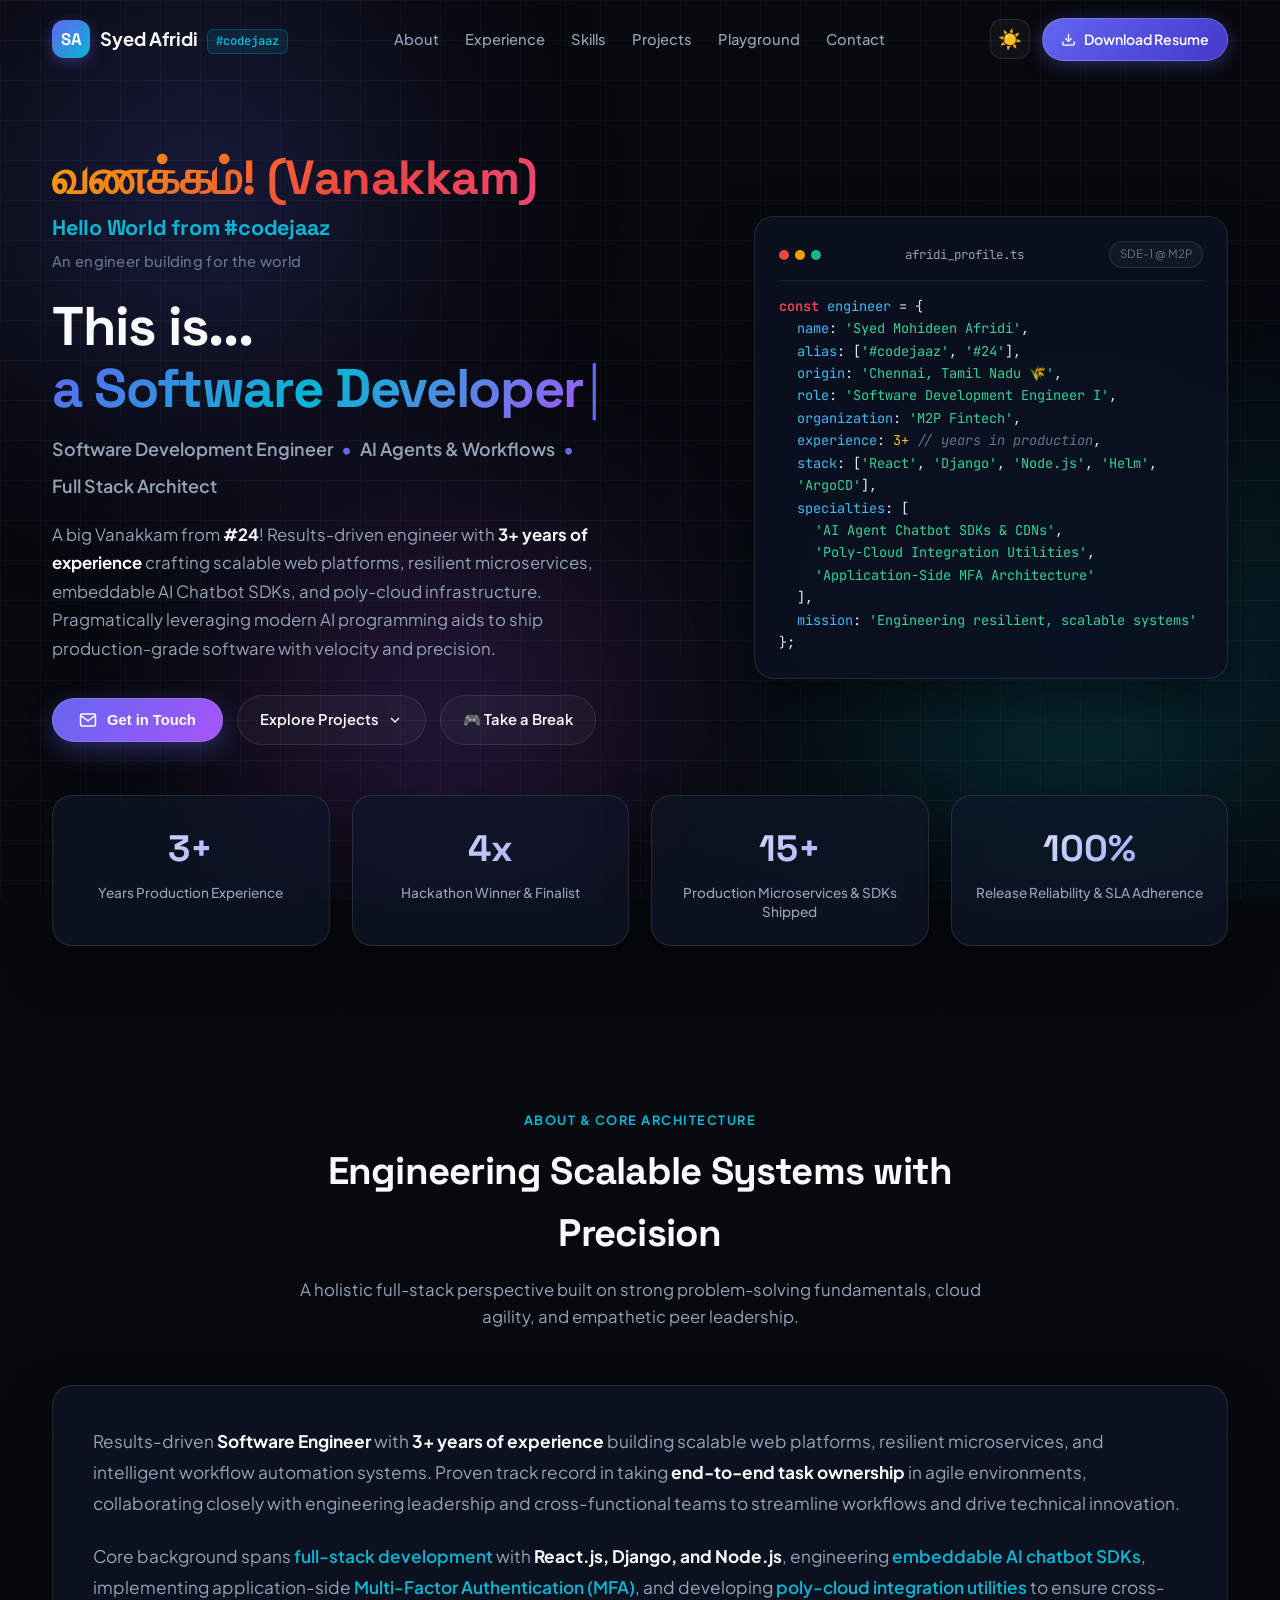
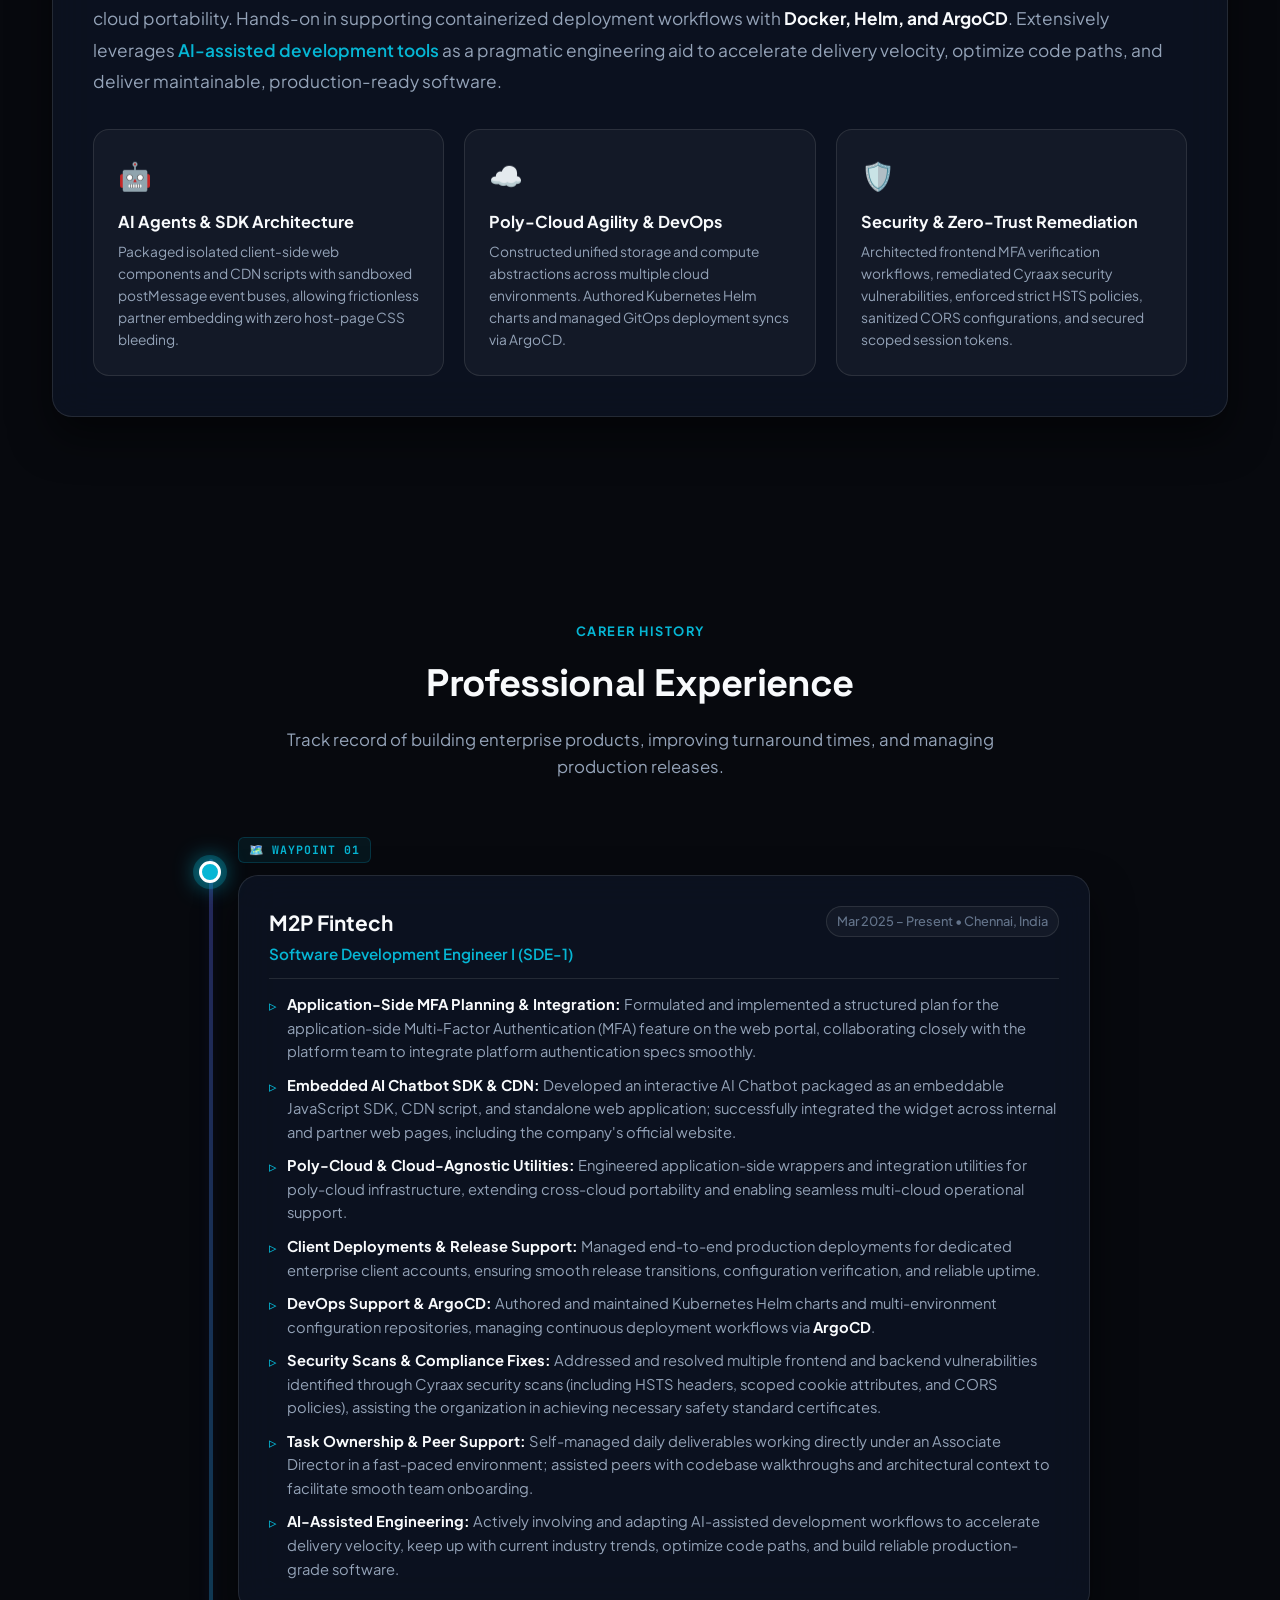
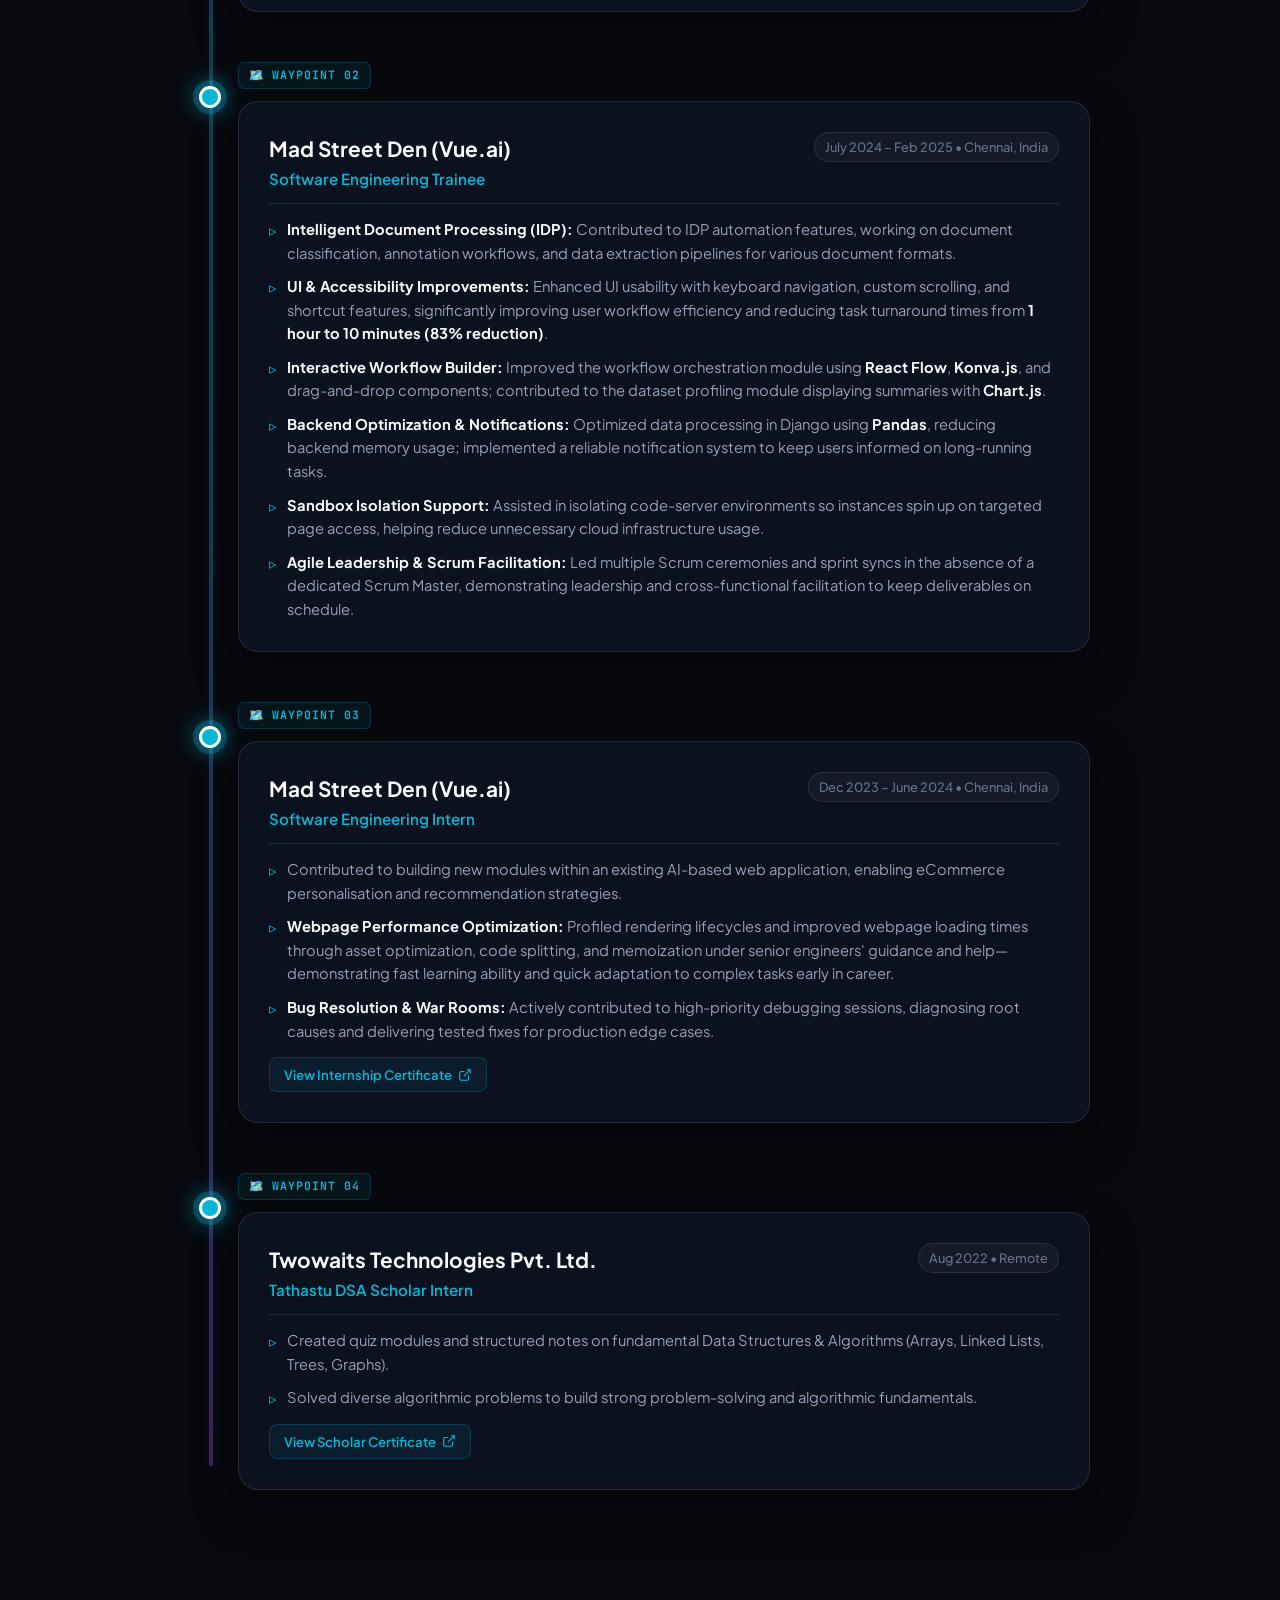
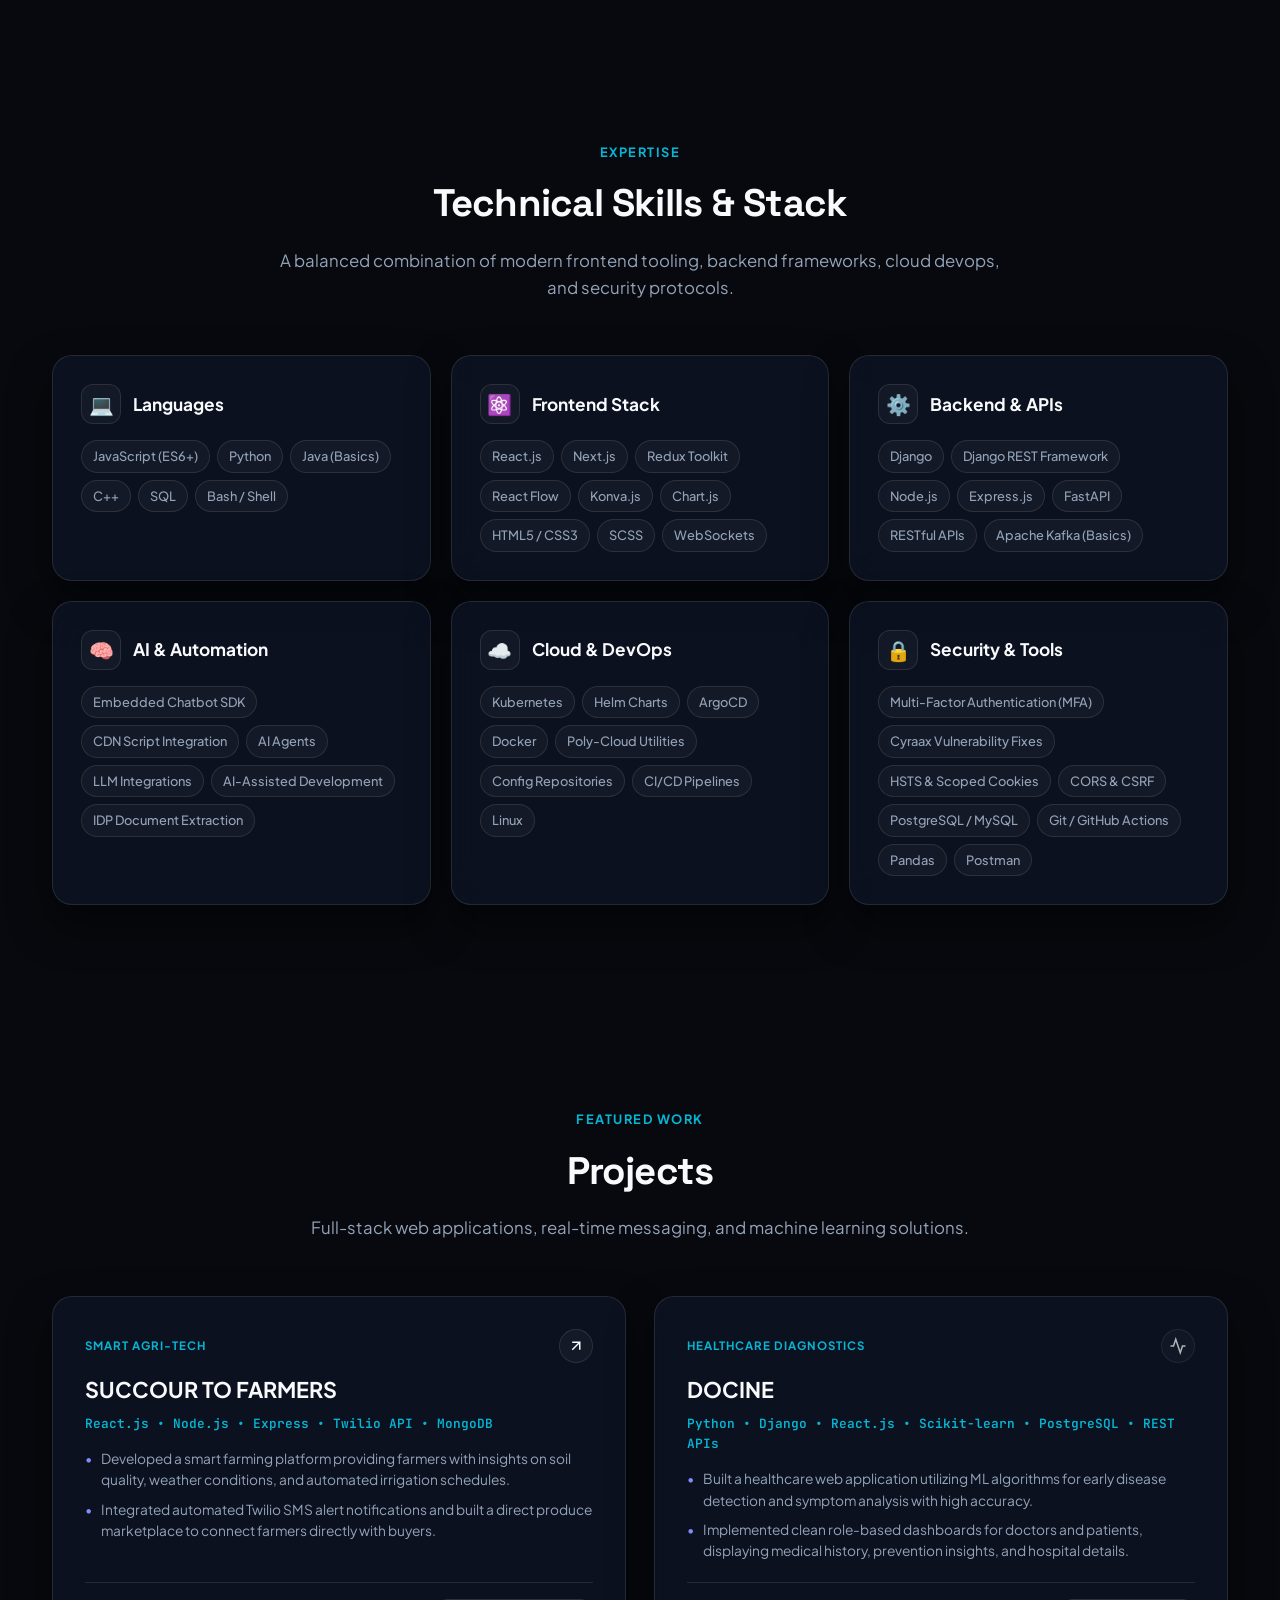
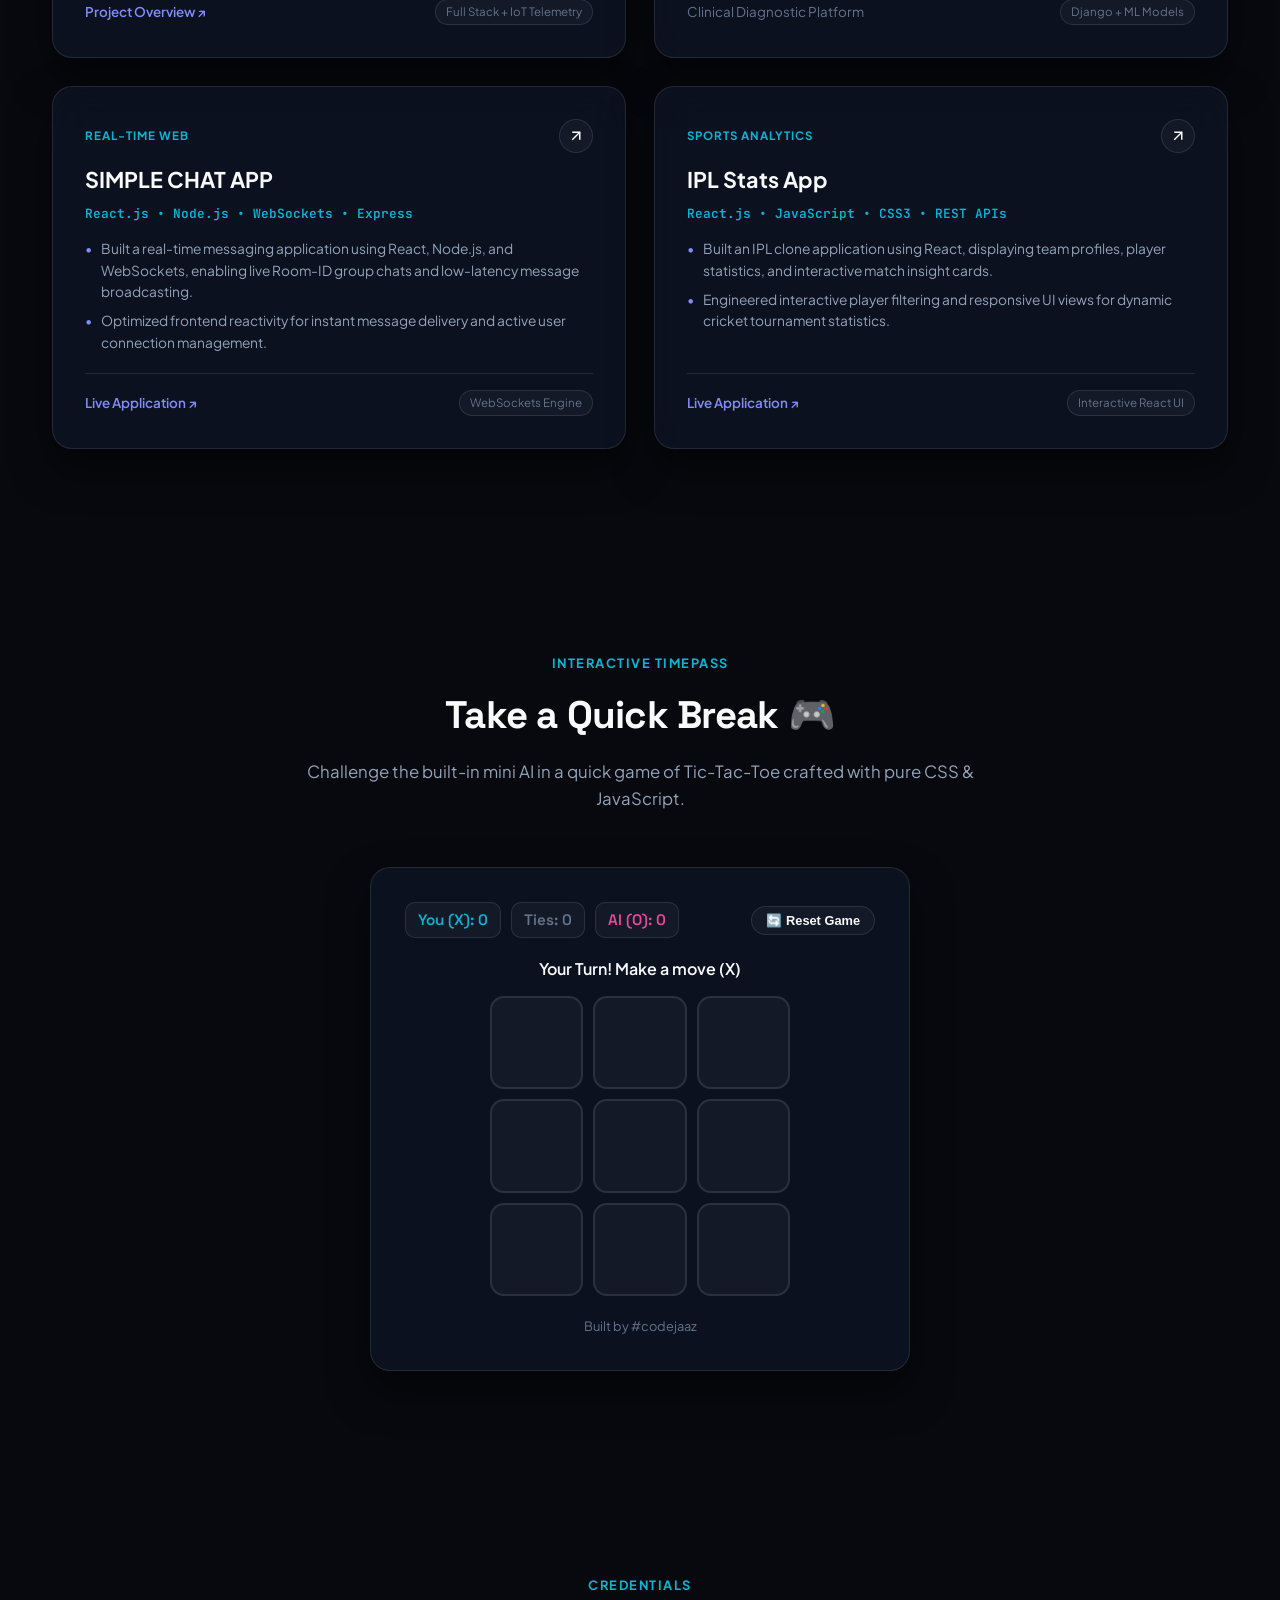
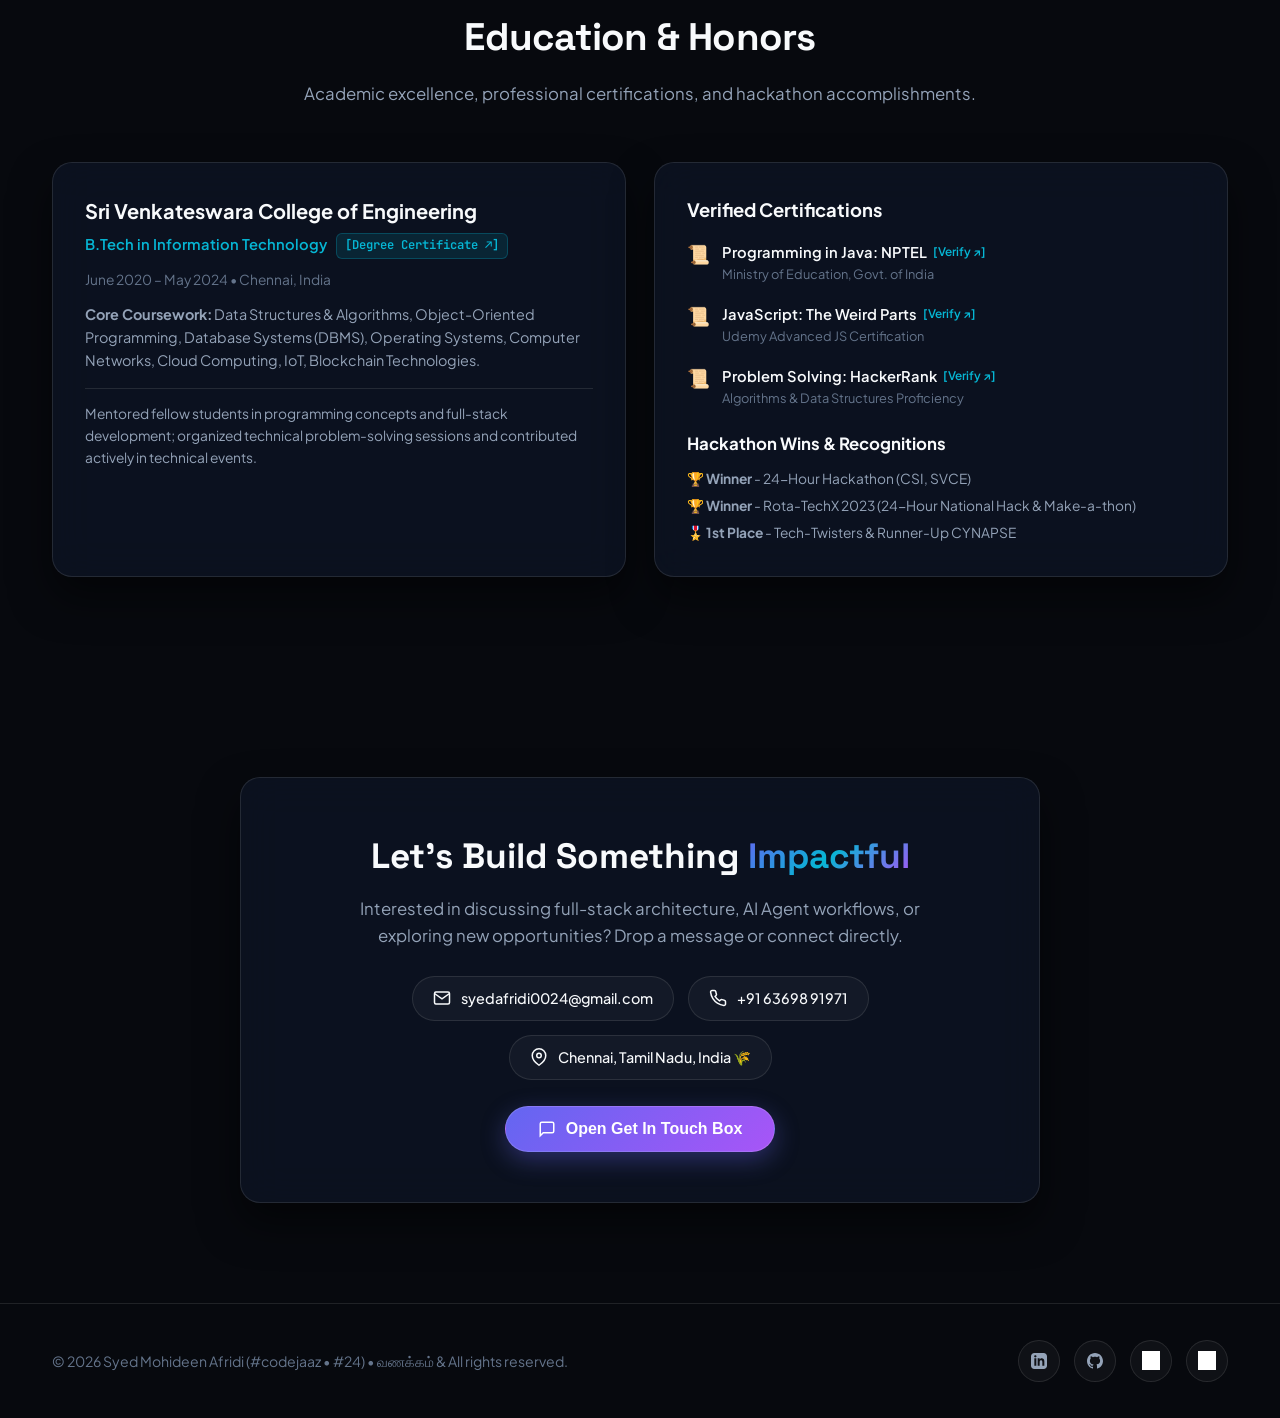
==== commit 5f54ecc8: "fix(resume): update download resume link to latest version" ====
--- a/index.html
+++ b/index.html
@@ -2001,7 +2001,8 @@
         </button>
 
         <!-- SINGLE DOWNLOAD RESUME CTA BUTTON -->
-        <a href="https://drive.google.com/uc?export=download&id=1eOCVqFUPTqAZwi6mKnLDBVmHuRU8d-fZ"
+        <a href="https://drive.google.com/uc?export=download&id=1sRZmqqNWitAa693LVBbjG-tn5_dCQl7e"
+          target="_blank" rel="noopener noreferrer"
           download="Syed_Mohideen_Afridi_Resume.pdf" class="btn-resume">
           <svg width="15" height="15" viewBox="0 0 24 24" fill="none" stroke="currentColor" stroke-width="2.2">
             <path d="M21 15v4a2 2 0 0 1-2 2H5a2 2 0 0 1-2-2v-4"></path>
@@ -2033,7 +2034,8 @@
     </ul>
 
     <div style="width: 100%; max-width: 280px; text-align: center;">
-      <a href="https://drive.google.com/uc?export=download&id=1eOCVqFUPTqAZwi6mKnLDBVmHuRU8d-fZ"
+      <a href="https://drive.google.com/uc?export=download&id=1sRZmqqNWitAa693LVBbjG-tn5_dCQl7e"
+        target="_blank" rel="noopener noreferrer"
         download="Syed_Mohideen_Afridi_Resume.pdf" class="btn-resume"
         style="display: inline-flex; width: 100%; justify-content: center; padding: 12px 20px; font-size: 0.95rem;">
         <svg width="16" height="16" viewBox="0 0 24 24" fill="none" stroke="currentColor" stroke-width="2.2">
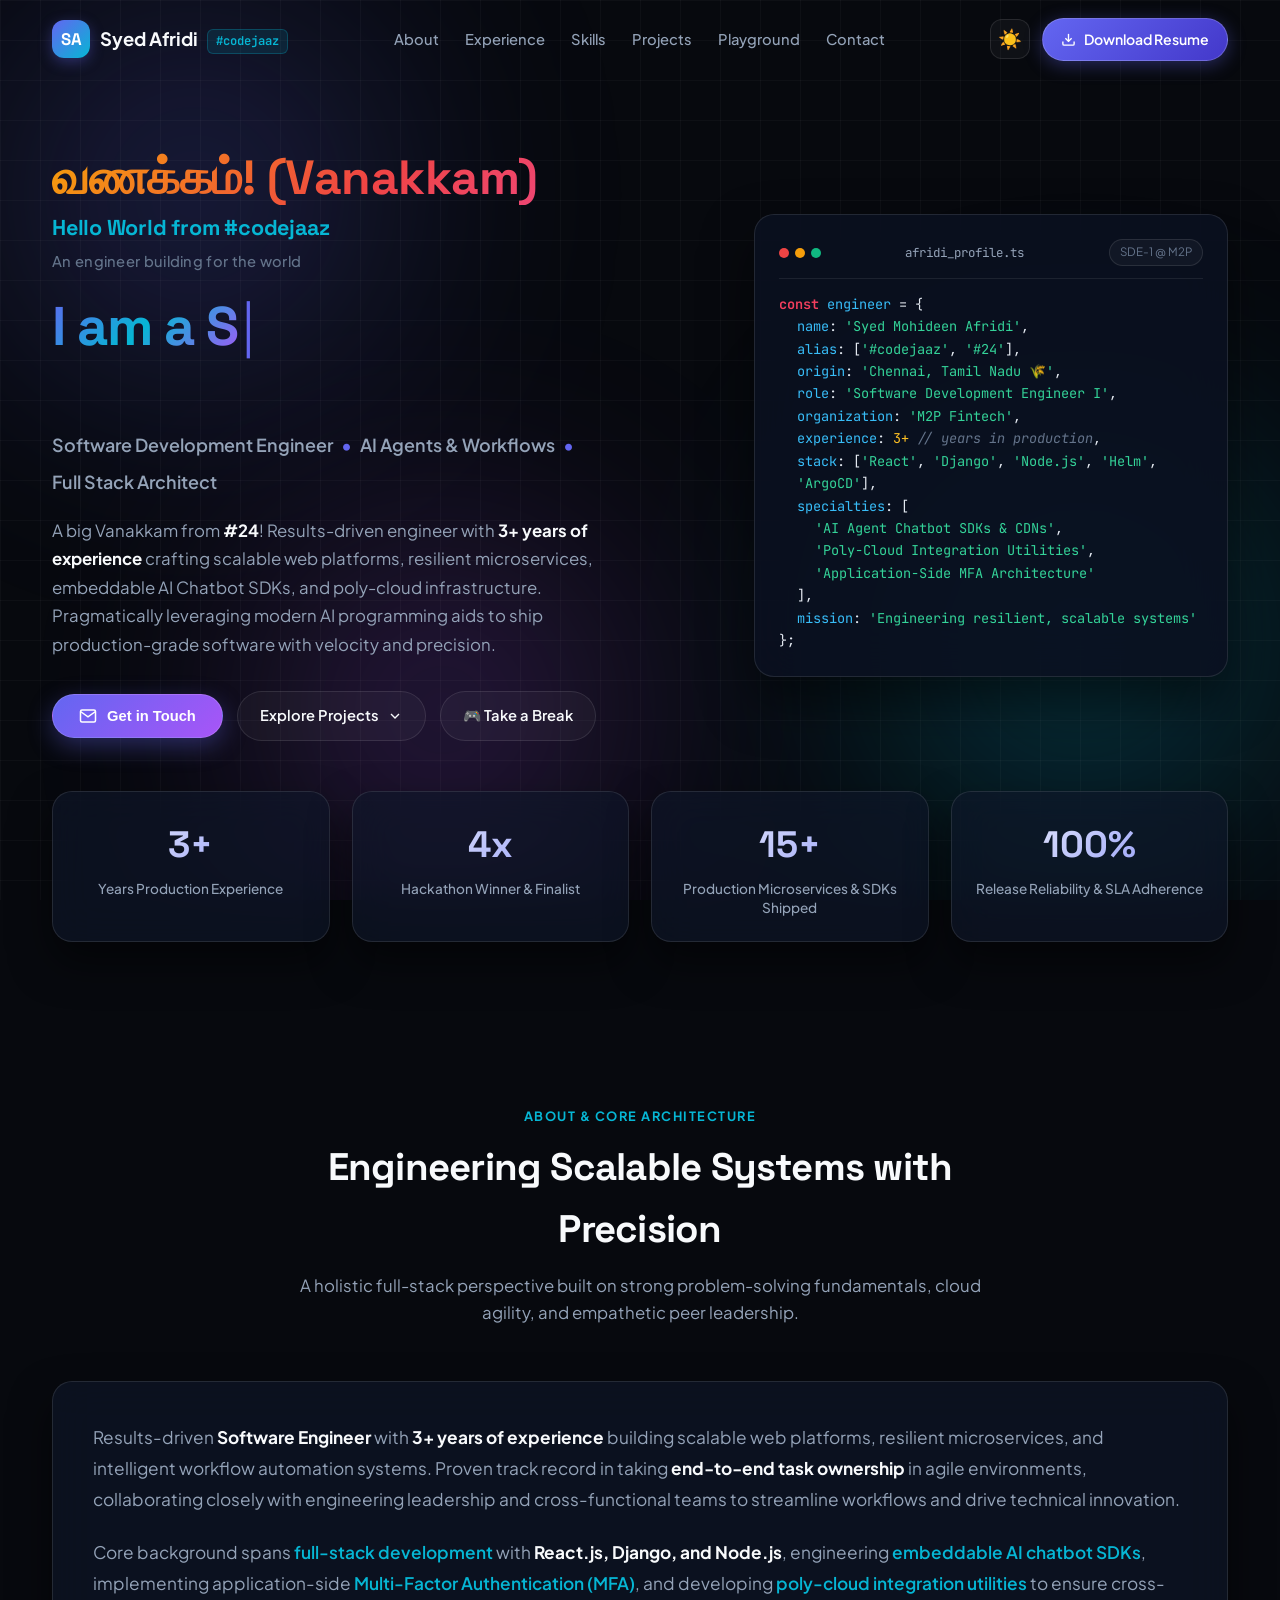
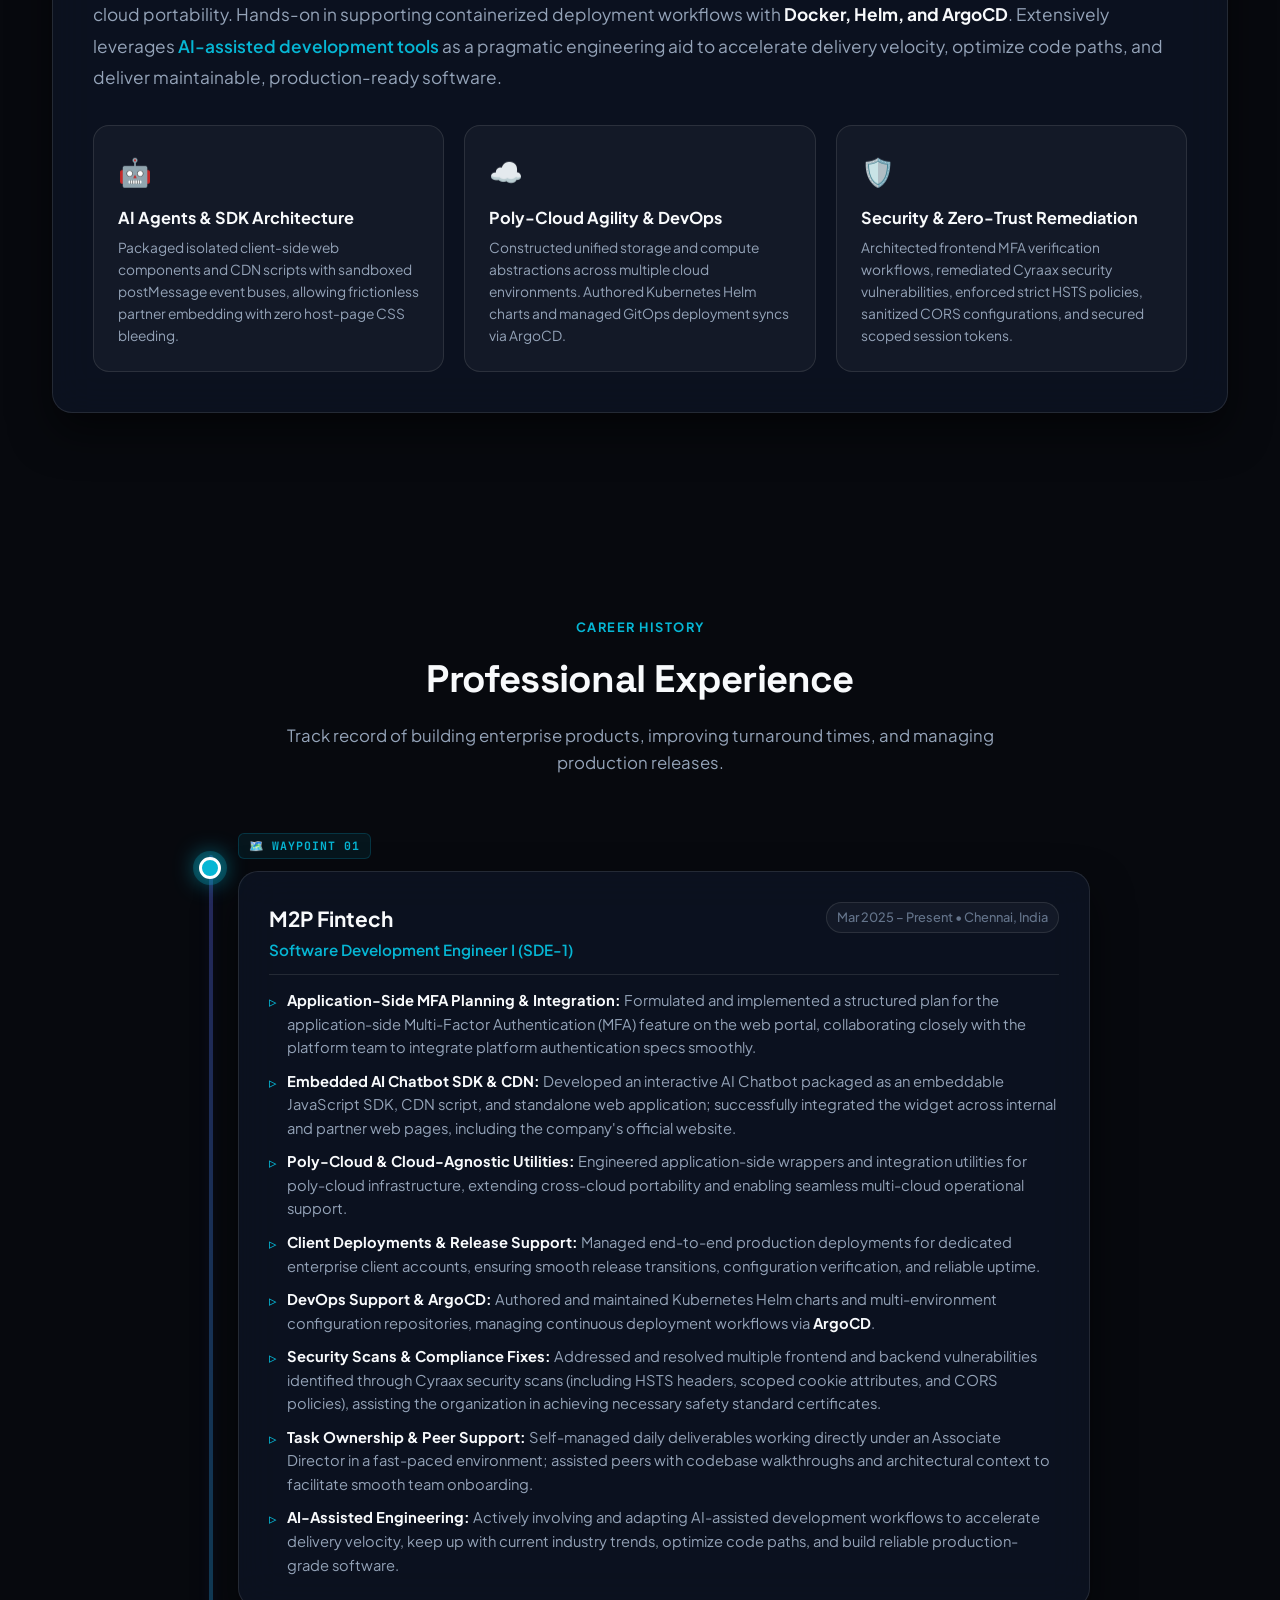
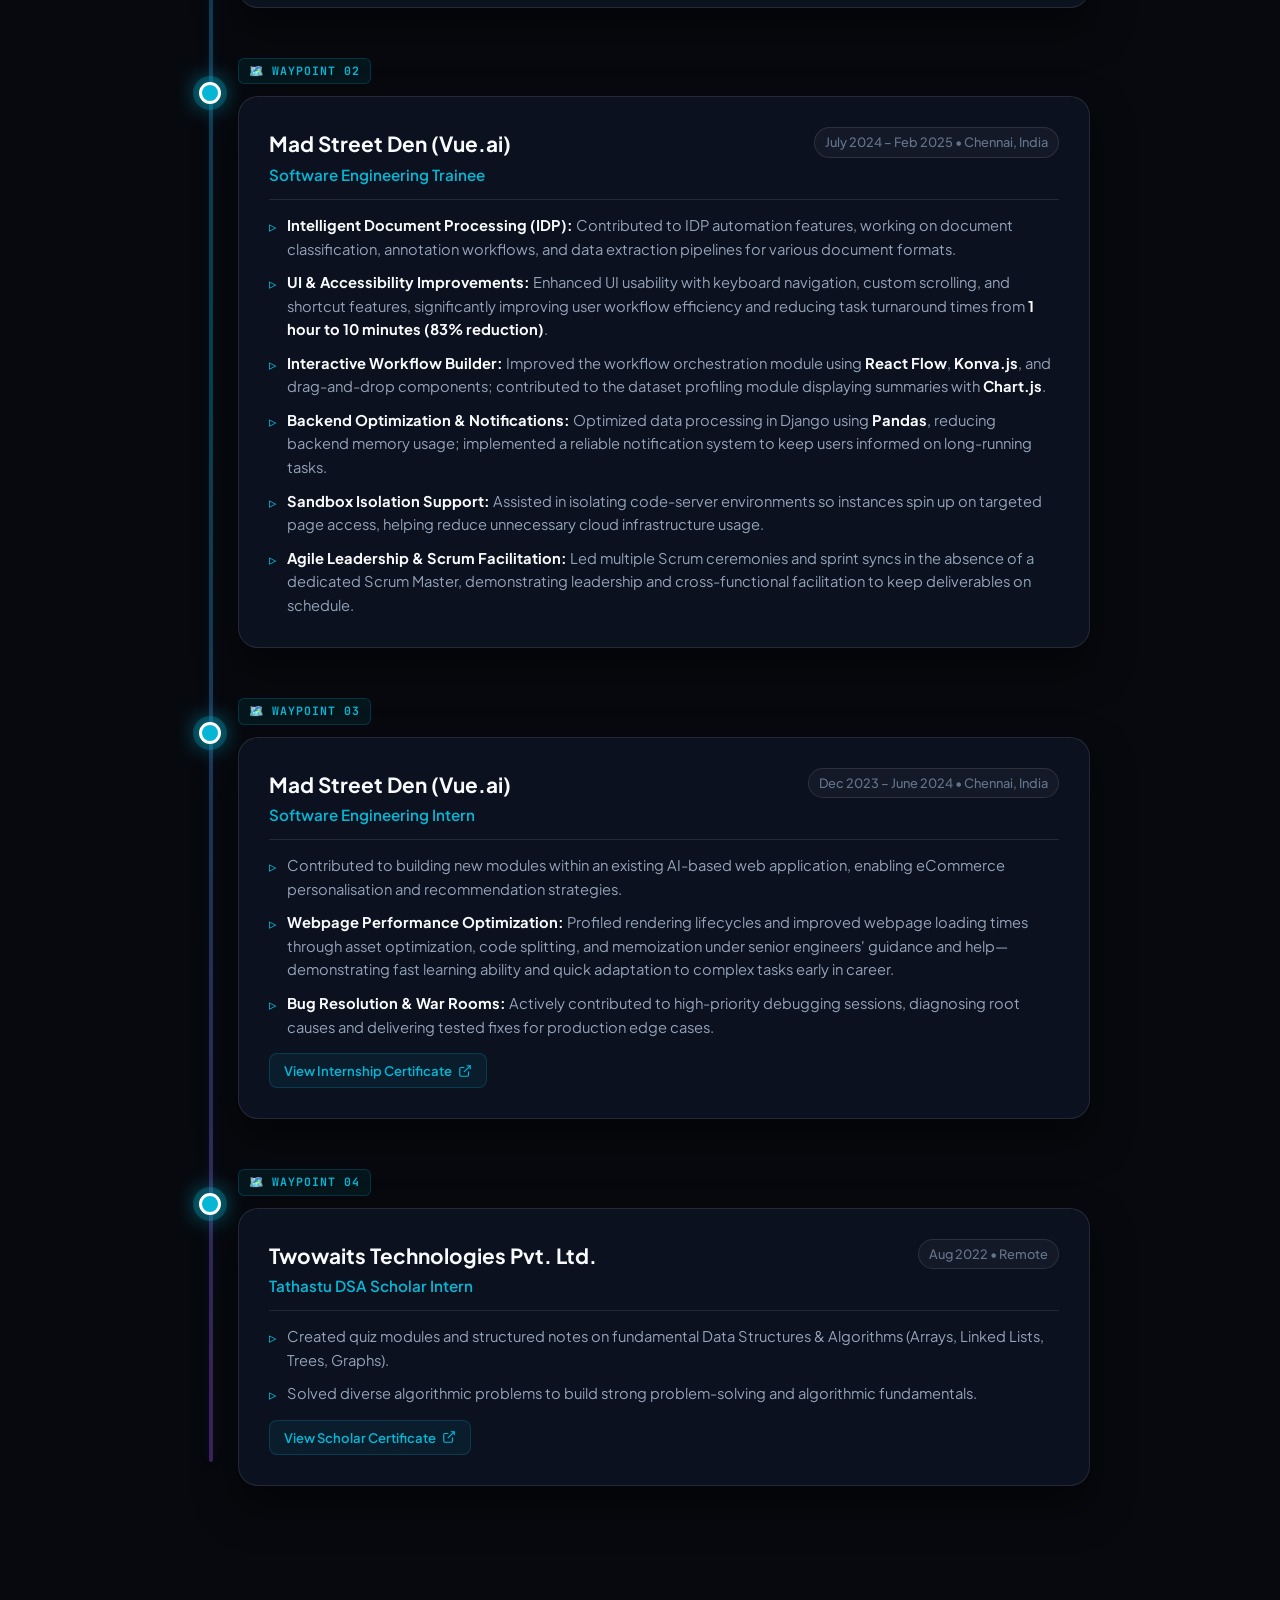
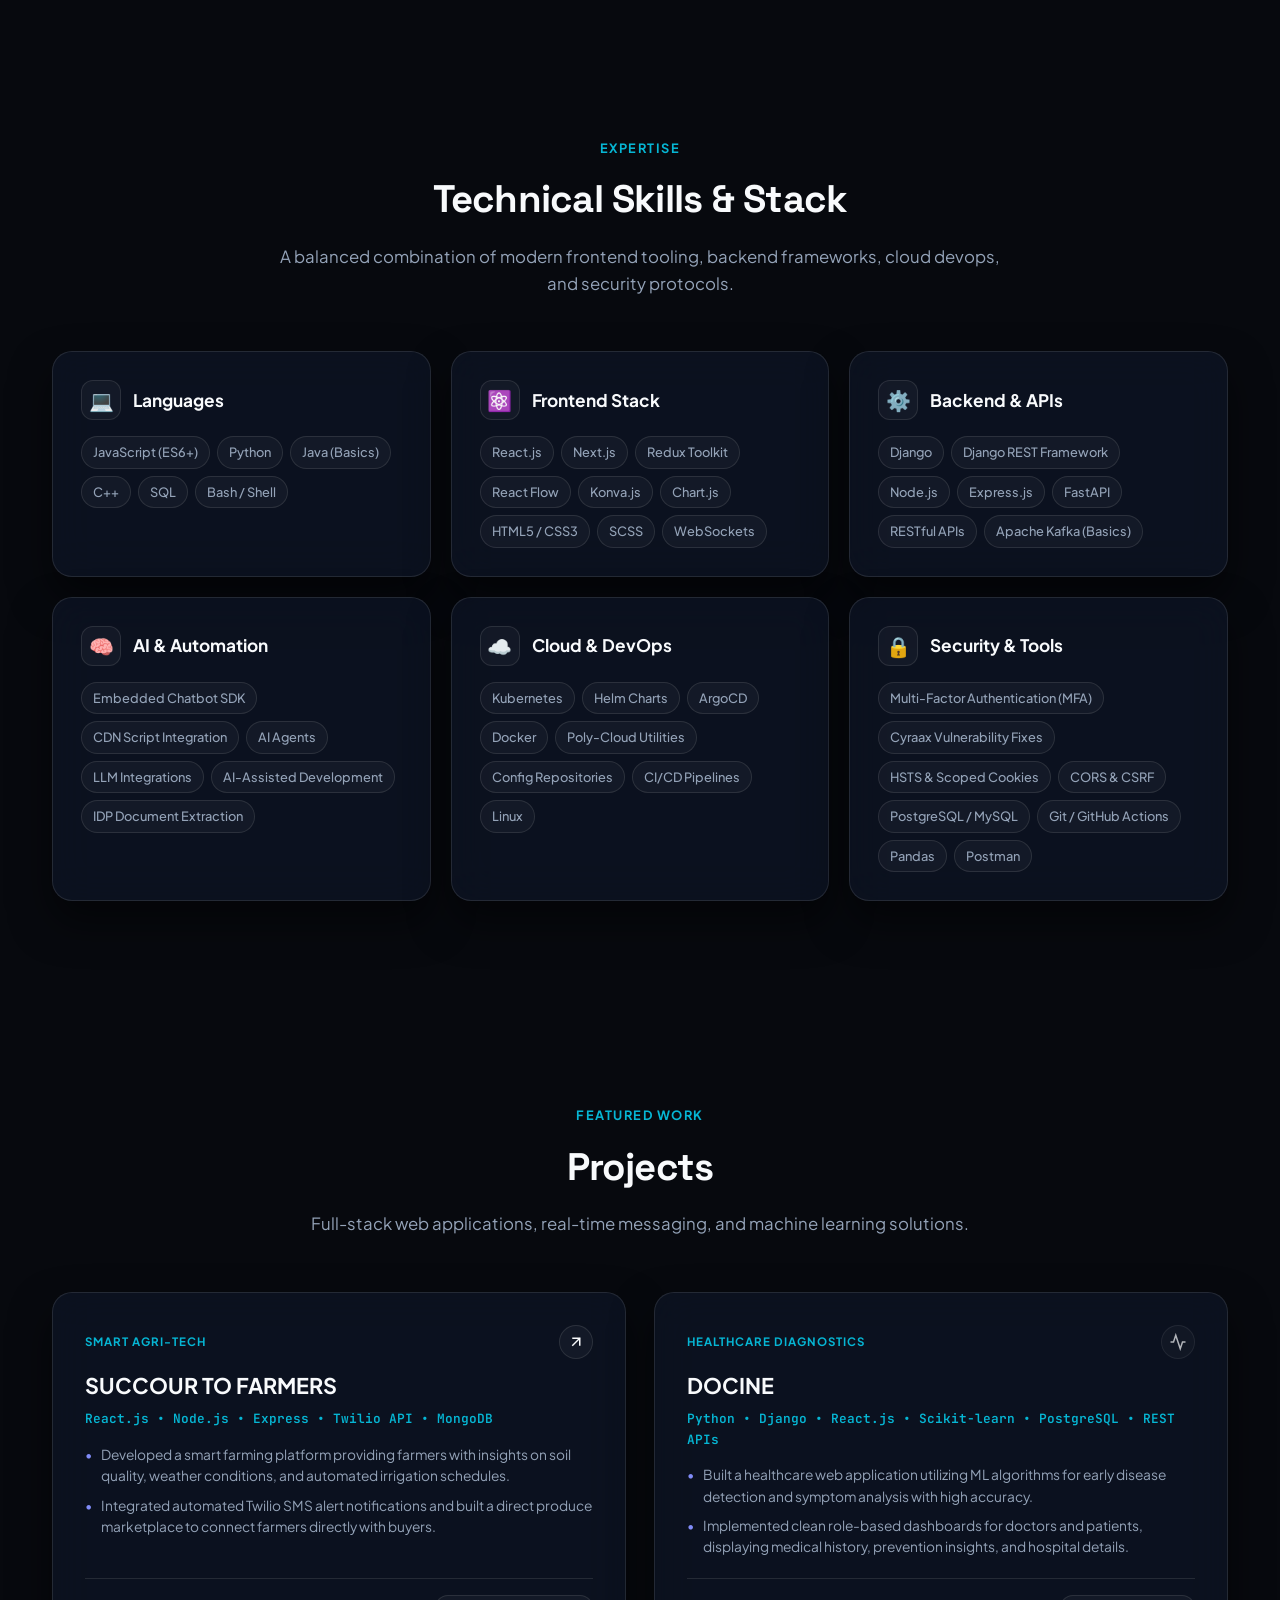
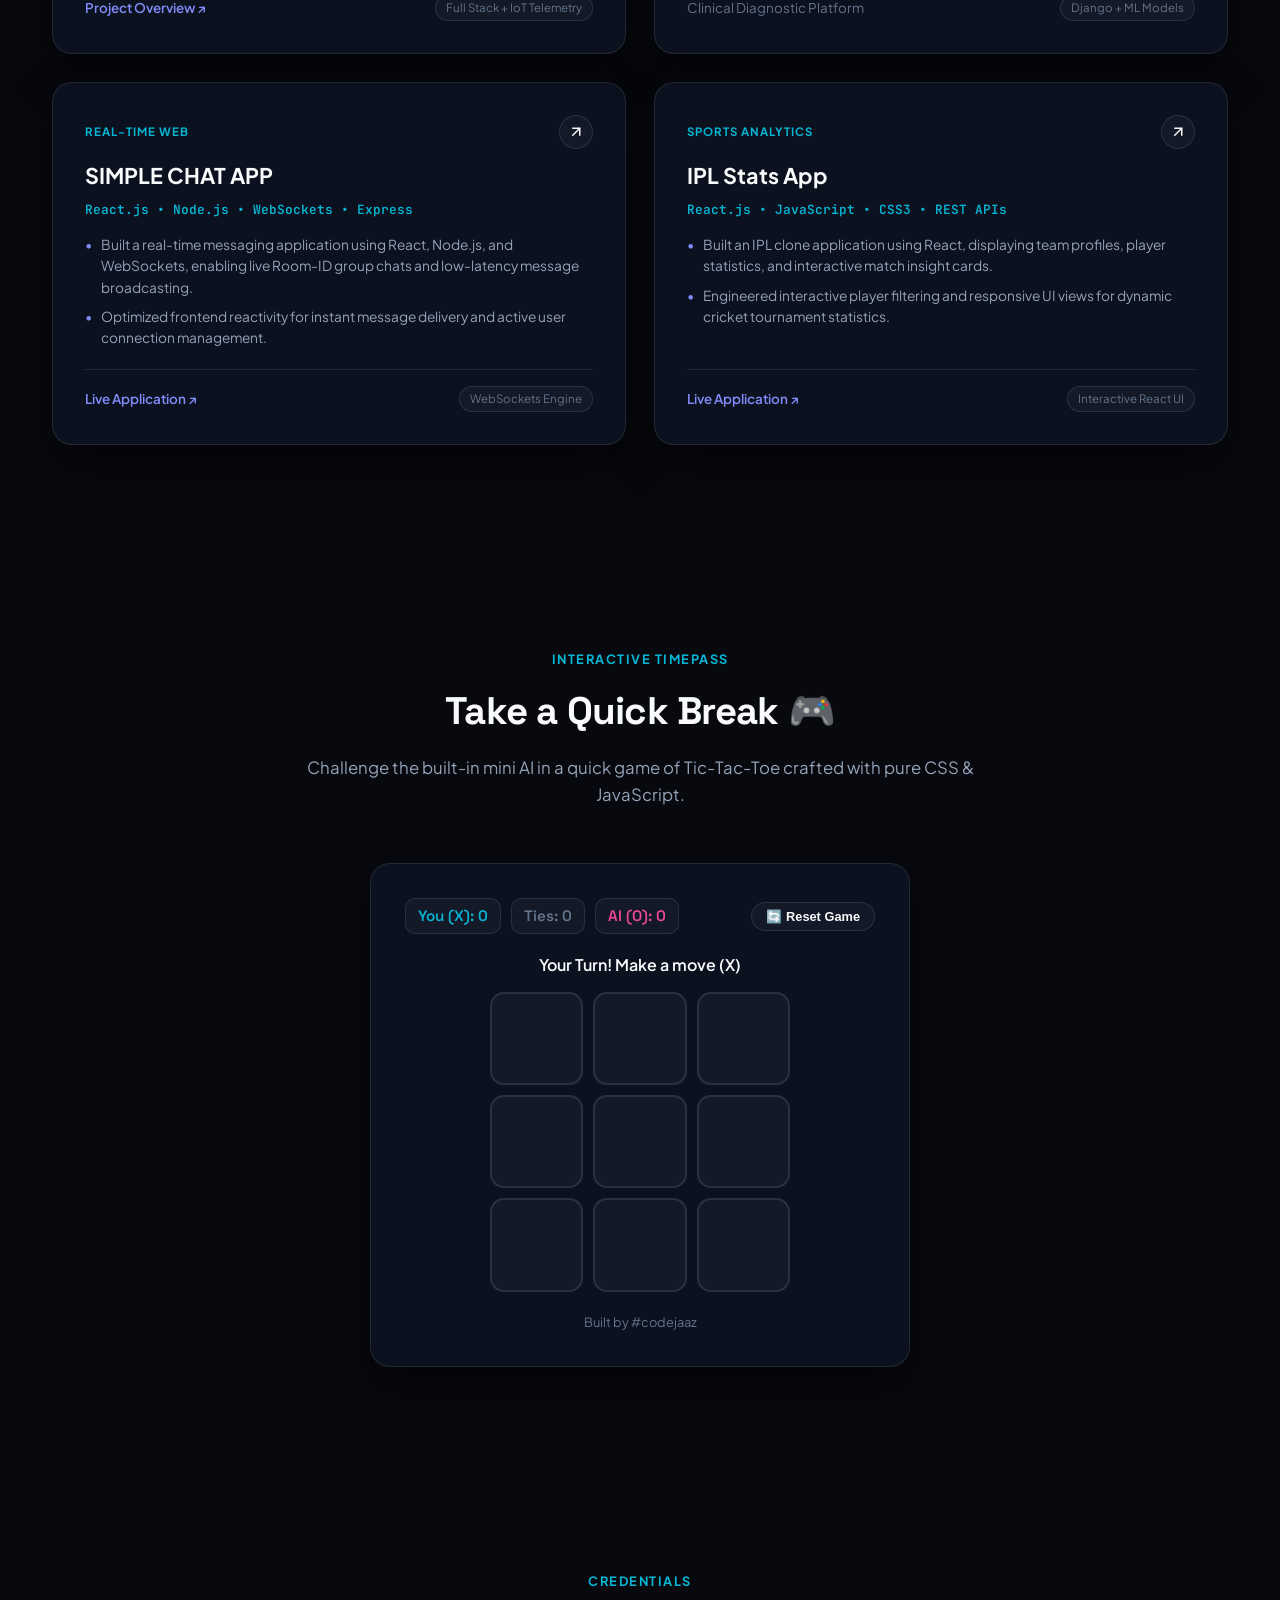
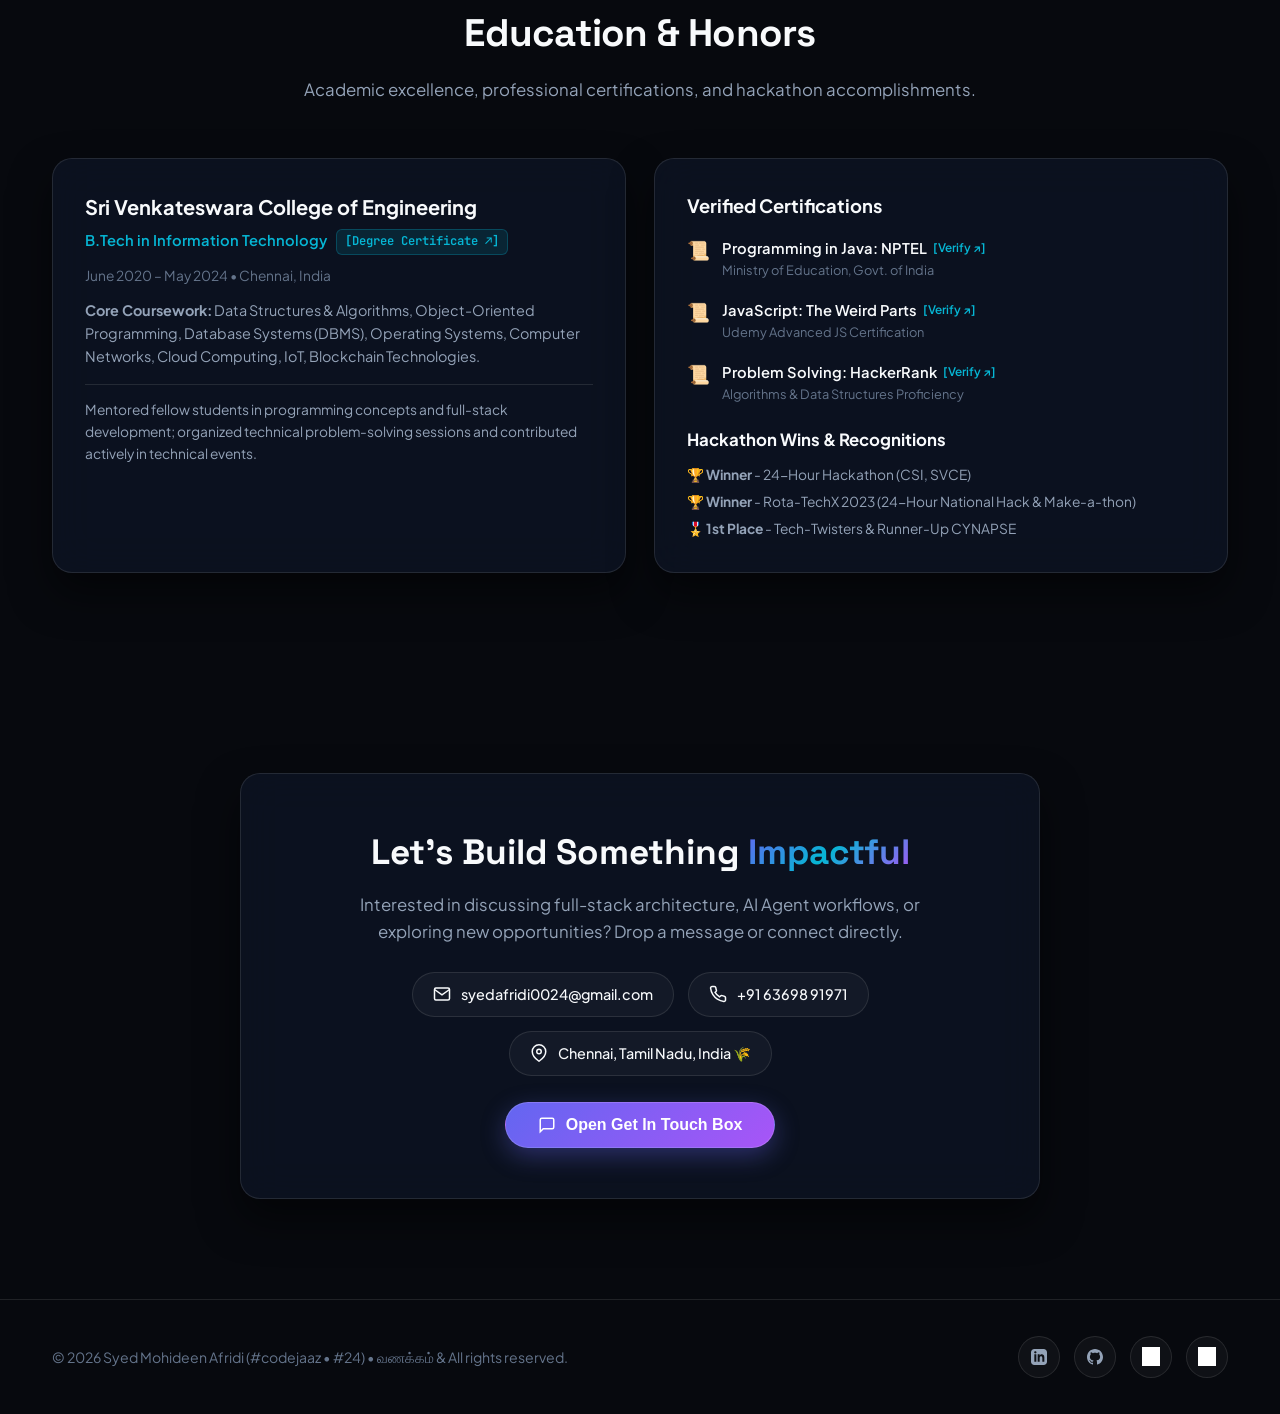
==== commit aef83cc9: "feat(hero): adjust typewriter sequence to 'This is Syed', 'I am ...' roles, and slow typing cadence" ====
--- a/index.html
+++ b/index.html
@@ -2064,8 +2064,7 @@
 
             <!-- Dynamic Keyboard Typewriter Name & Roles -->
             <h1 class="hero-name" style="margin-top: 14px;">
-              This is...<br>
-              <span class="gradient-text" id="typewriterText">Syed Mohideen Afridi</span><span
+              <span class="gradient-text" id="typewriterText">This is Syed</span><span
                 class="typewriter-cursor">|</span>
             </h1>
           </div>
@@ -3019,17 +3018,17 @@
     // ----------------------------------------------------
     const typewriterElement = document.getElementById('typewriterText');
     const phrases = [
-      "Syed Mohideen Afridi",
-      "a Software Developer",
-      "an AI Agent Builder",
-      "a Full Stack Architect",
-      "#codejaaz • #24"
+      "This is Syed",
+      "I am a Software Development Engineer",
+      "I am an AI Agent Builder",
+      "I am a Full Stack Architect",
+      "also known as codejaaz #24"
     ];
 
     let phraseIndex = 0;
     let charIndex = phrases[0].length;
     let isDeleting = false;
-    let typingSpeed = 85;
+    let typingSpeed = 120;
 
     function runTypewriter() {
       const currentPhrase = phrases[phraseIndex];
@@ -3037,20 +3036,20 @@
       if (isDeleting) {
         charIndex--;
         typewriterElement.textContent = currentPhrase.substring(0, charIndex);
-        typingSpeed = 40;
+        typingSpeed = 50;
       } else {
         charIndex++;
         typewriterElement.textContent = currentPhrase.substring(0, charIndex);
-        typingSpeed = 85;
+        typingSpeed = 120;
       }
 
       if (!isDeleting && charIndex === currentPhrase.length) {
         isDeleting = true;
-        typingSpeed = 1900;
+        typingSpeed = 2400; // Generous pause so readers easily digest the phrase
       } else if (isDeleting && charIndex === 0) {
         isDeleting = false;
         phraseIndex = (phraseIndex + 1) % phrases.length;
-        typingSpeed = 350;
+        typingSpeed = 450; // Smooth pause before typing next phrase
       }
 
       setTimeout(runTypewriter, typingSpeed);
@@ -3059,7 +3058,7 @@
     setTimeout(() => {
       isDeleting = true;
       runTypewriter();
-    }, 1800);
+    }, 2400);
 
     // ----------------------------------------------------
     // 4. TIC-TAC-TOE MINI-GAME (#codejaaz vs AI)
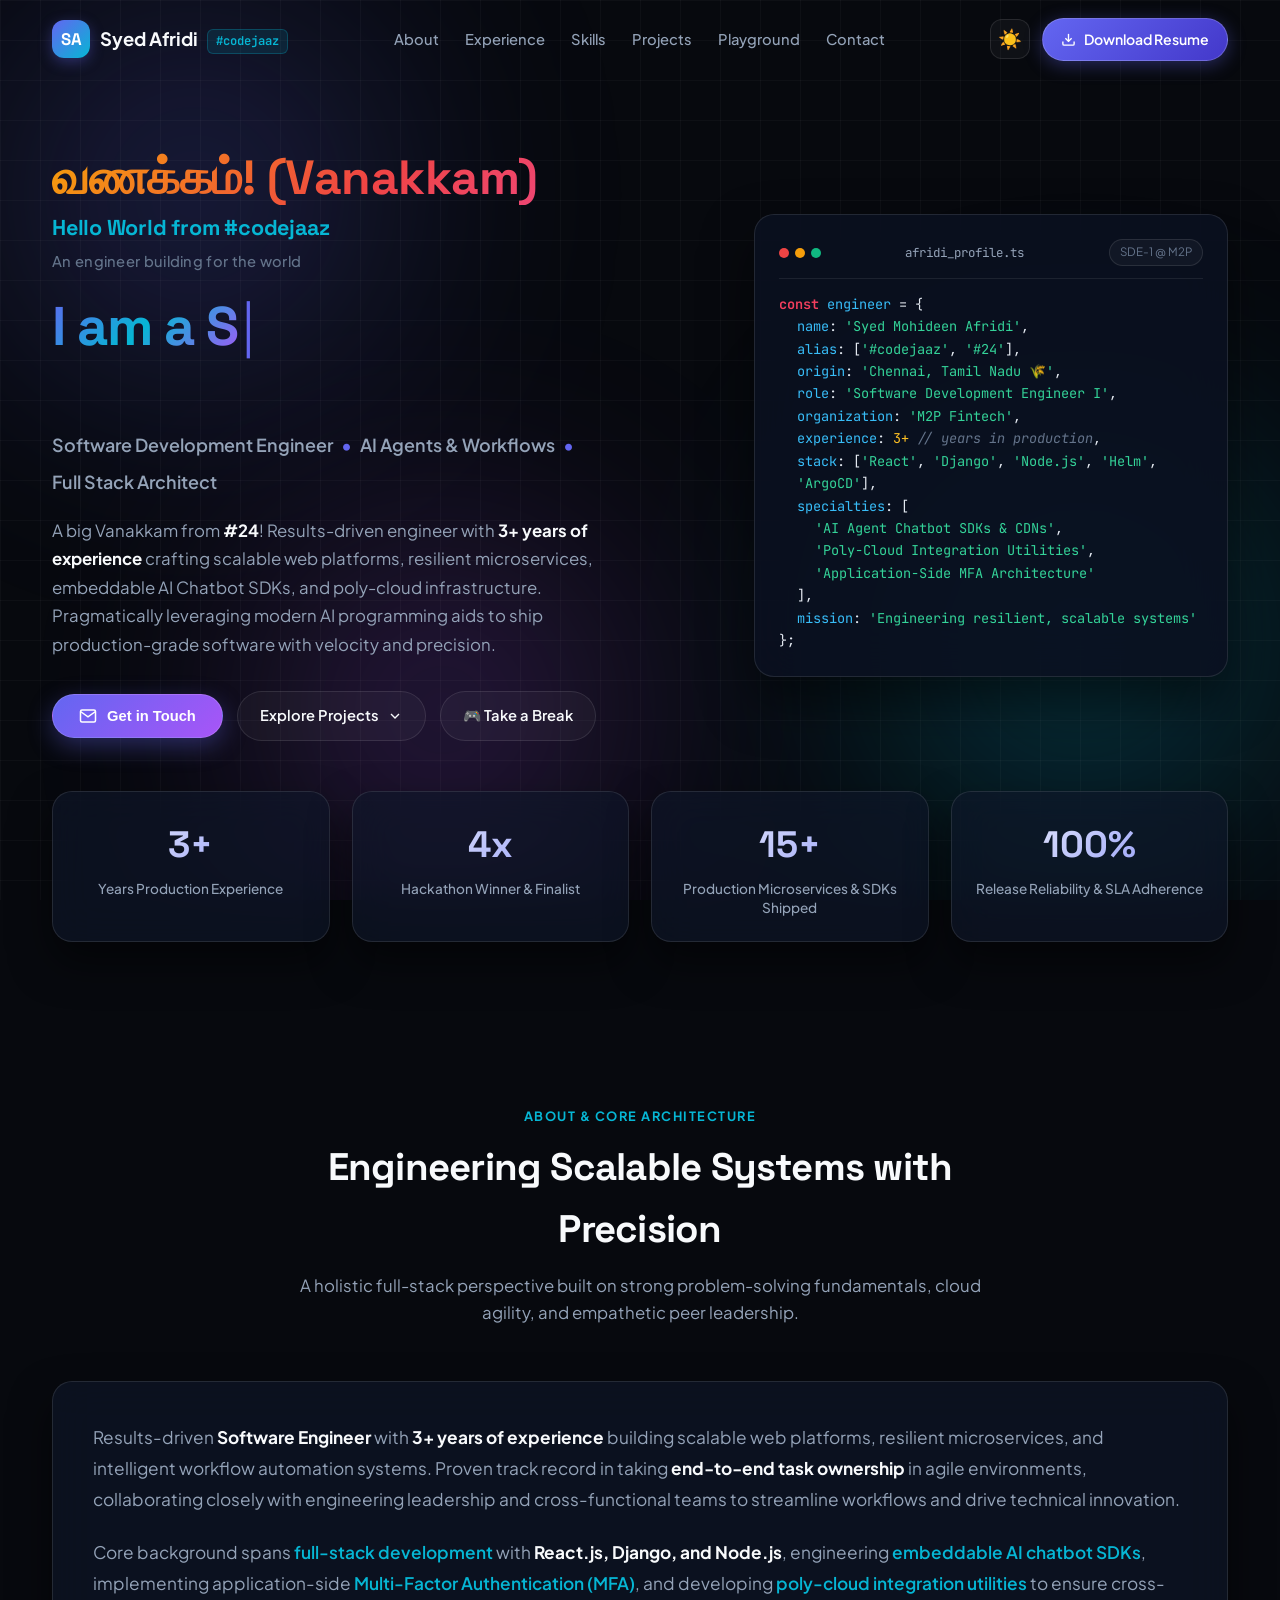
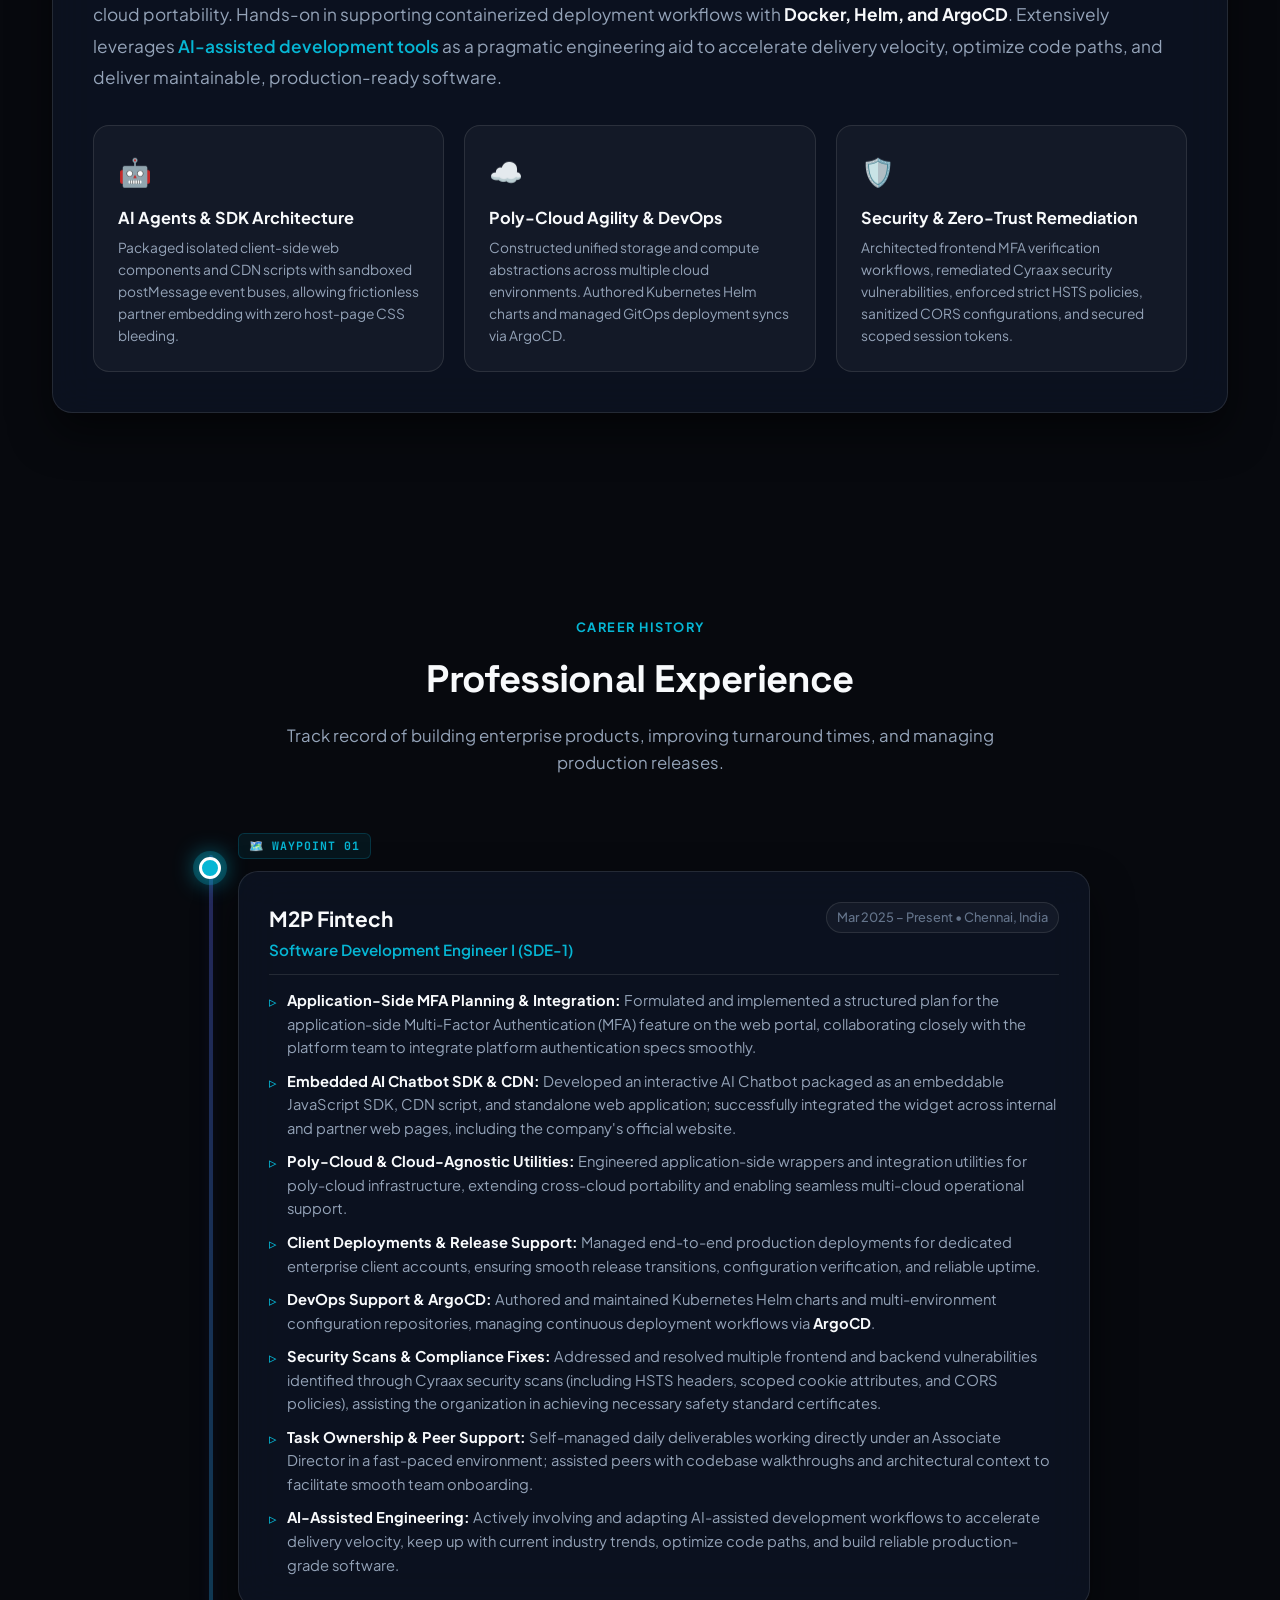
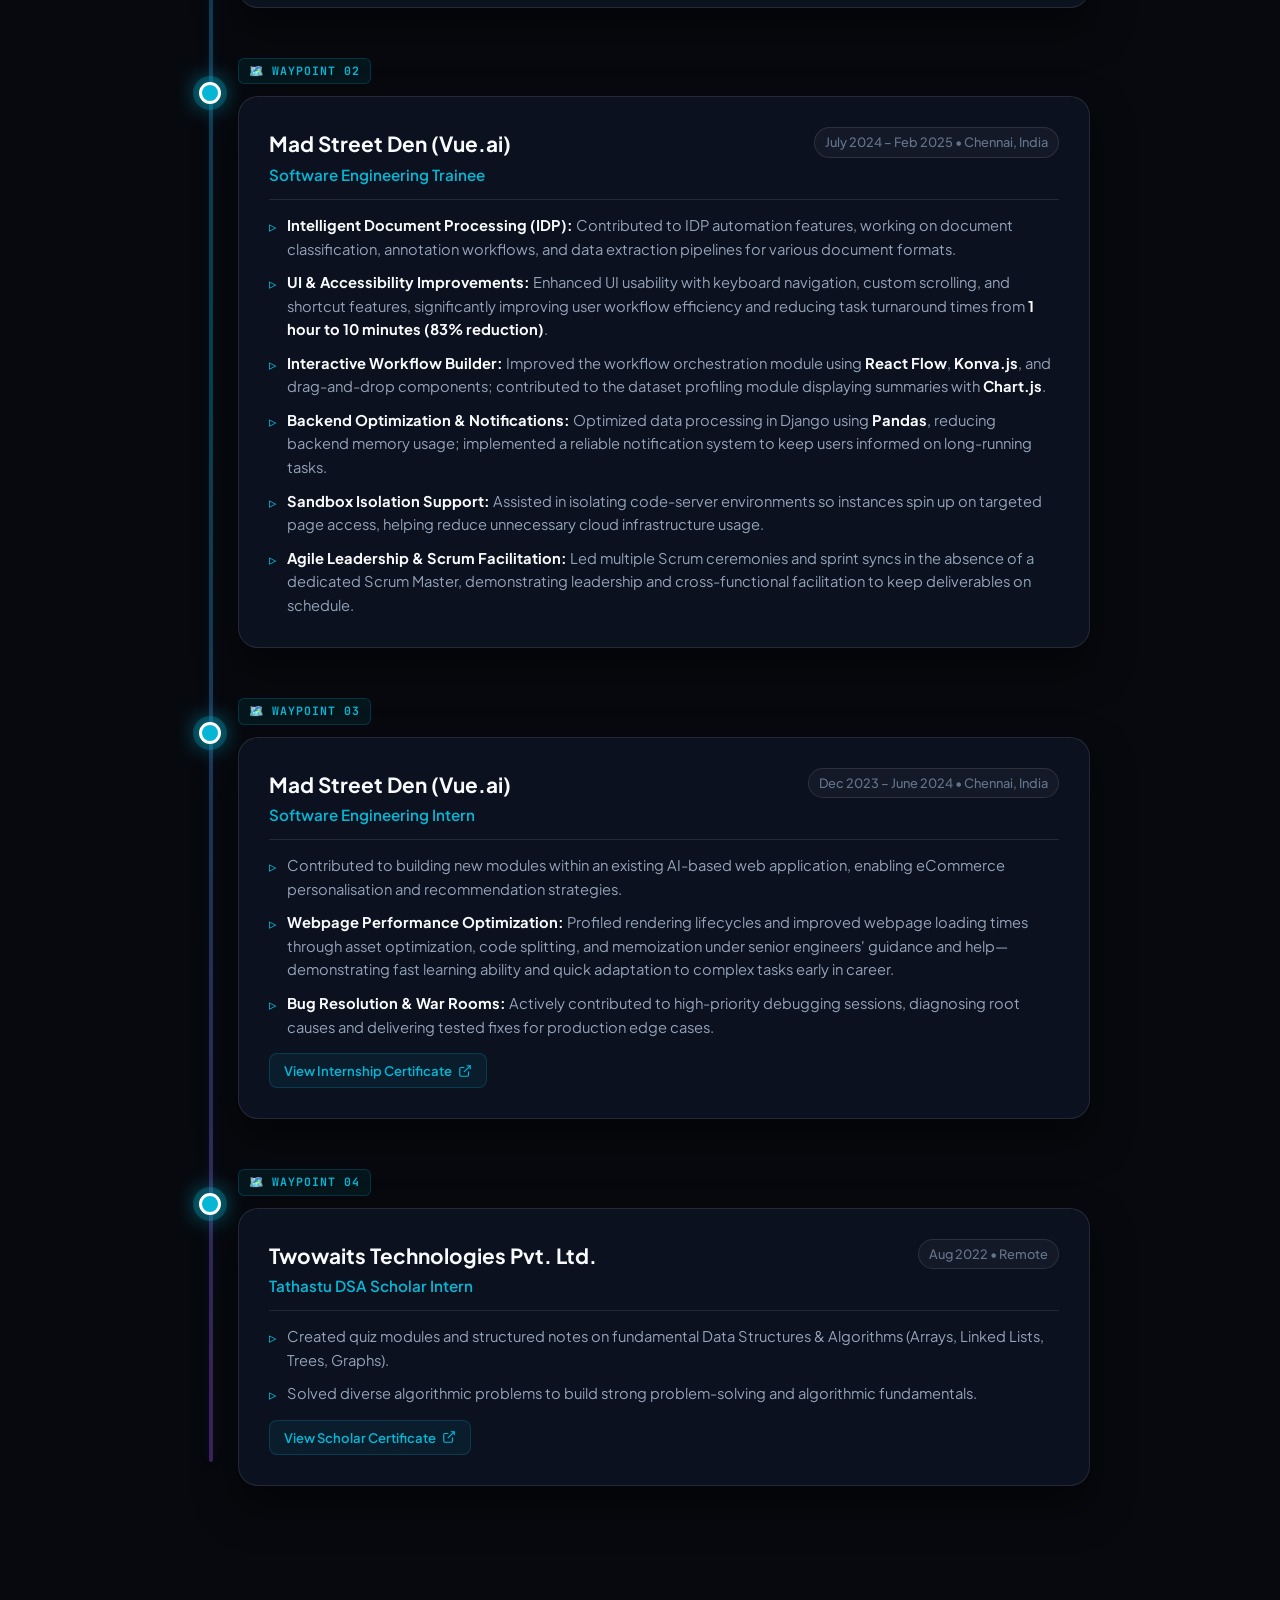
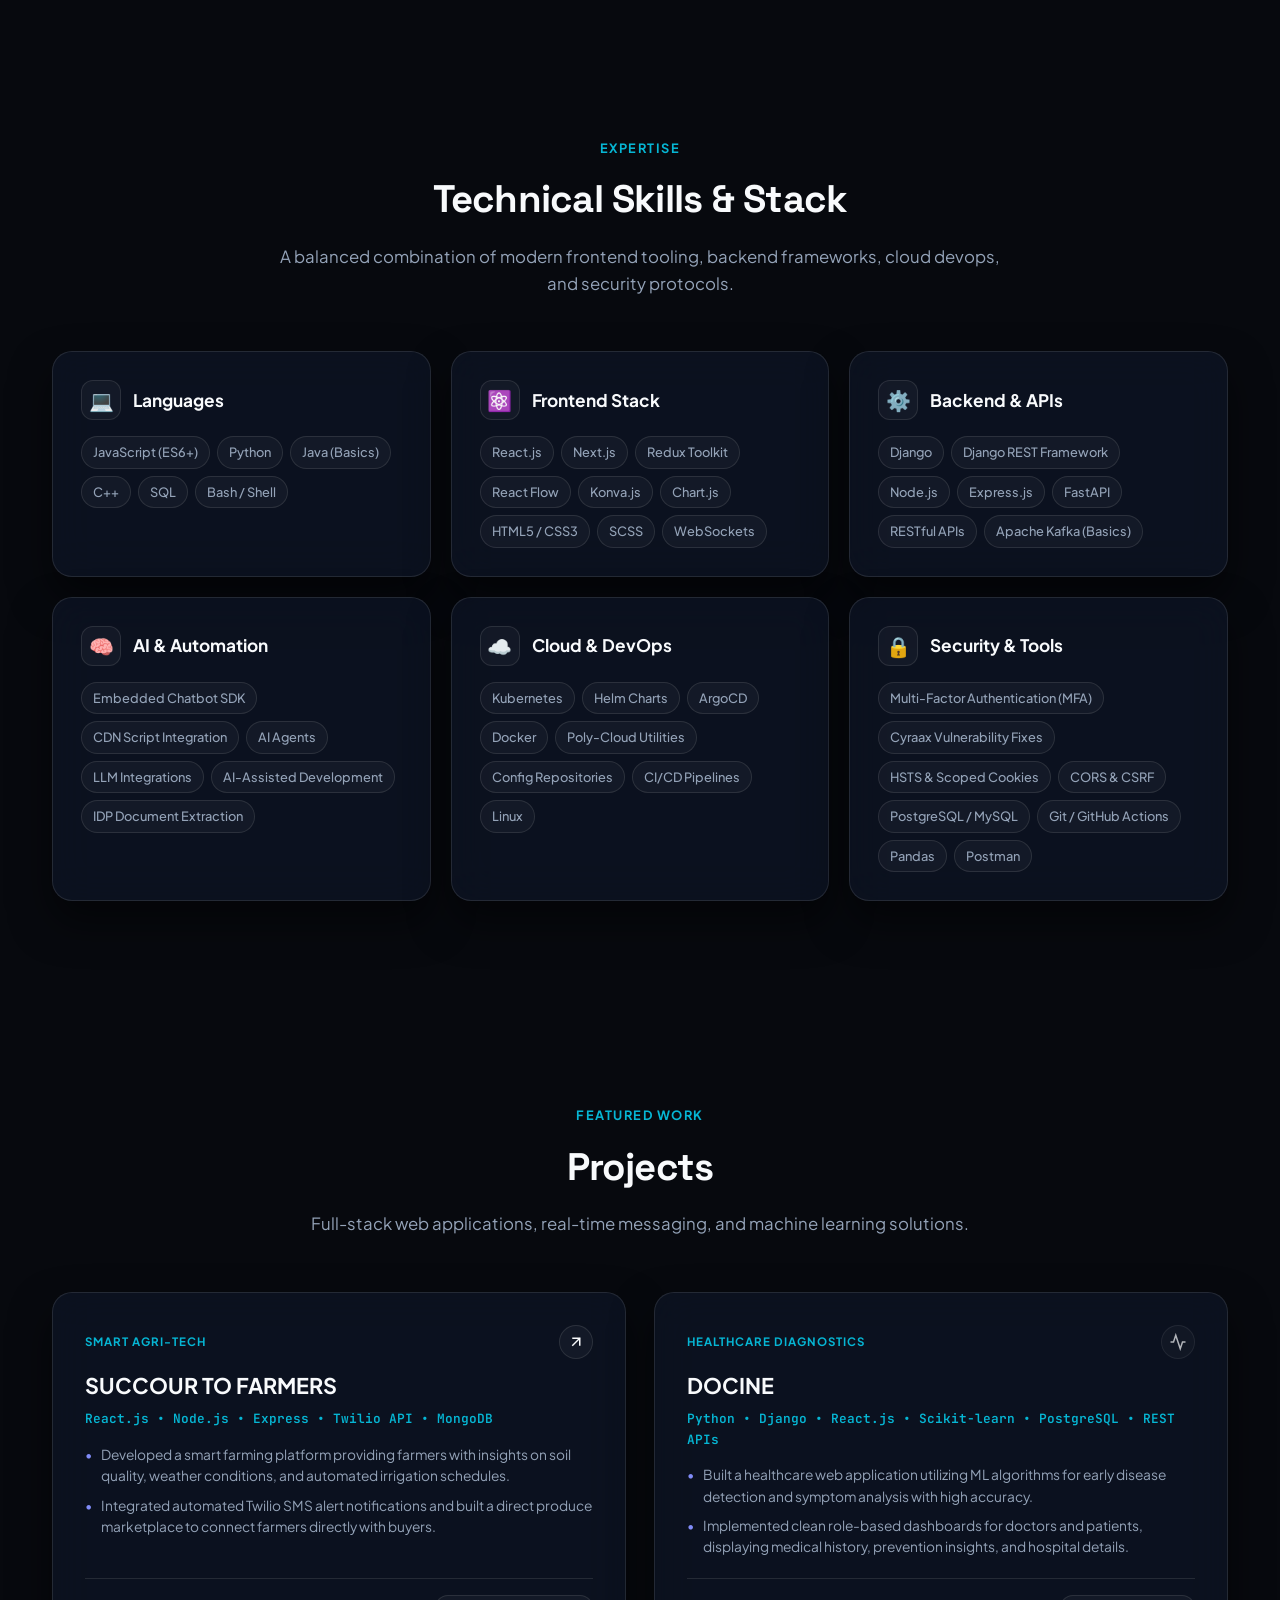
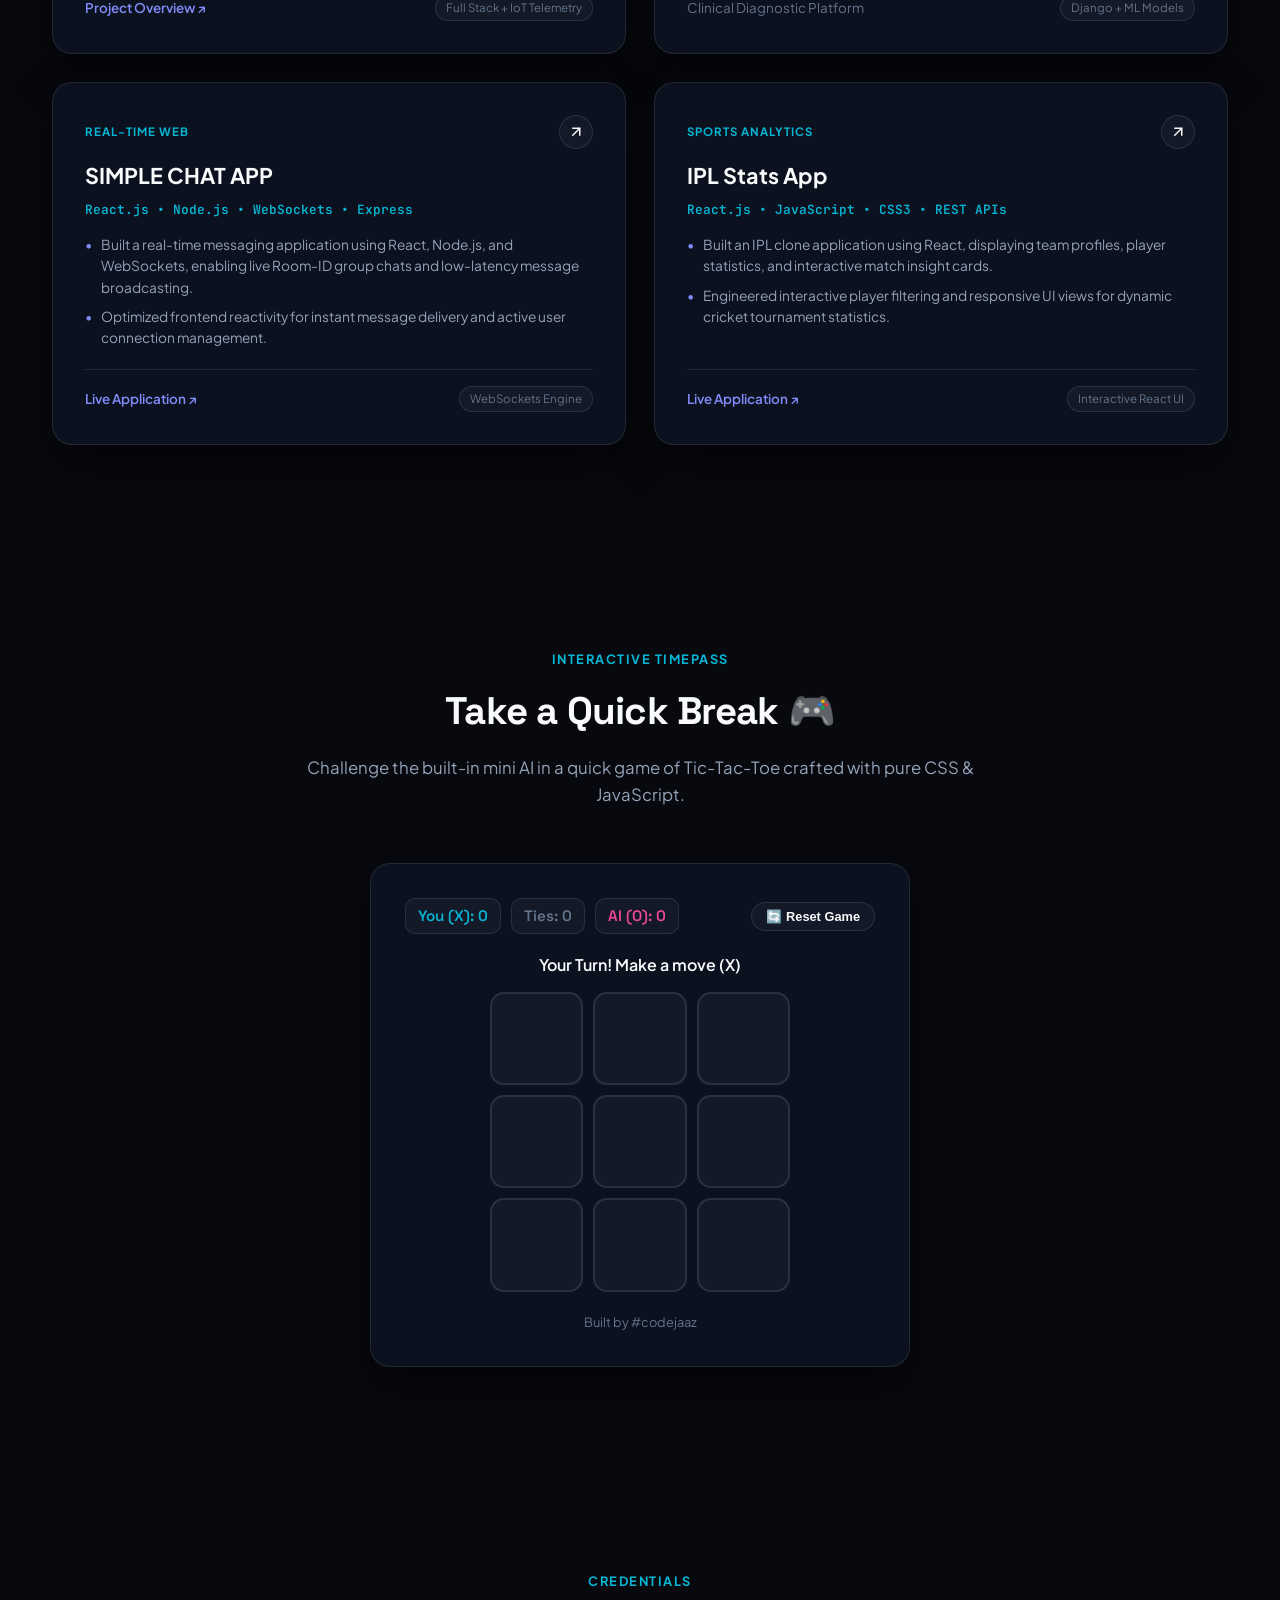
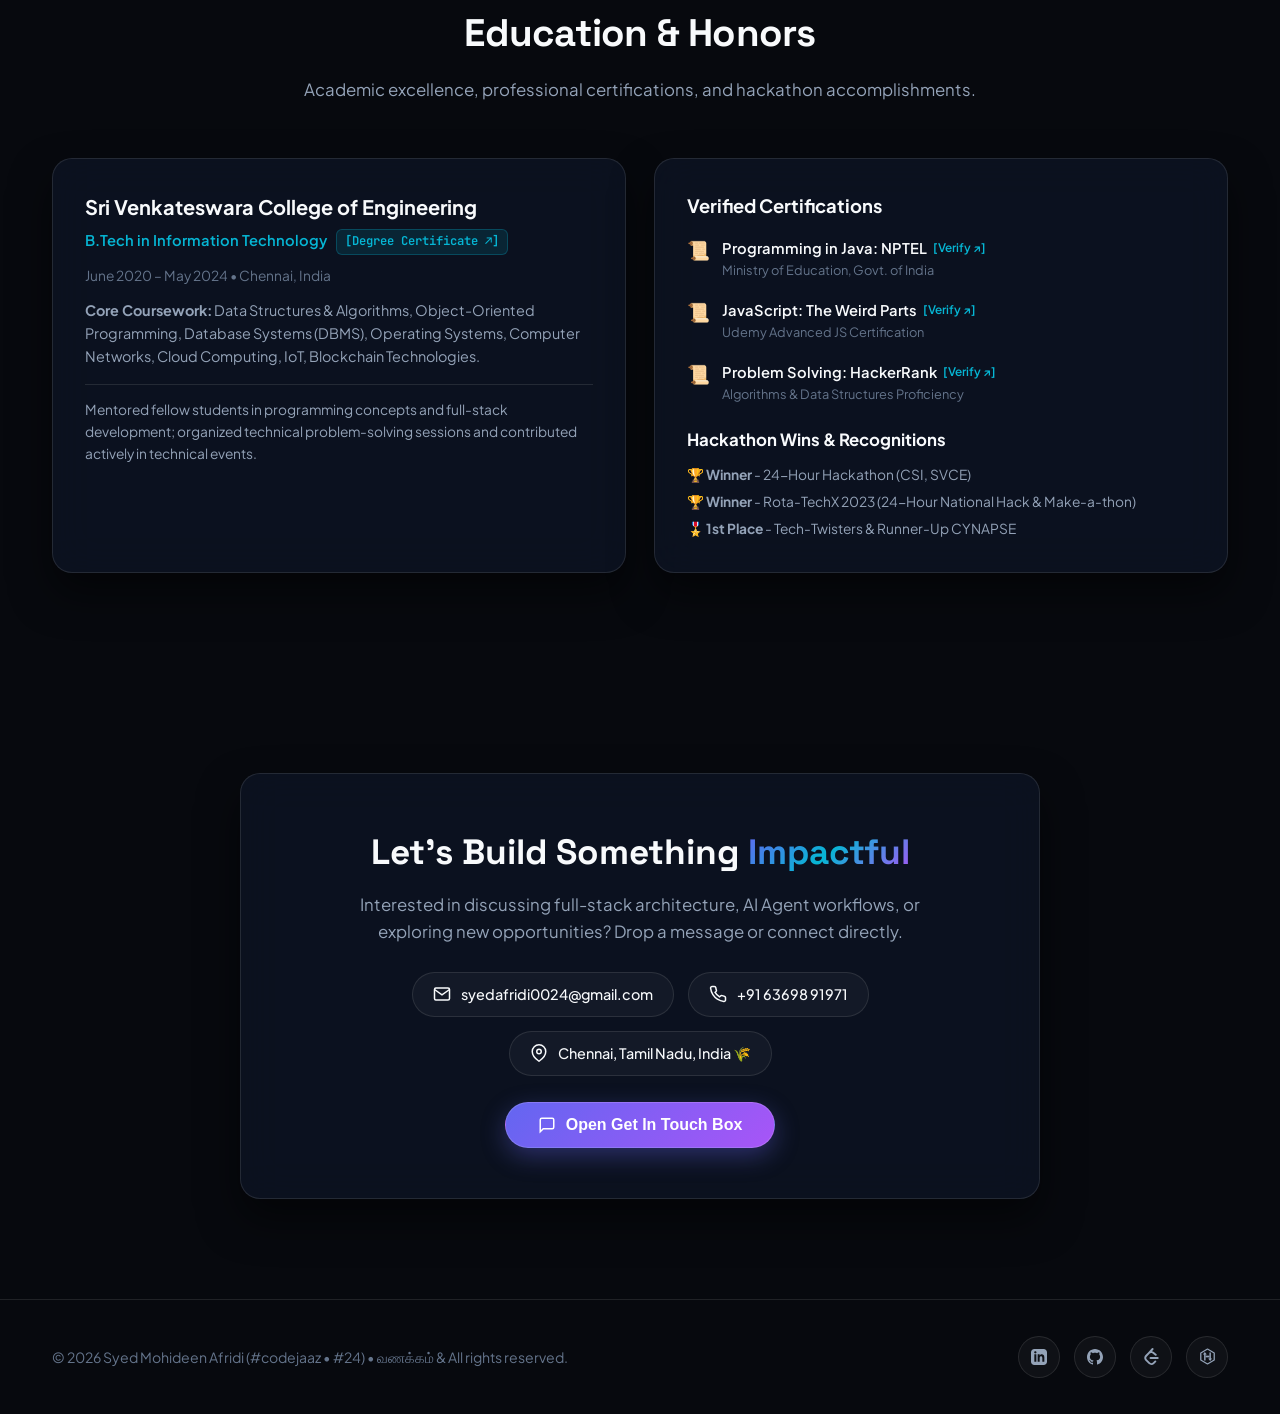
==== commit cbdf307a: "fix(icons): replace raster LeetCode and HackerRank images with crisp vector SVGs" ====
--- a/index.html
+++ b/index.html
@@ -1052,23 +1052,13 @@
       }
     }
 
-    /* Custom Image Icons for LeetCode and HackerRank */
-    .social-custom-img {
-      width: 19px;
-      height: 19px;
-      object-fit: contain;
-      filter: brightness(0) invert(1);
-      transition: all 0.25s ease;
-    }
-
-    [data-theme="light"] .social-custom-img {
-      filter: brightness(0) opacity(0.8);
-    }
-
-    .social-btn.btn-leetcode:hover .social-custom-img,
-    .social-btn.btn-hackerrank:hover .social-custom-img {
-      filter: brightness(0) invert(1);
-      transform: scale(1.12);
+    /* Social Buttons SVG Styling */
+    .social-btn svg {
+      transition: transform 0.25s ease;
+    }
+
+    .social-btn:hover svg {
+      transform: scale(1.15);
     }
 
     .timeline-marker_old {
@@ -1607,7 +1597,7 @@
 
     .social-btn.btn-leetcode:hover {
       background: #ffa116;
-      color: #111111;
+      color: #ffffff;
       border-color: #ffa116;
     }
 
@@ -2858,15 +2848,20 @@
           </svg>
         </a>
         <a href="https://leetcode.com/u/codejaaz24/" target="_blank" class="social-btn btn-leetcode" title="LeetCode">
-          <img
-            src="[data-uri]"
-            alt="LeetCode" class="social-custom-img" />
+          <svg width="17" height="17" viewBox="0 0 24 24" fill="currentColor">
+            <path
+              d="M13.483 0a1.374 1.374 0 0 0-.961.438L7.116 6.226l-3.854 4.126a5.266 5.266 0 0 0-1.209 2.104 5.35 5.35 0 0 0-.125.513 5.527 5.527 0 0 0 .062 2.362 5.83 5.83 0 0 0 .349 1.017 5.938 5.938 0 0 0 1.271 1.818l4.277 4.193.039.038c2.248 2.165 5.852 2.133 8.063-.074l2.396-2.392c.54-.54.54-1.414.003-1.955a1.378 1.378 0 0 0-1.951-.003l-2.396 2.392a3.021 3.021 0 0 1-4.205.038l-.02-.019-4.276-4.193c-.652-.64-.972-1.469-.948-2.263a2.68 2.68 0 0 1 .066-.523 2.545 2.545 0 0 1 .619-1.164L9.13 8.114c1.058-1.134 3.204-1.27 4.43-.278l3.501 2.831c.593.48 1.461.387 1.94-.207a1.384 1.384 0 0 0-.207-1.943l-3.5-2.831c-.8-.647-1.766-1.045-2.774-1.202l2.015-2.158A1.384 1.384 0 0 0 13.483 0zm-2.866 12.815a1.38 1.38 0 0 0-1.38 1.382 1.38 1.38 0 0 0 1.38 1.382H20.79a1.38 1.38 0 0 0 1.38-1.382 1.38 1.38 0 0 0-1.38-1.382z" />
+          </svg>
         </a>
         <a href="https://www.hackerrank.com/profile/syedafridi2002" target="_blank" class="social-btn btn-hackerrank"
           title="HackerRank">
-          <img
-            src="[data-uri]"
-            alt="HackerRank" class="social-custom-img" />
+          <svg width="17" height="17" viewBox="0 0 24 24" fill="currentColor">
+            <path d="M12 1.5 L21.5 7 L21.5 17 L12 22.5 L2.5 17 L2.5 7 Z" fill="none" stroke="currentColor"
+              stroke-width="1.8" stroke-linejoin="round" />
+            <path d="M8.25 5.5 L5.5 9.2 H7.2 V17.5 H9.3 V9.2 H11 Z" />
+            <rect x="9.3" y="10.8" width="5.4" height="2.4" />
+            <path d="M15.75 18.5 L13 14.8 H14.7 V6.5 H16.8 V14.8 H18.5 Z" />
+          </svg>
         </a>
       </div>
     </div>
